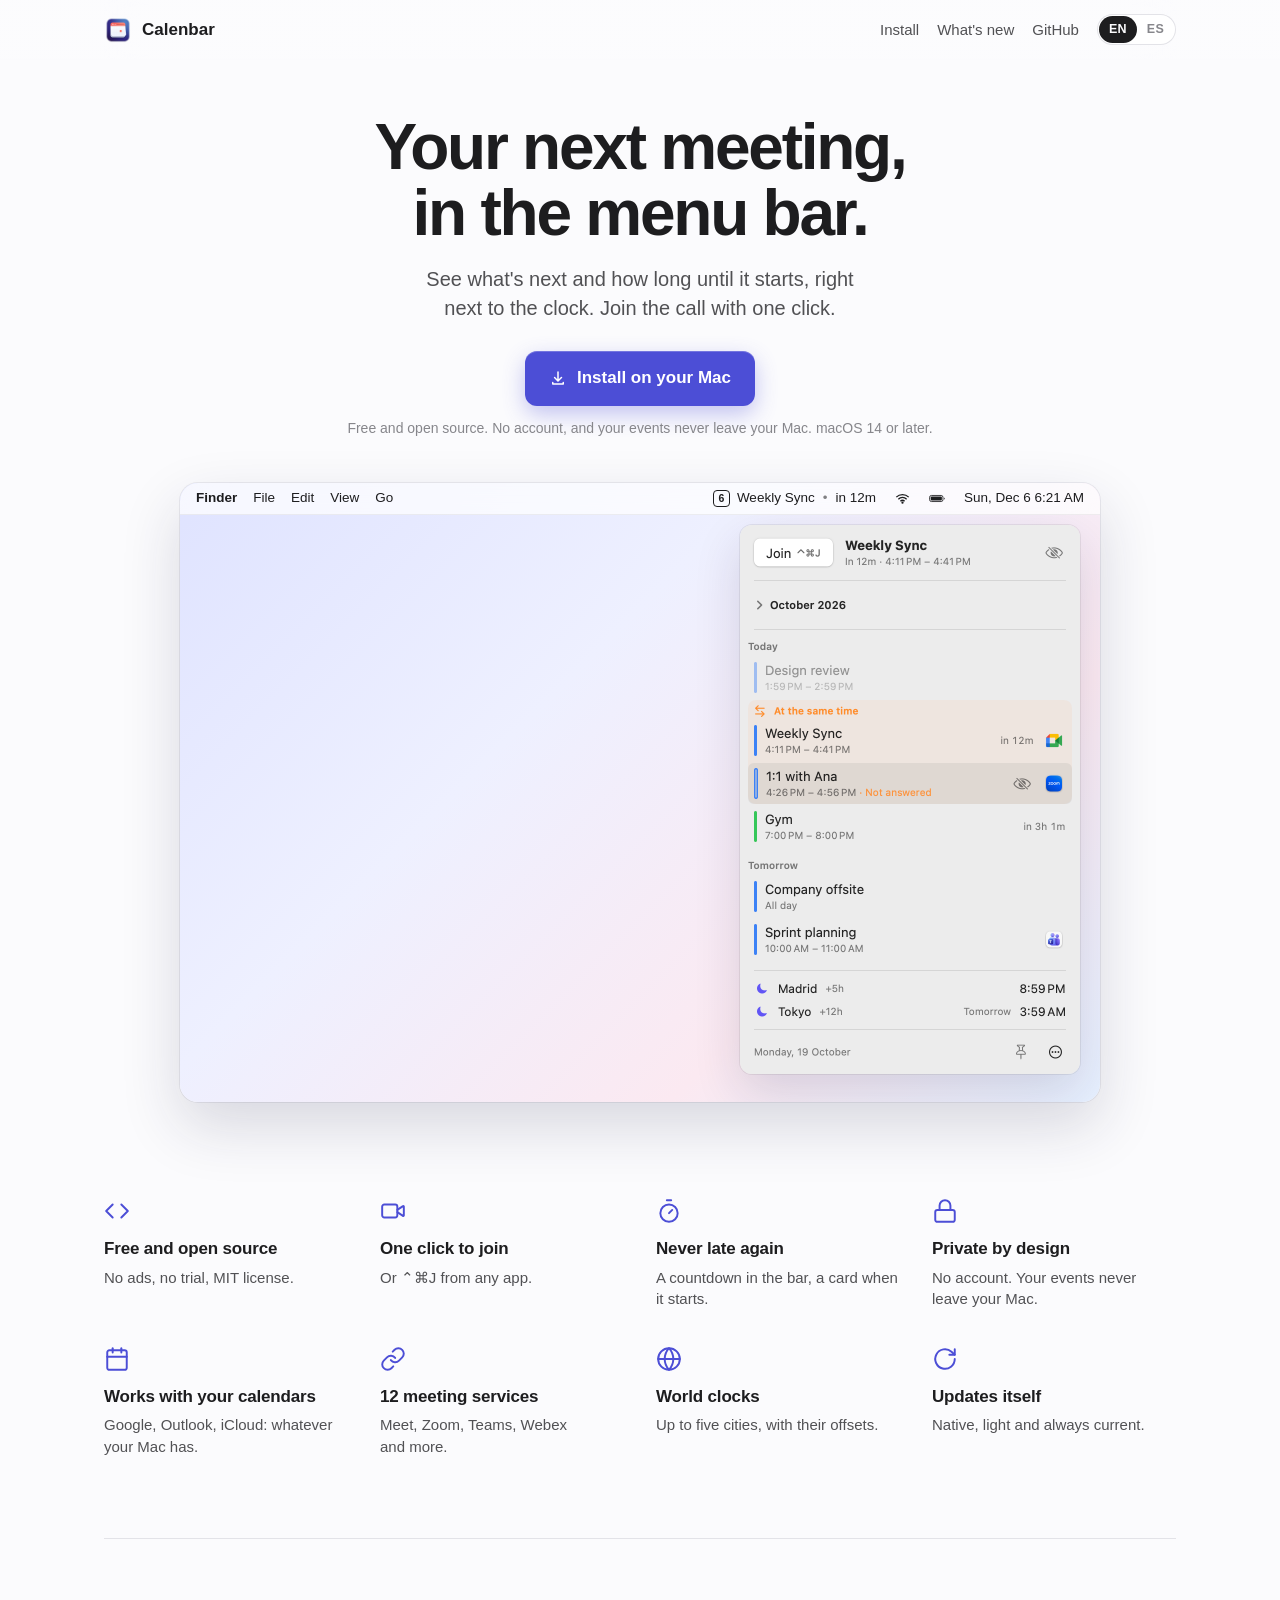
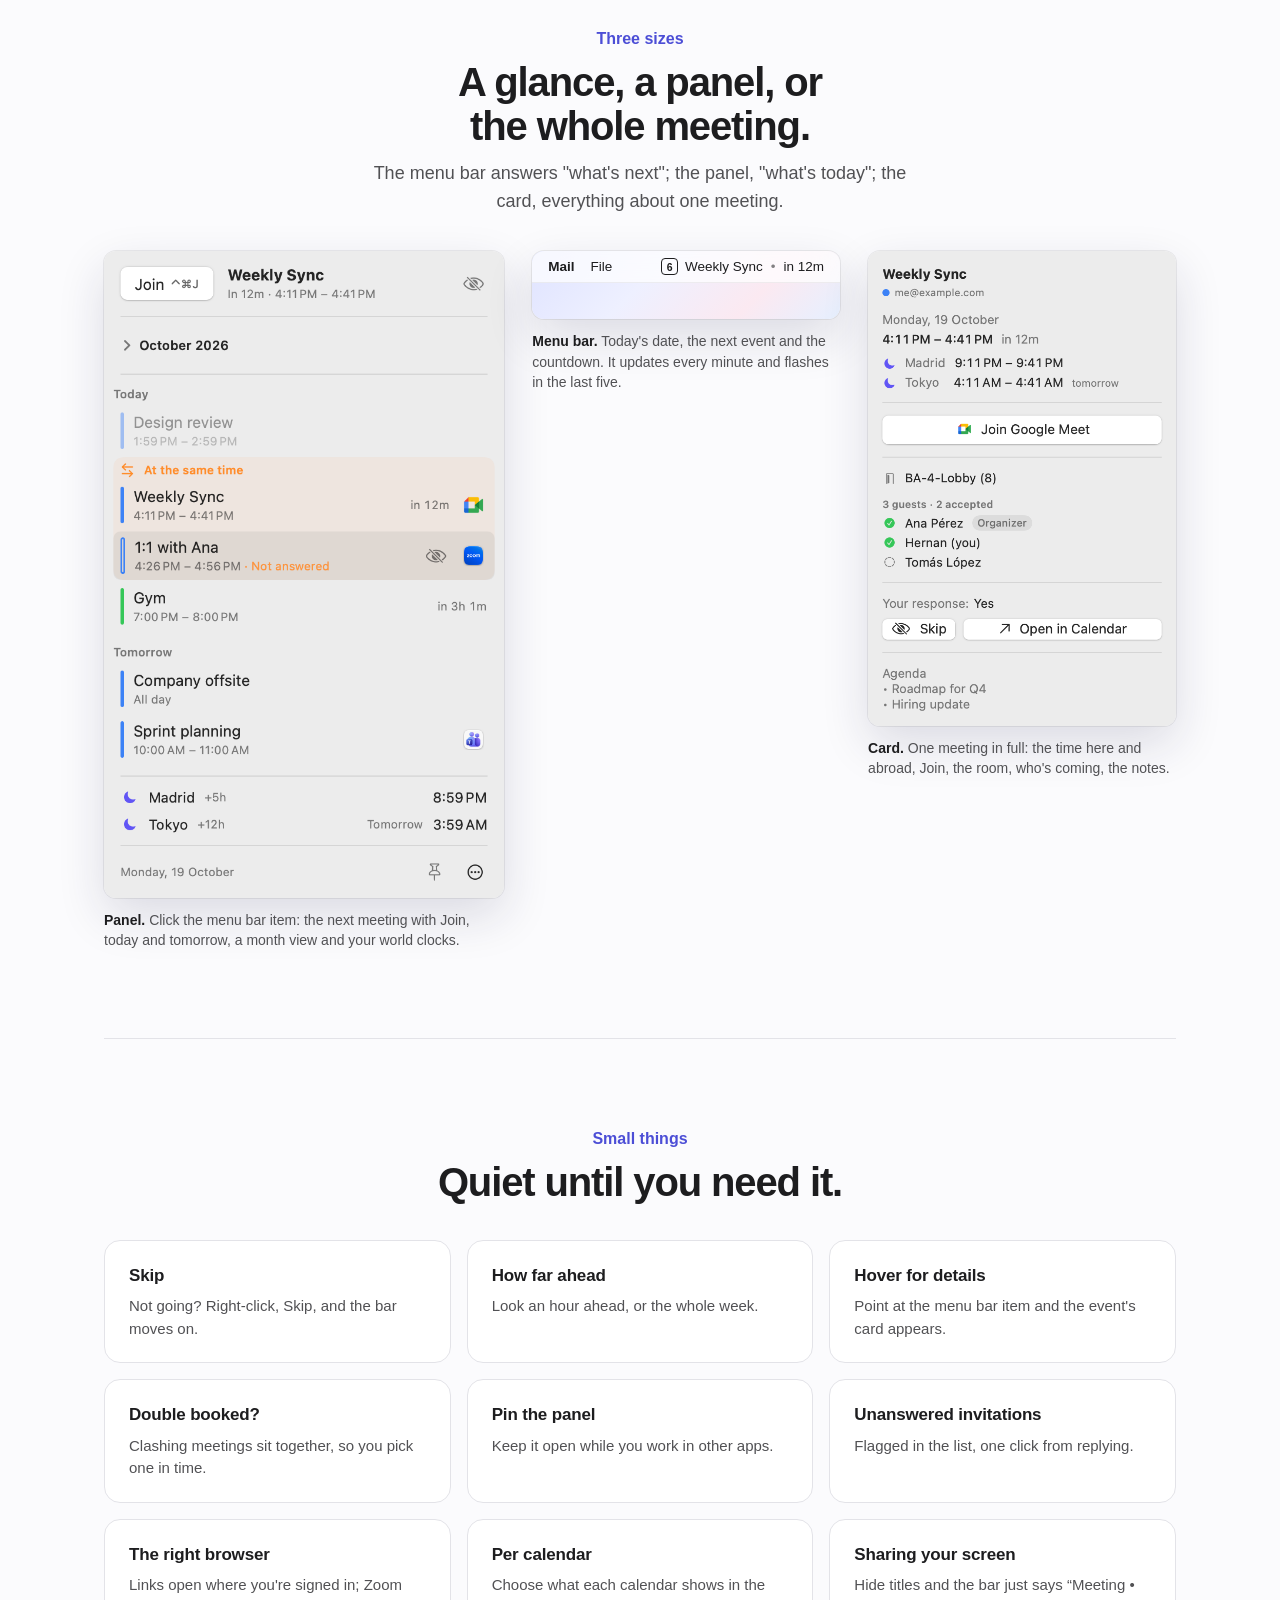
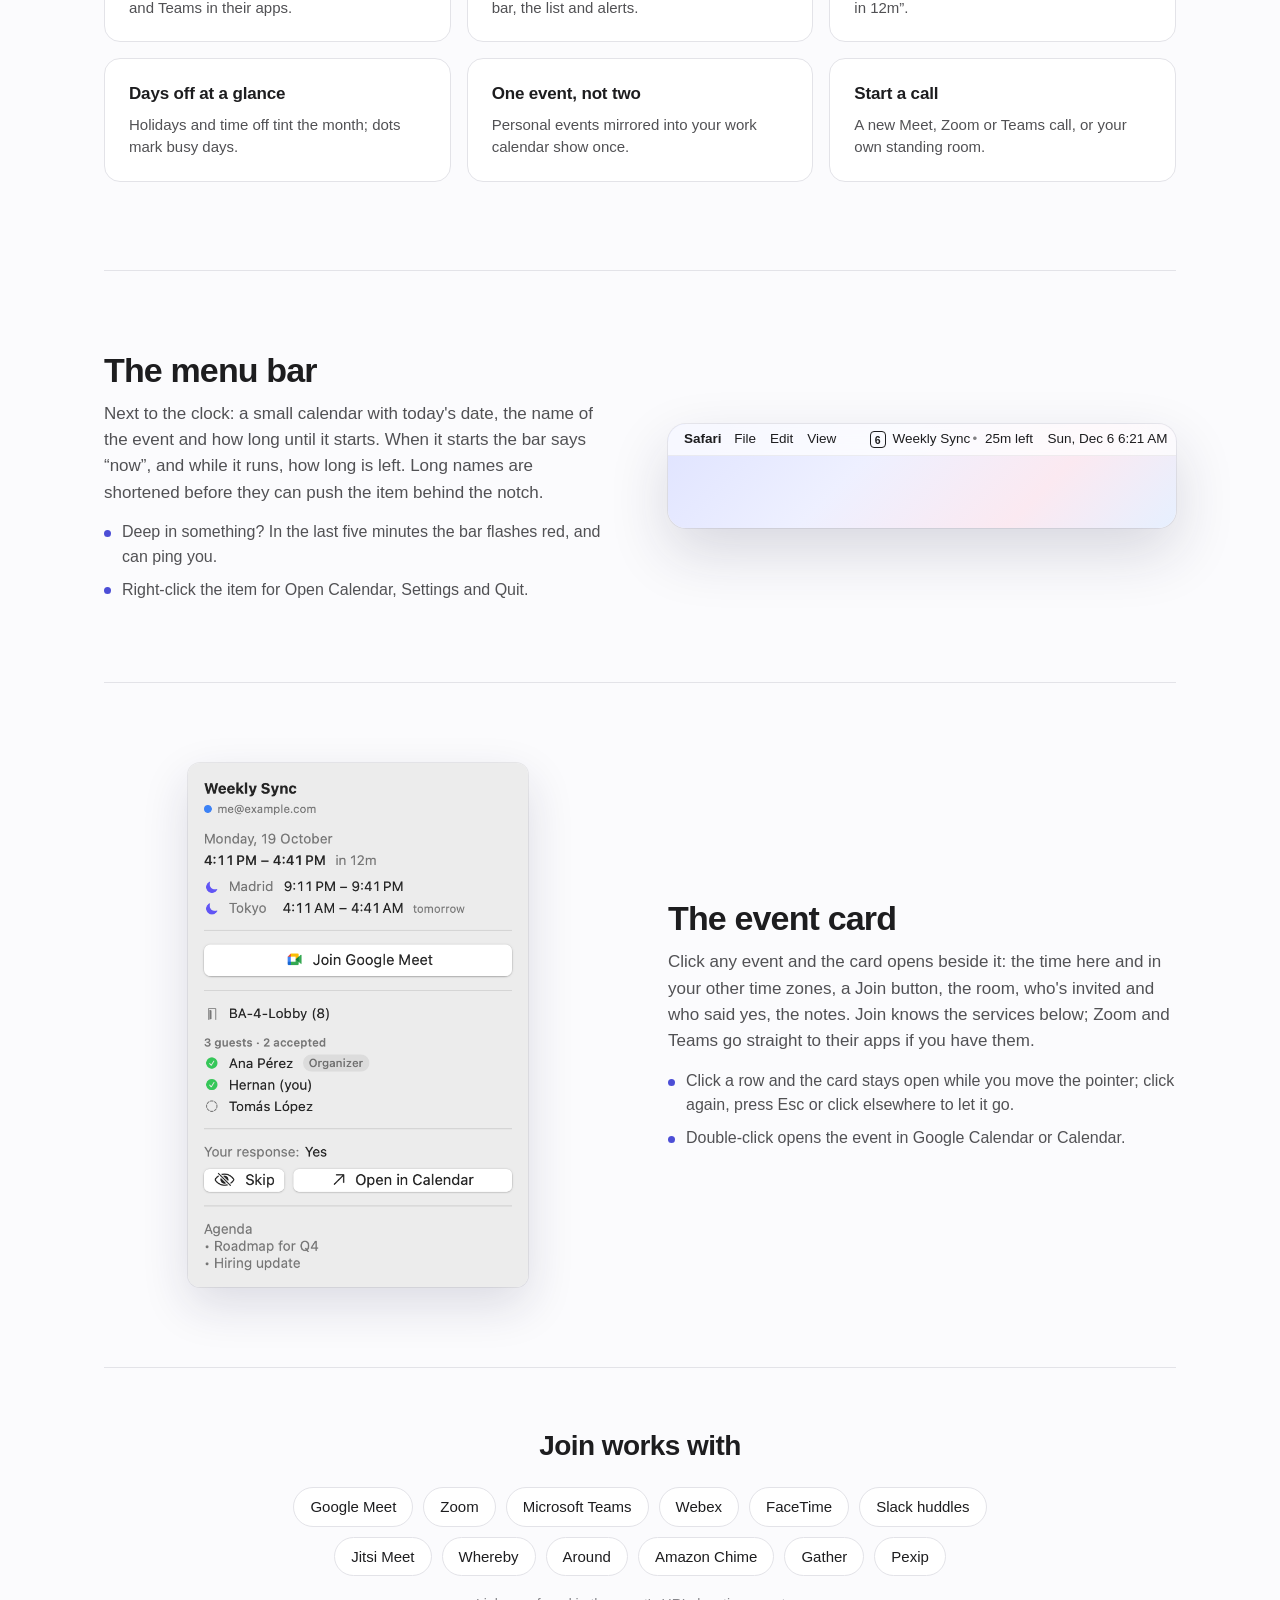
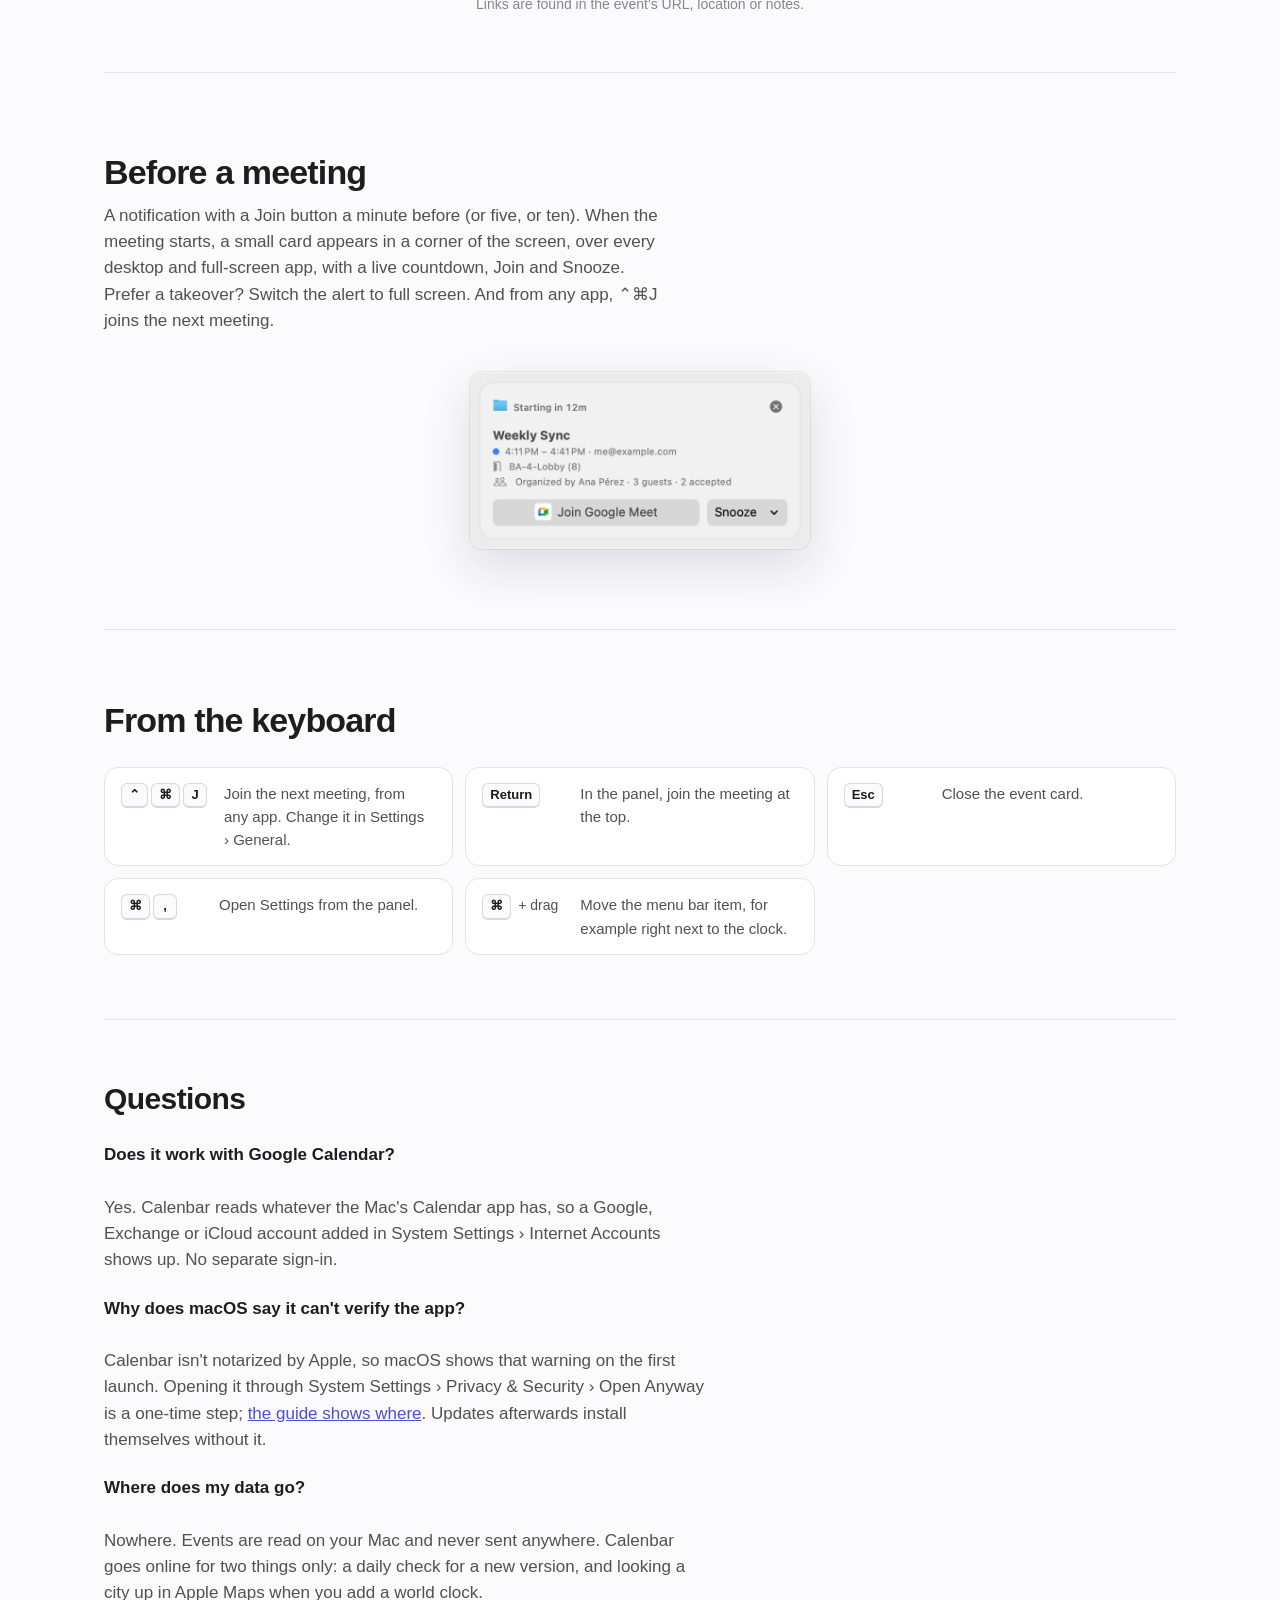
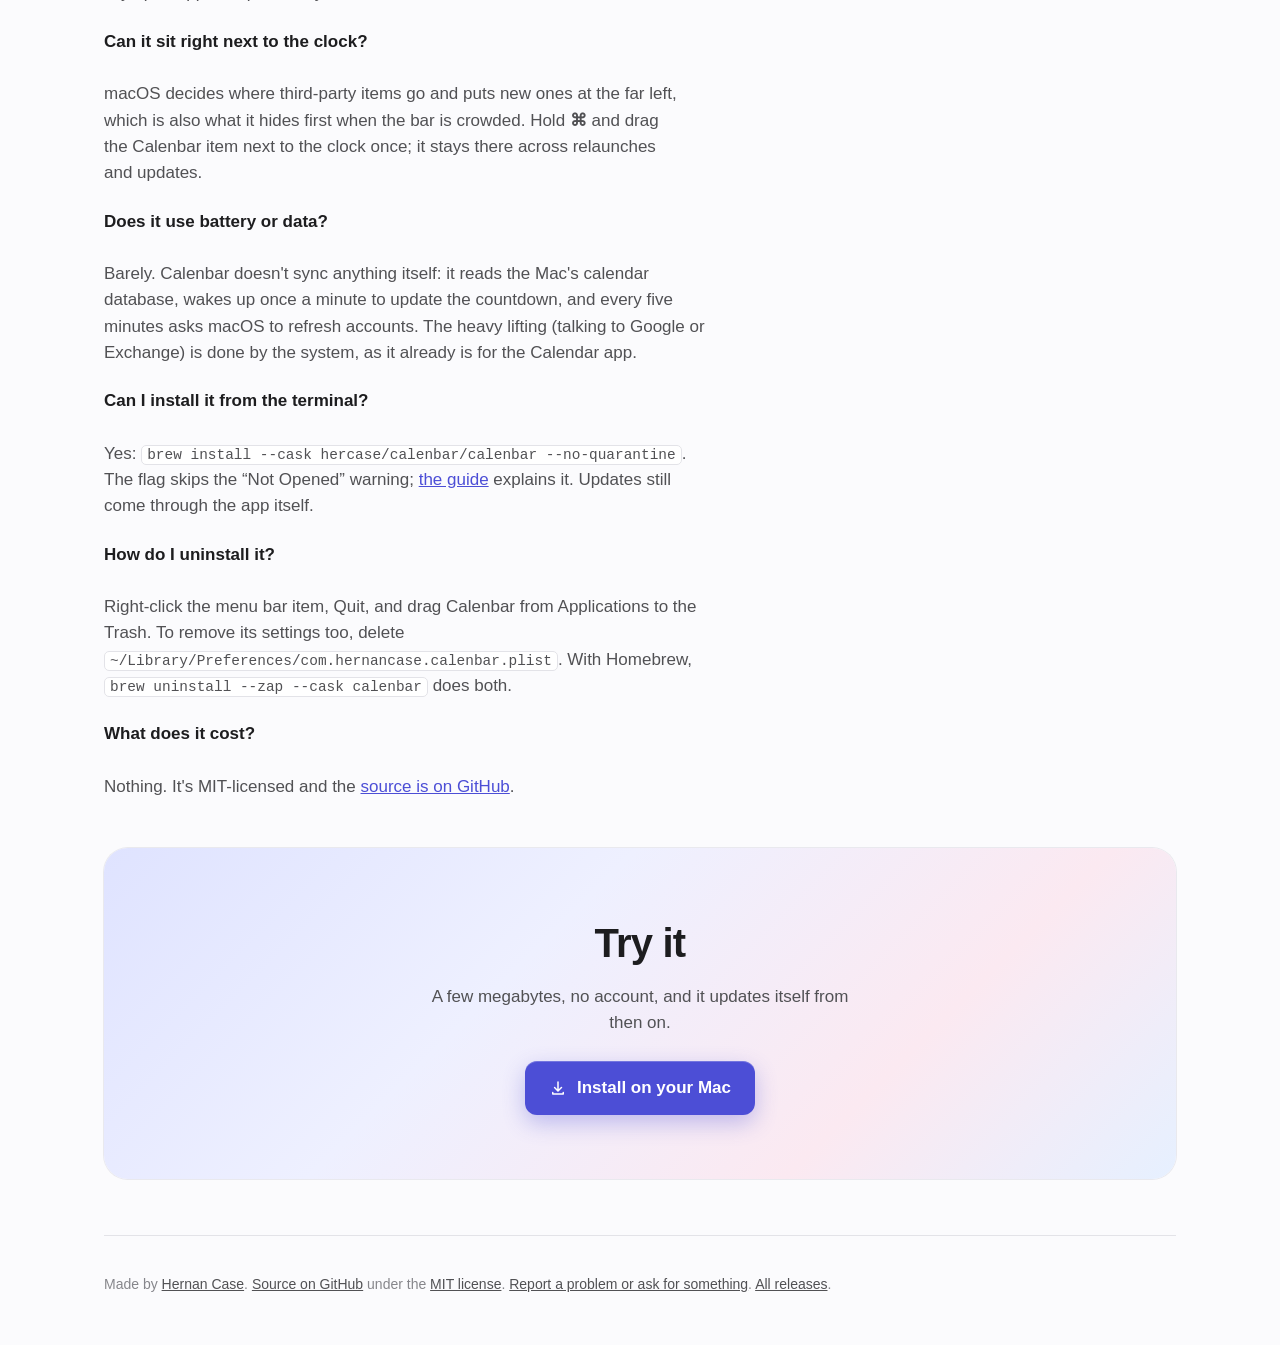
==== docs/index.html @ 8b865973 "docs(site): eight one-line reasons under the hero, shorter cards, and screenshots of 0.6.1 cut one t" ====
<!doctype html>
<html lang="en">
<head>
<meta charset="utf-8">
<meta name="viewport" content="width=device-width, initial-scale=1">
<title>Calenbar – your next meeting, in the menu bar</title>
<meta name="description" content="A free, open-source Mac app that keeps the current or upcoming calendar event in the menu bar with a countdown, joins Google Meet, Zoom and Teams calls in one click, and reminds you before meetings.">
<link rel="canonical" href="https://hercase.github.io/calenbar/">
<meta name="robots" content="index, follow">
<meta name="theme-color" content="#4c4ed6">
<meta property="og:type" content="website">
<meta property="og:image:type" content="image/jpeg">
<meta property="og:site_name" content="Calenbar">
<meta property="og:title" content="Calenbar – your next meeting, in the menu bar">
<meta property="og:description" content="A free, open-source Mac app that keeps the current or upcoming calendar event in the menu bar with a countdown, joins Google Meet, Zoom and Teams calls in one click, and reminds you before meetings.">
<meta property="og:url" content="https://hercase.github.io/calenbar/">
<meta property="og:image" content="https://hercase.github.io/calenbar/img/og.jpg">
<meta property="og:image:width" content="1200">
<meta property="og:image:height" content="600">
<meta property="og:image:alt" content="Calenbar: a Mac menu bar showing Weekly Sync in 12 minutes, with the Calenbar panel open">
<meta property="og:locale" content="en_US">
<meta property="og:locale:alternate" content="es_AR">
<meta name="twitter:card" content="summary_large_image">
<meta name="twitter:title" content="Calenbar – your next meeting, in the menu bar">
<meta name="twitter:description" content="A free, open-source Mac app that keeps the current or upcoming calendar event in the menu bar with a countdown, joins Google Meet, Zoom and Teams calls in one click, and reminds you before meetings.">
<meta name="twitter:image" content="https://hercase.github.io/calenbar/img/og.jpg">
<meta name="twitter:image:width" content="1200">
<meta name="twitter:image:height" content="600">
<link rel="icon" href="img/icon.png">
<link rel="apple-touch-icon" href="img/icon.png">
<meta name="color-scheme" content="light dark">
<link rel="stylesheet" href="site.css">
</head>
<body>
<div class="wrap">
  <header class="top">
    <a class="mark" href="./"><img src="img/icon.png" alt="" width="28" height="28">Calenbar</a>
    <nav>
      <a href="install.html"><span data-en>Install</span><span data-es hidden>Instalar</span></a>
      <a href="whats-new.html"><span data-en>What's new</span><span data-es hidden>Novedades</span></a>
      <a href="https://github.com/hercase/calenbar">GitHub</a>
      <div class="lang" role="group" aria-label="Language">
        <button type="button" data-lang="en" aria-pressed="true" lang="en">EN</button>
        <button type="button" data-lang="es" aria-pressed="false" lang="es">ES</button>
      </div>
    </nav>
  </header>

  <section class="hero">
    <h1 data-en>Your next meeting, in the menu bar.</h1>
    <h1 data-es hidden>Tu próxima reunión, en la barra de menús.</h1>
    <p class="lede" data-en>See what's next and how long until it starts, right next to the clock. Join the call with one click.</p>
    <p class="lede" data-es hidden>Qué viene y cuánto falta, al lado del reloj. Entrás a la llamada con un clic.</p>
    <div class="cta">
      <a class="download" href="install.html">
        <svg viewBox="0 0 24 24"><path d="M12 3a1 1 0 0 1 1 1v9.6l2.9-2.9a1 1 0 1 1 1.4 1.4l-4.6 4.6a1 1 0 0 1-1.4 0L6.7 12.1a1 1 0 0 1 1.4-1.4l2.9 2.9V4a1 1 0 0 1 1-1zM5 17a1 1 0 0 1 1 1v1h12v-1a1 1 0 1 1 2 0v2a1 1 0 0 1-1 1H5a1 1 0 0 1-1-1v-2a1 1 0 0 1 1-1z"/></svg>
        <span data-en>Install on your Mac</span><span data-es hidden>Instalar en tu Mac</span>
      </a>
      <p class="fine" data-en>Free and open source. No account, and your events never leave your Mac. macOS 14 or later.<span data-version="en"></span></p>
      <p class="fine" data-es hidden>Gratis y de código abierto. Sin cuenta, y tus eventos no salen de tu Mac. macOS 14 o posterior.<span data-version="es"></span></p>
    </div>

    <div class="screen" aria-hidden="true">
      <div class="menubar">
        <div class="menus"><span><b>Finder</b></span><span>File</span><span>Edit</span><span>View</span><span>Go</span></div>
        <div class="spacer"></div>
        <div class="item"><span class="daybox">16</span><span data-en>Weekly Sync</span><span data-es hidden>Reunión semanal</span><span class="dot">•</span><span data-en>in 12m</span><span data-es hidden>en 12m</span></div>
        <svg class="sys" viewBox="0 0 24 24"><path d="M12 19.5a1.6 1.6 0 1 1 0-3.2 1.6 1.6 0 0 1 0 3.2zm-3.6-4.3a5.1 5.1 0 0 1 7.2 0l-1.3 1.3a3.3 3.3 0 0 0-4.6 0zm-2.9-2.9a9.2 9.2 0 0 1 13 0l-1.3 1.3a7.4 7.4 0 0 0-10.4 0zM2.6 9.4a13.3 13.3 0 0 1 18.8 0l-1.3 1.3a11.5 11.5 0 0 0-16.2 0z"/></svg>
        <svg class="sys" viewBox="0 0 28 14"><rect x="1" y="2" width="22" height="10" rx="3" fill="none" stroke="currentColor" stroke-width="1.4"/><rect x="2.8" y="3.8" width="18.4" height="6.4" rx="1.6"/><path d="M24.6 5.2v3.6a1.9 1.9 0 0 0 0-3.6z"/></svg>
        <span class="clock sys">Thu 16 Oct 9:41 AM</span>
      </div>
      <picture><source srcset="img/panel-dark.png" media="(prefers-color-scheme: dark)"><img class="panel" src="img/panel.png" alt="" width="340" height="549"></picture>
    </div>
  </section>

  <section class="perks">
    <h2 class="sr-only"><span data-en>Why Calenbar</span><span data-es hidden>Por qué Calenbar</span></h2>
    <ul>
      <li><svg viewBox="0 0 24 24" aria-hidden="true"><polyline points="16 18 22 12 16 6"/><polyline points="8 6 2 12 8 18"/></svg><b data-en>Free and open source</b><b data-es hidden>Gratis y de código abierto</b><span data-en>No ads, no trial, MIT license.</span><span data-es hidden>Sin publicidad, sin prueba, licencia MIT.</span></li>
      <li><svg viewBox="0 0 24 24" aria-hidden="true"><path d="m16 13 5.2 3.5a.5.5 0 0 0 .8-.4V7.9a.5.5 0 0 0-.8-.4L16 11"/><rect x="2" y="6" width="14" height="12" rx="2"/></svg><b data-en>One click to join</b><b data-es hidden>Unirse con un clic</b><span data-en>Or ⌃⌘J from any app.</span><span data-es hidden>O ⌃⌘J desde cualquier app.</span></li>
      <li><svg viewBox="0 0 24 24" aria-hidden="true"><line x1="10" x2="14" y1="2" y2="2"/><line x1="12" x2="15" y1="14" y2="11"/><circle cx="12" cy="14" r="8"/></svg><b data-en>Never late again</b><b data-es hidden>Nunca más tarde</b><span data-en>A countdown in the bar, a card when it starts.</span><span data-es hidden>Cuenta regresiva en la barra y una tarjeta cuando empieza.</span></li>
      <li><svg viewBox="0 0 24 24" aria-hidden="true"><rect x="3" y="11" width="18" height="11" rx="2"/><path d="M7 11V7a5 5 0 0 1 10 0v4"/></svg><b data-en>Private by design</b><b data-es hidden>Privada de verdad</b><span data-en>No account. Your events never leave your Mac.</span><span data-es hidden>Sin cuenta. Tus eventos no salen de tu Mac.</span></li>
      <li><svg viewBox="0 0 24 24" aria-hidden="true"><rect x="3" y="4" width="18" height="18" rx="2"/><line x1="16" x2="16" y1="2" y2="6"/><line x1="8" x2="8" y1="2" y2="6"/><line x1="3" x2="21" y1="10" y2="10"/></svg><b data-en>Works with your calendars</b><b data-es hidden>Con tus calendarios</b><span data-en>Google, Outlook, iCloud: whatever your Mac has.</span><span data-es hidden>Google, Outlook, iCloud: lo que tenga tu Mac.</span></li>
      <li><svg viewBox="0 0 24 24" aria-hidden="true"><path d="M10 13a5 5 0 0 0 7.54.54l3-3a5 5 0 0 0-7.07-7.07l-1.72 1.71"/><path d="M14 11a5 5 0 0 0-7.54-.54l-3 3a5 5 0 0 0 7.07 7.07l1.71-1.71"/></svg><b data-en>12 meeting services</b><b data-es hidden>12 servicios de videollamada</b><span data-en>Meet, Zoom, Teams, Webex and more.</span><span data-es hidden>Meet, Zoom, Teams, Webex y más.</span></li>
      <li><svg viewBox="0 0 24 24" aria-hidden="true"><circle cx="12" cy="12" r="10"/><path d="M2 12h20"/><path d="M12 2a15.3 15.3 0 0 1 4 10 15.3 15.3 0 0 1-4 10 15.3 15.3 0 0 1-4-10 15.3 15.3 0 0 1 4-10z"/></svg><b data-en>World clocks</b><b data-es hidden>Relojes del mundo</b><span data-en>Up to five cities, with their offsets.</span><span data-es hidden>Hasta cinco ciudades, con su desfase.</span></li>
      <li><svg viewBox="0 0 24 24" aria-hidden="true"><path d="M21 12a9 9 0 1 1-3-6.7L21 8"/><path d="M21 3v5h-5"/></svg><b data-en>Updates itself</b><b data-es hidden>Se actualiza sola</b><span data-en>Native, light and always current.</span><span data-es hidden>Nativa, liviana y siempre al día.</span></li>
    </ul>
  </section>

  <section class="trio">
    <div class="section-head">
      <span class="eyebrow" data-en>Three sizes</span><span class="eyebrow" data-es hidden>Tres tamaños</span>
      <h2 data-en>A glance, a panel, or the whole meeting.</h2>
      <h2 data-es hidden>Un vistazo, un panel, o toda la reunión.</h2>
      <p data-en>The menu bar answers "what's next"; the panel, "what's today"; the card, everything about one meeting.</p>
      <p data-es hidden>La barra contesta “qué viene”; el panel, “qué hay hoy”; la tarjeta, todo sobre una reunión.</p>
    </div>
    <div class="shots">
      <figure>
        <picture><source srcset="img/panel-dark.png" media="(prefers-color-scheme: dark)"><img src="img/panel.png" alt="The panel" width="340" height="549"></picture>
        <figcaption data-en><b>Panel.</b> Click the menu bar item: the next meeting with Join, today and tomorrow, a month view and your world clocks.</figcaption>
        <figcaption data-es hidden><b>Panel.</b> Clic en la barra: la próxima reunión con Unirse, hoy y mañana, vista mensual y tus relojes.</figcaption>
      </figure>
      <figure>
        <div class="barshot" aria-hidden="true">
          <div class="menubar">
            <div class="menus"><span><b>Mail</b></span><span>File</span></div>
            <div class="spacer"></div>
            <div class="item"><span class="daybox">16</span><span data-en>Weekly Sync</span><span data-es hidden>Reunión semanal</span><span class="dot">•</span><span data-en>in 12m</span><span data-es hidden>en 12m</span></div>
          </div>
        </div>
        <figcaption data-en><b>Menu bar.</b> Today's date, the next event and the countdown. It updates every minute and flashes in the last five.</figcaption>
        <figcaption data-es hidden><b>Barra de menús.</b> La fecha, el próximo evento y cuánto falta. Se actualiza cada minuto y parpadea en los últimos cinco.</figcaption>
      </figure>
      <figure>
        <picture><source srcset="img/card-dark.png" media="(prefers-color-scheme: dark)"><img src="img/card.png" alt="The event card" width="300" height="462"></picture>
        <figcaption data-en><b>Card.</b> One meeting in full: the time here and abroad, Join, the room, who's coming, the notes.</figcaption>
        <figcaption data-es hidden><b>Tarjeta.</b> Una reunión completa: la hora acá y afuera, Unirse, la sala, quién viene, las notas.</figcaption>
      </figure>
    </div>
  </section>

  <section class="cards">
    <div class="section-head">
      <span class="eyebrow" data-en>Small things</span><span class="eyebrow" data-es hidden>Detalles</span>
      <h2 data-en>Quiet until you need it.</h2>
      <h2 data-es hidden>Silenciosa hasta que la necesitás.</h2>
    </div>
    <div class="grid">
      <div class="card" data-en><h3>Skip</h3><p>Not going? Right-click, Skip, and the bar moves on.</p></div>
      <div class="card" data-en><h3>How far ahead</h3><p>Look an hour ahead, or the whole week.</p></div>
      <div class="card" data-en><h3>Hover for details</h3><p>Point at the menu bar item and the event's card appears.</p></div>
      <div class="card" data-en><h3>Double booked?</h3><p>Clashing meetings sit together, so you pick one in time.</p></div>
      <div class="card" data-en><h3>Pin the panel</h3><p>Keep it open while you work in other apps.</p></div>
      <div class="card" data-en><h3>Unanswered invitations</h3><p>Flagged in the list, one click from replying.</p></div>
      <div class="card" data-en><h3>The right browser</h3><p>Links open where you're signed in; Zoom and Teams in their apps.</p></div>
      <div class="card" data-en><h3>Per calendar</h3><p>Choose what each calendar shows in the bar, the list and alerts.</p></div>
      <div class="card" data-en><h3>Sharing your screen</h3><p>Hide titles and the bar just says “Meeting • in 12m”.</p></div>
      <div class="card" data-en><h3>Days off at a glance</h3><p>Holidays and time off tint the month; dots mark busy days.</p></div>
      <div class="card" data-en><h3>One event, not two</h3><p>Personal events mirrored into your work calendar show once.</p></div>
      <div class="card" data-en><h3>Start a call</h3><p>A new Meet, Zoom or Teams call, or your own standing room.</p></div>
      <div class="card" data-es hidden><h3>Omitir</h3><p>¿No vas? Clic derecho, Omitir, y la barra pasa a la siguiente.</p></div>
      <div class="card" data-es hidden><h3>Hasta dónde mira</h3><p>Una hora adelante, o toda la semana.</p></div>
      <div class="card" data-es hidden><h3>Pasá el puntero</h3><p>Sobre el ítem de la barra y aparece la tarjeta del evento.</p></div>
      <div class="card" data-es hidden><h3>¿Doble turno?</h3><p>Las reuniones que chocan van juntas, así elegís una a tiempo.</p></div>
      <div class="card" data-es hidden><h3>Fijar el panel</h3><p>Queda abierto mientras trabajás en otras apps.</p></div>
      <div class="card" data-es hidden><h3>Invitaciones sin responder</h3><p>Marcadas en la lista, a un clic de responder.</p></div>
      <div class="card" data-es hidden><h3>El navegador correcto</h3><p>Los enlaces abren donde estás logueado; Zoom y Teams en sus apps.</p></div>
      <div class="card" data-es hidden><h3>Por calendario</h3><p>Elegí qué muestra cada calendario en la barra, la lista y los avisos.</p></div>
      <div class="card" data-es hidden><h3>Compartiendo pantalla</h3><p>Ocultá los títulos y la barra dice “Reunión • en 12m”.</p></div>
      <div class="card" data-es hidden><h3>Días libres de un vistazo</h3><p>Feriados y días libres tiñen el mes; los puntos marcan los días cargados.</p></div>
      <div class="card" data-es hidden><h3>Un evento, no dos</h3><p>Lo personal copiado a tu calendario de trabajo aparece una vez.</p></div>
      <div class="card" data-es hidden><h3>Arrancar una llamada</h3><p>Una llamada nueva de Meet, Zoom o Teams, o tu sala fija.</p></div>
    </div>
  </section>

  <section class="feature">
    <div class="text">
      <h2 data-en>The menu bar</h2>
      <h2 data-es hidden>La barra de menús</h2>
      <p data-en>Next to the clock: a small calendar with today's date, the name of the event and how long until it starts. When it starts the bar says “now”, and while it runs, how long is left. Long names are shortened before they can push the item behind the notch.</p>
      <p data-es hidden>Al lado del reloj: un calendario chico con la fecha de hoy, el nombre del evento y cuánto falta. Cuando empieza dice “ahora”, y mientras dura, cuánto queda. Los nombres largos se recortan antes de que el ítem se esconda detrás del notch.</p>
      <ul data-en>
        <li>Deep in something? In the last five minutes the bar flashes red, and can ping you.</li>
        <li>Right-click the item for Open Calendar, Settings and Quit.</li>
      </ul>
      <ul data-es hidden>
        <li>¿Metido en algo? En los últimos cinco minutos la barra parpadea en rojo, y si querés, suena.</li>
        <li>Clic derecho en el ítem: Abrir Calendario, Ajustes y Salir.</li>
      </ul>
    </div>
    <div class="screen short">
      <div class="menubar">
        <div class="menus"><span><b>Safari</b></span><span>File</span><span>Edit</span><span>View</span></div>
        <div class="spacer"></div>
        <div class="item"><span class="daybox">16</span><span data-en>Weekly Sync</span><span data-es hidden>Reunión semanal</span><span class="dot">•</span><span data-en>25m left</span><span data-es hidden>quedan 25m</span></div>
        <span class="clock sys">Thu 16 Oct 9:41 AM</span>
      </div>
    </div>
  </section>

  <section class="feature flip">
    <div class="text">
      <h2 data-en>The event card</h2>
      <h2 data-es hidden>La tarjeta del evento</h2>
      <p data-en>Click any event and the card opens beside it: the time here and in your other time zones, a Join button, the room, who's invited and who said yes, the notes. Join knows the services below; Zoom and Teams go straight to their apps if you have them.</p>
      <p data-es hidden>Hacé clic en un evento y se abre la tarjeta al lado: la hora acá y en tus otras zonas horarias, el botón Unirse, la sala, quién está invitado y quién dijo que sí, las notas. Unirse conoce los servicios de abajo; Zoom y Teams van directo a sus apps si las tenés.</p>
      <ul data-en>
        <li>Click a row and the card stays open while you move the pointer; click again, press Esc or click elsewhere to let it go.</li>
        <li>Double-click opens the event in Google Calendar or Calendar.</li>
      </ul>
      <ul data-es hidden>
        <li>Clic en una fila y la tarjeta queda abierta mientras movés el puntero; otro clic, Esc o clic afuera la cierran.</li>
        <li>Doble clic abre el evento en Google Calendar o Calendario.</li>
      </ul>
    </div>
    <picture class="card"><source srcset="img/card-dark.png" media="(prefers-color-scheme: dark)"><img src="img/card.png" alt="The event card: time in Madrid and Tokyo, a Join Google Meet button, the room, guests and their replies" width="300" height="462"></picture>
  </section>

  <section class="services">
    <h2 data-en>Join works with</h2>
    <h2 data-es hidden>Unirse funciona con</h2>
    <ul><li>Google Meet</li><li>Zoom</li><li>Microsoft Teams</li><li>Webex</li><li>FaceTime</li><li>Slack huddles</li><li>Jitsi Meet</li><li>Whereby</li><li>Around</li><li>Amazon Chime</li><li>Gather</li><li>Pexip</li></ul>
    <p data-en>Links are found in the event's URL, location or notes.</p>
    <p data-es hidden>Los enlaces se buscan en la URL, la ubicación o las notas del evento.</p>
  </section>

  <section class="feature wide">
    <div class="text">
      <h2 data-en>Before a meeting</h2>
      <h2 data-es hidden>Antes de una reunión</h2>
      <p data-en>A notification with a Join button a minute before (or five, or ten). When the meeting starts, a small card appears in a corner of the screen, over every desktop and full-screen app, with a live countdown, Join and Snooze. Prefer a takeover? Switch the alert to full screen. And from any app, ⌃⌘J joins the next meeting.</p>
      <p data-es hidden>Una notificación con el botón Unirse un minuto antes (o cinco, o diez). Cuando empieza la reunión, una tarjeta chica aparece en una esquina de la pantalla, sobre todos los escritorios y apps a pantalla completa, con cuenta regresiva, Unirse y Posponer. ¿Preferís que tape todo? Cambiá la alerta a pantalla completa. Y desde cualquier app, ⌃⌘J entra a la próxima reunión.</p>
    </div>
    <picture class="card"><source srcset="img/alert-card-dark.png" media="(prefers-color-scheme: dark)"><img src="img/alert-card.png" alt="The alert card: Starting in 12m, Weekly Sync, the room and who is coming, with Join Google Meet and Snooze buttons" width="360" height="187"></picture>
  </section>

  <section class="keys">
    <h2 data-en>From the keyboard</h2>
    <h2 data-es hidden>Desde el teclado</h2>
    <dl>
      <div><dt><kbd>⌃</kbd><kbd>⌘</kbd><kbd>J</kbd></dt><dd data-en>Join the next meeting, from any app. Change it in Settings › General.</dd><dd data-es hidden>Entrar a la próxima reunión, desde cualquier app. Se cambia en Ajustes › General.</dd></div>
      <div><dt><kbd>Return</kbd></dt><dd data-en>In the panel, join the meeting at the top.</dd><dd data-es hidden>En el panel, entrar a la reunión de arriba.</dd></div>
      <div><dt><kbd>Esc</kbd></dt><dd data-en>Close the event card.</dd><dd data-es hidden>Cerrar la tarjeta del evento.</dd></div>
      <div><dt><kbd>⌘</kbd><kbd>,</kbd></dt><dd data-en>Open Settings from the panel.</dd><dd data-es hidden>Abrir Ajustes desde el panel.</dd></div>
      <div><dt><kbd>⌘</kbd> + <span data-en>drag</span><span data-es hidden>arrastrar</span></dt><dd data-en>Move the menu bar item, for example right next to the clock.</dd><dd data-es hidden>Mover el ítem de la barra, por ejemplo junto al reloj.</dd></div>
    </dl>
  </section>

  <section class="faq" data-en>
    <h2>Questions</h2>
    <dl>
      <dt>Does it work with Google Calendar?</dt>
      <dd>Yes. Calenbar reads whatever the Mac's Calendar app has, so a Google, Exchange or iCloud account added in System Settings › Internet Accounts shows up. No separate sign-in.</dd>
      <dt>Why does macOS say it can't verify the app?</dt>
      <dd>Calenbar isn't notarized by Apple, so macOS shows that warning on the first launch. Opening it through System Settings › Privacy &amp; Security › Open Anyway is a one-time step; <a href="install.html">the guide shows where</a>. Updates afterwards install themselves without it.</dd>
      <dt>Where does my data go?</dt>
      <dd>Nowhere. Events are read on your Mac and never sent anywhere. Calenbar goes online for two things only: a daily check for a new version, and looking a city up in Apple Maps when you add a world clock.</dd>
      <dt>Can it sit right next to the clock?</dt>
      <dd>macOS decides where third-party items go and puts new ones at the far left, which is also what it hides first when the bar is crowded. Hold <b>⌘</b> and drag the Calenbar item next to the clock once; it stays there across relaunches and updates.</dd>
      <dt>Does it use battery or data?</dt>
      <dd>Barely. Calenbar doesn't sync anything itself: it reads the Mac's calendar database, wakes up once a minute to update the countdown, and every five minutes asks macOS to refresh accounts. The heavy lifting (talking to Google or Exchange) is done by the system, as it already is for the Calendar app.</dd>
      <dt>Can I install it from the terminal?</dt>
      <dd>Yes: <code>brew install --cask hercase/calenbar/calenbar --no-quarantine</code>. The flag skips the “Not Opened” warning; <a href="install.html">the guide</a> explains it. Updates still come through the app itself.</dd>
      <dt>How do I uninstall it?</dt>
      <dd>Right-click the menu bar item, Quit, and drag Calenbar from Applications to the Trash. To remove its settings too, delete <code>~/Library/Preferences/com.hernancase.calenbar.plist</code>. With Homebrew, <code>brew uninstall --zap --cask calenbar</code> does both.</dd>
      <dt>What does it cost?</dt>
      <dd>Nothing. It's MIT-licensed and the <a href="https://github.com/hercase/calenbar">source is on GitHub</a>.</dd>
    </dl>
  </section>

  <section class="faq" data-es hidden>
    <h2>Preguntas</h2>
    <dl>
      <dt>¿Funciona con Google Calendar?</dt>
      <dd>Sí. Calenbar lee lo que tiene la app Calendario de la Mac, así que una cuenta de Google, Exchange o iCloud agregada en Ajustes del Sistema › Cuentas de Internet aparece. No hay que iniciar sesión aparte.</dd>
      <dt>¿Por qué macOS dice que no puede verificar la app?</dt>
      <dd>Calenbar no está notarizada por Apple, así que macOS muestra ese aviso la primera vez. Abrirla desde Ajustes del Sistema › Privacidad y seguridad › Abrir de todas formas se hace una sola vez; <a href="install.html">la guía muestra dónde</a>. Las actualizaciones después se instalan solas.</dd>
      <dt>¿A dónde van mis datos?</dt>
      <dd>A ningún lado. Los eventos se leen en tu Mac y no se envían. Calenbar se conecta solo para dos cosas: ver una vez por día si hay versión nueva, y buscar la ciudad en Apple Maps cuando agregás un reloj del mundo.</dd>
      <dt>¿Puede quedar pegado al reloj?</dt>
      <dd>macOS decide dónde van los ítems de otras apps y pone los nuevos a la izquierda, que es también lo primero que esconde cuando la barra está llena. Mantené <b>⌘</b> y arrastrá el ítem de Calenbar junto al reloj una vez; se queda ahí aunque relances o actualices.</dd>
      <dt>¿Gasta batería o datos?</dt>
      <dd>Casi nada. Calenbar no sincroniza por su cuenta: lee la base de datos del calendario de la Mac, se despierta una vez por minuto para actualizar la cuenta regresiva y cada cinco minutos le pide a macOS que refresque las cuentas. El trabajo pesado (hablar con Google o Exchange) lo hace el sistema, como ya lo hace para la app Calendario.</dd>
      <dt>¿Se puede instalar desde la terminal?</dt>
      <dd>Sí: <code>brew install --cask hercase/calenbar/calenbar --no-quarantine</code>. Esa opción evita el aviso “No se abrió”; <a href="install.html">la guía</a> lo explica. Las actualizaciones siguen llegando por la app.</dd>
      <dt>¿Cómo la desinstalo?</dt>
      <dd>Clic derecho en el ítem de la barra, Salir, y arrastrá Calenbar de Aplicaciones al basurero. Para borrar también sus ajustes, eliminá <code>~/Library/Preferences/com.hernancase.calenbar.plist</code>. Con Homebrew, <code>brew uninstall --zap --cask calenbar</code> hace las dos cosas.</dd>
      <dt>¿Cuánto cuesta?</dt>
      <dd>Nada. Tiene licencia MIT y el <a href="https://github.com/hercase/calenbar">código está en GitHub</a>.</dd>
    </dl>
  </section>

  <section class="closing">
    <h2 data-en>Try it</h2>
    <h2 data-es hidden>Probala</h2>
    <p data-en>A few megabytes, no account, and it updates itself from then on.</p>
    <p data-es hidden>Unos pocos megabytes, sin cuenta, y de ahí en más se actualiza sola.</p>
    <a class="download" href="install.html">
      <svg viewBox="0 0 24 24"><path d="M12 3a1 1 0 0 1 1 1v9.6l2.9-2.9a1 1 0 1 1 1.4 1.4l-4.6 4.6a1 1 0 0 1-1.4 0L6.7 12.1a1 1 0 0 1 1.4-1.4l2.9 2.9V4a1 1 0 0 1 1-1zM5 17a1 1 0 0 1 1 1v1h12v-1a1 1 0 1 1 2 0v2a1 1 0 0 1-1 1H5a1 1 0 0 1-1-1v-2a1 1 0 0 1 1-1z"/></svg>
      <span data-en>Install on your Mac</span><span data-es hidden>Instalar en tu Mac</span>
    </a>
  </section>

  <footer>
    <span data-en>Made by <a href="https://hercase.vercel.app/?utm_source=calenbar&utm_medium=landing">Hernan Case</a>. <a href="https://github.com/hercase/calenbar">Source on GitHub</a> under the <a href="https://github.com/hercase/calenbar/blob/main/LICENSE">MIT license</a>. <a href="https://github.com/hercase/calenbar/issues/new">Report a problem or ask for something</a>. <a href="https://github.com/hercase/calenbar/releases">All releases</a>.</span>
    <span data-es hidden>Hecho por <a href="https://hercase.vercel.app/?utm_source=calenbar&utm_medium=landing">Hernan Case</a>. <a href="https://github.com/hercase/calenbar">Código en GitHub</a> con <a href="https://github.com/hercase/calenbar/blob/main/LICENSE">licencia MIT</a>. <a href="https://github.com/hercase/calenbar/issues/new">Reportá un problema o pedí algo</a>. <a href="https://github.com/hercase/calenbar/releases">Todas las versiones</a>.</span>
  </footer>
</div>
<script type="application/ld+json">
{
  "@context": "https://schema.org",
  "@type": "SoftwareApplication",
  "name": "Calenbar",
  "operatingSystem": "macOS 14 or later",
  "applicationCategory": "BusinessApplication",
  "description": "Your next meeting, in the menu bar. Shows the current or upcoming calendar event with a countdown and joins the call in one click.",
  "url": "https://hercase.github.io/calenbar/",
  "downloadUrl": "https://github.com/hercase/calenbar/releases/latest/download/Calenbar.dmg",
  "image": "https://hercase.github.io/calenbar/img/og.jpg",
  "offers": { "@type": "Offer", "price": "0", "priceCurrency": "USD" },
  "author": { "@type": "Person", "name": "Hernan Case", "url": "https://hercase.vercel.app/" },
  "softwareHelp": { "@type": "WebPage", "url": "https://hercase.github.io/calenbar/install.html" },
  "license": "https://github.com/hercase/calenbar/blob/main/LICENSE"
}
</script>
<script src="site.js"></script>
</body>
</html>
---- docs/site.css ----
:root {
  --paper: #fbfbfd; --ink: #1d1d1f; --ink-2: #515154; --ink-3: #86868b; --rule: #e3e3e8;
  --accent: #4c4ed6; --accent-ink: #ffffff; --band: #eef0ff;
  --bar: rgba(255, 255, 255, .72); --bar-ink: #1d1d1f;
  --win: #ffffff; --win-rule: #d8d8dd; --win-head: #f2f2f5; --sys-blue: #0a84ff; --sys-green: #34c759;
  --shadow: 0 0 0 1px rgba(0,0,0,.07), 0 18px 48px rgba(28, 29, 70, .14);
  --wallpaper: linear-gradient(135deg, #dfe3ff 0%, #eef0ff 38%, #fbe9f1 72%, #e6f0ff 100%);
  --wallpaper-edge: rgba(28, 29, 70, .08);
  --term: #1c1c22; --term-ink: #e8e8ee; --term-dim: #8b8b98;
}
@media (prefers-color-scheme: dark) {
  :root {
    --paper: #141416; --ink: #f5f5f7; --ink-2: #c7c7cc; --ink-3: #8e8e93; --rule: #2c2c30;
    --accent: #8a8cff; --accent-ink: #0d0d1f; --band: #1c1d33;
    --bar: rgba(40, 40, 46, .72); --bar-ink: #f5f5f7;
    --win: #2c2c2e; --win-rule: #3f3f44; --win-head: #353538;
    --shadow: 0 0 0 1px rgba(255,255,255,.08), 0 18px 48px rgba(0, 0, 0, .55);
    --wallpaper: linear-gradient(135deg, #1b1c3a 0%, #262a5c 40%, #3a2550 75%, #1c2440 100%);
    --wallpaper-edge: rgba(255,255,255,.08);
    --term: #0e0e12;
  }
}
* { box-sizing: border-box; min-width: 0; }
img { max-width: 100%; }
html { background: var(--paper); scroll-behavior: smooth; }
@media (prefers-reduced-motion: reduce) { html { scroll-behavior: auto; } }
body {
  margin: 0; color: var(--ink); background: var(--paper); overflow-x: hidden;
  font: 17px/1.55 -apple-system, BlinkMacSystemFont, "SF Pro Text", "Helvetica Neue", Helvetica, Arial, sans-serif;
  -webkit-font-smoothing: antialiased; text-rendering: optimizeLegibility;
}
a { color: var(--accent); }
a:focus-visible, button:focus-visible { outline: 3px solid var(--accent); outline-offset: 3px; border-radius: 6px; }
.wrap { max-width: 1120px; margin: 0 auto; padding: 0 24px; }
.narrow { max-width: 920px; }
[hidden] { display: none !important; }
b { font-weight: 600; }
h1, h2, h3 { text-wrap: balance; }
p, li, dd { text-wrap: pretty; }

/* Top bar */
.top {
  display: flex; align-items: center; justify-content: space-between; padding: 14px 0; gap: 16px;
  position: sticky; top: 0; z-index: 10;
  -webkit-backdrop-filter: saturate(1.6) blur(18px); backdrop-filter: saturate(1.6) blur(18px);
  /* Paint the bar edge to edge although it sits inside .wrap. */
  border-image: conic-gradient(color-mix(in srgb, var(--paper) 82%, transparent) 0 0) fill 0 // 0 100vmax;
}
.top .mark { display: flex; align-items: center; gap: 10px; font-weight: 600; text-decoration: none; color: var(--ink); }
.top .mark img { width: 28px; height: 28px; border-radius: 7px; }
.top nav { display: flex; align-items: center; gap: 18px; font-size: 15px; }
.top nav a { color: var(--ink-2); text-decoration: none; white-space: nowrap; }
@media (max-width: 420px) { .top nav a[href*="github.com"] { display: none; } }
.top nav a:hover { color: var(--ink); }
.lang { display: inline-flex; padding: 2px; border-radius: 999px; background: var(--win); box-shadow: inset 0 0 0 1px var(--rule); }
.lang button { background: none; border: 0; color: var(--ink-3); font: inherit; font-size: 12.5px; font-weight: 600; letter-spacing: .02em; padding: 4px 10px; cursor: pointer; border-radius: 999px; transition: background .15s, color .15s; }
.lang button:hover { color: var(--ink); }
.lang button[aria-pressed="true"] { color: var(--paper); background: var(--ink); }
@media (prefers-reduced-motion: reduce) { .lang button { transition: none; } }

/* Hero */
.hero { padding: 56px 0 24px; text-align: center; }
h1 { font-size: clamp(38px, 6.4vw, 64px); line-height: 1.03; letter-spacing: -0.035em; font-weight: 700; margin: 0 auto 18px; max-width: 15ch; }
.lede { font-size: 20px; line-height: 1.45; color: var(--ink-2); margin: 0 auto 28px; max-width: 40ch; }
.cta { display: flex; flex-direction: column; align-items: center; gap: 12px; }
.download {
  display: inline-flex; align-items: center; gap: 10px; background: var(--accent); color: var(--accent-ink); text-decoration: none;
  font-weight: 600; font-size: 17px; padding: 14px 24px; border-radius: 12px;
  box-shadow: inset 0 1px 0 rgba(255,255,255,.22), 0 8px 22px color-mix(in srgb, var(--accent) 32%, transparent);
  transition: transform .15s, filter .15s;
}
.download:active { transform: translateY(1px); }
@media (prefers-reduced-motion: reduce) { .download { transition: none; } }
.download svg { width: 18px; height: 18px; fill: currentColor; }
.download:hover { filter: brightness(1.06); }
.fine { color: var(--ink-3); font-size: 14px; margin: 0; }
.fine a { color: var(--ink-2); }
@media (max-width: 560px) {
  .lede { font-size: 18px; }
  .top nav { gap: 12px; font-size: 14px; }
  .feature h2, .closing h2 { font-size: 26px; }
}

/* A slice of desktop: wallpaper, the menu bar on top, and whatever hangs from Calenbar's item. */
.screen {
  position: relative; margin: 44px auto 0; max-width: 920px; border-radius: 18px; overflow: hidden;
  background: var(--wallpaper);
  box-shadow: 0 0 0 1px var(--wallpaper-edge), 0 24px 60px rgba(28, 29, 70, .16);
  padding: 0 0 28px; text-align: left;
}
.screen.short { padding-bottom: 72px; }
/* In a grid column, auto margins would size the screen to the menu bar's unwrapped width. */
.feature .screen { margin: 0; width: 100%; }
.menubar {
  height: 32px; background: var(--bar); color: var(--bar-ink);
  -webkit-backdrop-filter: blur(20px); backdrop-filter: blur(20px);
  display: flex; align-items: center; padding: 0 16px; gap: 18px; font-size: 13.5px;
  border-bottom: 1px solid rgba(0,0,0,.06);
  white-space: nowrap; overflow: hidden; text-align: left;
}
.menubar .menus { display: flex; gap: 16px; }
.menubar .menus b { font-weight: 700; }
.menubar .spacer { flex: 1; }
.menubar .item { display: flex; align-items: center; gap: 7px; font-weight: 500; }
.menubar .daybox { display: inline-grid; place-items: center; width: 17px; height: 17px; border: 1.3px solid currentColor; border-radius: 4px; font-size: 10.5px; font-weight: 600; line-height: 1; }
.menubar .item .dot { opacity: .55; margin: 0 1px; }
.menubar svg { width: 17px; height: 17px; fill: currentColor; }
.menubar .clock { font-variant-numeric: tabular-nums; }
.screen .panel { display: block; width: 340px; max-width: calc(100% - 40px); height: auto; margin: 10px 20px 0 auto; border-radius: 12px; box-shadow: var(--shadow); }
.screen .strip { display: block; width: calc(100% - 40px); height: auto; margin: 22px auto 0; border-radius: 9px; box-shadow: 0 10px 30px rgba(28, 29, 70, .18); }
@media (max-width: 560px) { .menubar .menus span:nth-child(n+3), .menubar .sys { display: none; } .screen .panel { margin: 10px auto 0; } }

/* Eight reasons, one line each, right under the hero */
.sr-only { position: absolute; width: 1px; height: 1px; overflow: hidden; clip: rect(0 0 0 0); white-space: nowrap; }
.perks { padding: 72px 0 80px; }
.perks ul { list-style: none; margin: 0; padding: 0; display: grid; grid-template-columns: repeat(4, minmax(0, 1fr)); gap: 36px 32px; }
.perks li { display: grid; gap: 4px; align-content: start; }
.perks svg { width: 26px; height: 26px; fill: none; stroke: var(--accent); stroke-width: 1.8; stroke-linecap: round; stroke-linejoin: round; margin-bottom: 8px; }
.perks b { font-size: 17px; letter-spacing: -0.01em; color: var(--ink); }
.perks span { color: var(--ink-2); font-size: 15px; line-height: 1.45; }
@media (max-width: 860px) { .perks ul { grid-template-columns: repeat(2, minmax(0, 1fr)); gap: 28px 20px; } }

/* Eyebrow above section titles */
.eyebrow { display: block; color: var(--accent); font-size: 16px; font-weight: 600; margin: 0 0 8px; }
.section-head { text-align: center; max-width: 60ch; margin: 0 auto 36px; }
.section-head h2 { font-size: clamp(28px, 4vw, 40px); line-height: 1.1; letter-spacing: -0.028em; margin: 0 0 12px; }
.section-head p { color: var(--ink-2); margin: 0; font-size: 18px; }

/* Three sizes of the same thing */
.trio { padding: 88px 0; border-top: 1px solid var(--rule); }
.trio .shots { display: grid; grid-template-columns: 1.3fr 1fr 1fr; gap: 28px; align-items: start; }
.trio figure { margin: 0; }
.trio figure img, .trio figure picture { display: block; width: 100%; height: auto; border-radius: 12px; box-shadow: var(--shadow); }
.trio figure picture img { box-shadow: none; }
.trio figcaption { font-size: 14px; color: var(--ink-2); margin-top: 12px; line-height: 1.45; }
.trio figcaption b { color: var(--ink); }
.trio .barshot { border-radius: 12px; overflow: hidden; box-shadow: var(--shadow); background: var(--wallpaper); padding-bottom: 36px; }
@media (max-width: 760px) { .trio .shots { grid-template-columns: 1fr; } }

/* Small things, as cards */
.cards { padding: 88px 0; border-top: 1px solid var(--rule); }
.cards .grid { display: grid; grid-template-columns: repeat(3, 1fr); gap: 16px; }
.cards .card { background: var(--win); border: 1px solid var(--rule); border-radius: 16px; padding: 22px 24px; }
.cards h3 { margin: 0 0 6px; font-size: 17px; letter-spacing: -0.01em; }
.cards p { margin: 0; color: var(--ink-2); font-size: 15px; line-height: 1.5; }
@media (max-width: 760px) { .cards .grid { grid-template-columns: 1fr; } }

/* What's new */
.release { display: grid; grid-template-columns: 200px minmax(0, 1fr); gap: 32px; padding: 40px 0; border-top: 1px solid var(--rule); }
.release time { color: var(--ink-3); font-size: 15px; padding-top: 7px; position: sticky; top: 24px; align-self: start; }
.release > div { max-width: 68ch; }
.release h2 { font-size: 27px; letter-spacing: -0.02em; margin: 0 0 10px; line-height: 1.2; }
.release p { color: var(--ink-2); margin: 0 0 12px; }
.release ul { margin: 0; padding-left: 18px; color: var(--ink-2); display: grid; gap: 7px; }
.release .ver { display: inline-block; vertical-align: 3px; font-size: 12.5px; color: var(--ink-2); margin-left: 10px; font-weight: 600; letter-spacing: .01em; padding: 2px 9px; border-radius: 999px; background: var(--win); box-shadow: inset 0 0 0 1px var(--rule); font-variant-numeric: tabular-nums; }
.release:first-of-type .ver { color: var(--accent); background: var(--band); box-shadow: none; }
@media (max-width: 640px) { .release { grid-template-columns: 1fr; gap: 6px; } }

/* Features: text and a screenshot, alternating sides. */
.feature { display: grid; grid-template-columns: minmax(0, 1fr) minmax(0, 1fr); gap: 56px; align-items: center; padding: 80px 0; border-top: 1px solid var(--rule); }
.feature.flip > .text { order: 2; }
.feature h2 { font-size: clamp(26px, 3.4vw, 34px); line-height: 1.12; letter-spacing: -0.025em; margin: 0 0 12px; }
.feature p { margin: 0 0 14px; color: var(--ink-2); }
.feature ul { margin: 0; padding: 0; list-style: none; display: grid; gap: 8px; color: var(--ink-2); font-size: 16px; }
.feature li { padding-left: 18px; position: relative; }
.feature li::before { content: ""; position: absolute; left: 0; top: .62em; width: 7px; height: 7px; border-radius: 50%; background: var(--accent); }
.feature img, .feature picture { display: block; width: 100%; height: auto; border-radius: 12px; box-shadow: var(--shadow); }
.feature picture img { box-shadow: none; }
.feature picture.card { max-width: 340px; margin: 0 auto; }
.feature.wide { grid-template-columns: 1fr; gap: 24px; }
.feature.wide .text { max-width: 60ch; }
@media (max-width: 680px) { .feature { grid-template-columns: 1fr; gap: 24px; padding: 40px 0; } .feature.flip > .text { order: 0; } }

/* Meeting services Join recognises */
.services { padding: 56px 0; border-top: 1px solid var(--rule); text-align: center; }
.services h2 { font-size: clamp(22px, 3vw, 28px); letter-spacing: -0.02em; margin: 0 0 20px; }
.services ul { list-style: none; margin: 0 auto; padding: 0; display: flex; flex-wrap: wrap; justify-content: center; gap: 10px; max-width: 760px; }
.services li { background: var(--win); border: 1px solid var(--rule); border-radius: 999px; padding: 7px 16px; font-size: 15px; font-weight: 500; }
.services p { color: var(--ink-3); font-size: 14px; margin: 18px 0 0; }

/* Keyboard */
.keys { padding: 64px 0; border-top: 1px solid var(--rule); }
.keys h2 { font-size: clamp(26px, 3.4vw, 34px); letter-spacing: -0.025em; margin: 0 0 20px; }
.keys dl { margin: 0; display: grid; grid-template-columns: repeat(auto-fit, minmax(260px, 1fr)); gap: 12px; }
.keys dl > div { display: flex; align-items: baseline; gap: 14px; background: var(--win); border: 1px solid var(--rule); border-radius: 14px; padding: 14px 16px; }
.keys dt { flex: none; min-width: 84px; color: var(--ink-2); font-size: 14px; }
.keys dd { margin: 0; color: var(--ink-2); font-size: 15px; }
kbd { display: inline-block; min-width: 24px; padding: 2px 7px; margin-right: 3px; text-align: center; font: 600 13px/1.4 -apple-system, BlinkMacSystemFont, sans-serif; color: var(--ink); background: var(--paper); border: 1px solid var(--win-rule); border-bottom-width: 2px; border-radius: 6px; }

/* Questions */
.faq { padding: 56px 0 24px; border-top: 1px solid var(--rule); }
.faq h2 { font-size: 30px; letter-spacing: -0.02em; margin: 0 0 20px; }
.faq dl { margin: 0; display: grid; gap: 22px; max-width: 64ch; }
.faq dt { font-weight: 600; margin: 0 0 4px; }
.faq dd { margin: 0; color: var(--ink-2); }
.faq dd code { font-size: .85em; background: var(--win); border: 1px solid var(--rule); border-radius: 5px; padding: 1px 5px; overflow-wrap: anywhere; }

/* Closing band */
.closing { padding: 64px 24px; margin: 24px 0 56px; text-align: center; border-radius: 24px; background: var(--wallpaper); box-shadow: 0 0 0 1px var(--wallpaper-edge); }
.closing h2 { font-size: clamp(28px, 4vw, 40px); letter-spacing: -0.02em; margin: 0 0 10px; }
.closing p { color: var(--ink-2); margin: 0 auto 24px; max-width: 46ch; }

/* Install guide page */
.guide { padding: 32px 0 16px; }
.guide h1 { text-align: left; margin: 0 0 12px; max-width: 20ch; font-size: clamp(34px, 5vw, 48px); }
.guide .intro { color: var(--ink-2); margin: 0 0 24px; max-width: 60ch; font-size: 19px; line-height: 1.45; }
/* Two ways in, stacked: the command first, then the download that the numbered steps below follow. */
.ways { display: grid; gap: 16px; margin: 32px 0 8px; }
.way { background: var(--win); border: 1px solid var(--rule); border-radius: 20px; padding: 26px 28px; display: grid; gap: 14px; }
.way h2 { font-size: 21px; letter-spacing: -0.015em; margin: 0 0 4px; line-height: 1.3; }
.way p { margin: 0; color: var(--ink-2); font-size: 16px; line-height: 1.5; }
.way ol { margin: 4px 0 0; padding-left: 20px; color: var(--ink-2); font-size: 15px; display: grid; gap: 8px; max-width: 72ch; }
.way ol b { color: var(--ink); }
.way.get { grid-template-columns: minmax(0, 1fr) auto; align-items: center; gap: 24px; }
@media (max-width: 640px) { .way { padding: 22px 20px; } .way.get { grid-template-columns: 1fr; gap: 16px; } .way.get .download { justify-self: start; } }
/* The command, as a small terminal window; dark in both themes. */
.cmd {
  display: grid; grid-template-columns: minmax(0, 1fr) auto; align-items: center; gap: 10px 16px;
  background: var(--term); color: var(--term-ink); border-radius: 12px; padding: 12px 14px 16px 18px;
  box-shadow: 0 0 0 1px rgba(0,0,0,.2), 0 12px 30px rgba(0,0,0,.18);
}
.cmd .lights { grid-column: 1 / -1; display: flex; gap: 6px; }
.cmd .lights i { width: 10px; height: 10px; border-radius: 50%; background: #ff5f57; }
.cmd .lights i:nth-child(2) { background: #febc2e; }
.cmd .lights i:nth-child(3) { background: #28c840; }
.cmd code { font-size: 15px; line-height: 1.55; white-space: pre; overflow-x: auto; scrollbar-width: thin; padding-bottom: 2px; color: var(--term-ink); }
.cmd code::before { content: "$ "; color: var(--term-dim); }
.cmd button {
  background: rgba(255,255,255,.08); border: 1px solid rgba(255,255,255,.14); color: var(--term-ink);
  font: inherit; font-size: 13px; font-weight: 600; padding: 6px 12px; border-radius: 8px; cursor: pointer;
}
.cmd button:hover { background: rgba(255,255,255,.14); }
.cmd button.copied { color: #28c840; border-color: rgba(40,200,64,.5); }
.way code { font-size: .92em; }
.way p code, .way li code { background: var(--paper); border: 1px solid var(--rule); border-radius: 5px; padding: 1px 5px; }
.steps-head { margin: 56px 0 6px; font-size: clamp(24px, 3vw, 30px); letter-spacing: -0.025em; }
.steps-head + p { color: var(--ink-2); margin: 0 0 20px; max-width: 60ch; }
.step { display: grid; grid-template-columns: minmax(0, 1fr) 260px; gap: 40px; align-items: start; padding: 0 0 44px 52px; position: relative; }
.step::before { content: ""; position: absolute; left: 15px; top: 36px; bottom: 4px; width: 2px; border-radius: 2px; background: var(--rule); }
.step:last-of-type::before { display: none; }
.step > div { max-width: 62ch; }
.step .num { position: absolute; left: 0; top: 0; width: 32px; height: 32px; border-radius: 50%; display: grid; place-items: center; margin: 0; background: var(--band); color: var(--accent); font-weight: 700; font-size: 15px; font-variant-numeric: tabular-nums; }
.step h3 { font-size: 20px; line-height: 1.3; margin: 3px 0 8px; letter-spacing: -0.01em; }
.step p { margin: 0; color: var(--ink-2); font-size: 16px; }
.step p b { color: var(--ink); }
.step figure { margin: 0; }
.step figure img { display: block; width: 100%; height: auto; border-radius: 10px; box-shadow: 0 0 0 1px rgba(0,0,0,.08); }
.step figure img[src*="gatekeeper"] { width: 220px; margin: 0 auto; box-shadow: var(--shadow); border-radius: 14px; }
@media (max-width: 640px) { .step { grid-template-columns: 1fr; gap: 16px; padding-left: 48px; } .step figure { max-width: 300px; } }
.win { background: var(--win); border-radius: 10px; box-shadow: 0 0 0 1px var(--win-rule), 0 6px 18px rgba(0,0,0,.08); font-size: 11.5px; overflow: hidden; color: var(--ink); }
.win .head { background: var(--win-head); padding: 7px 10px; font-weight: 600; border-bottom: 1px solid var(--win-rule); display: flex; align-items: center; gap: 6px; }
.win .head .lights { display: inline-flex; gap: 4px; margin-right: 4px; }
.win .head .lights i { width: 8px; height: 8px; border-radius: 50%; background: #d9d9de; display: block; }
.win .body { padding: 10px; display: grid; gap: 8px; }
.win .row { display: flex; align-items: center; justify-content: space-between; gap: 8px; }
.win .muted { color: var(--ink-3); }
.win .btn { background: var(--sys-blue); color: #fff; border-radius: 6px; padding: 4px 9px; font-weight: 600; white-space: nowrap; }
.win .btn.plain { background: var(--win-head); color: var(--ink); box-shadow: inset 0 0 0 1px var(--win-rule); }
.win .switch { width: 26px; height: 15px; border-radius: 8px; background: #c8c8cd; position: relative; flex: none; }
.win .switch::after { content: ""; position: absolute; top: 1.5px; left: 1.5px; width: 12px; height: 12px; border-radius: 50%; background: #fff; }
.win .switch.on { background: var(--sys-green); }
.win .switch.on::after { left: 12.5px; }
.win.dialog .body { text-align: center; padding: 14px 12px; }
.win.dialog .icon { width: 30px; height: 30px; border-radius: 7px; margin: 0 auto 8px; display: grid; place-items: center; border: 1.5px solid var(--accent); color: var(--accent); font-weight: 700; font-size: 13px; }
.win.dialog .buttons { display: flex; gap: 6px; justify-content: center; margin-top: 10px; }
.after { background: var(--band); border-radius: 16px; padding: 18px 22px; color: var(--ink-2); margin: 8px 0 40px; }
.after b { color: var(--ink); }

pre { background: var(--win); border: 1px solid var(--rule); border-radius: 10px; padding: 14px 16px; overflow-x: auto; font-size: 15px; margin: 0 0 14px; }
code { font-family: ui-monospace, "SF Mono", Menlo, monospace; font-size: 0.95em; }
p code { background: var(--win); border: 1px solid var(--rule); border-radius: 5px; padding: 1px 5px; }

footer { padding: 36px 0 48px; color: var(--ink-3); font-size: 14px; border-top: 1px solid var(--rule); }
footer a { color: var(--ink-2); }
footer span { line-height: 1.8; }
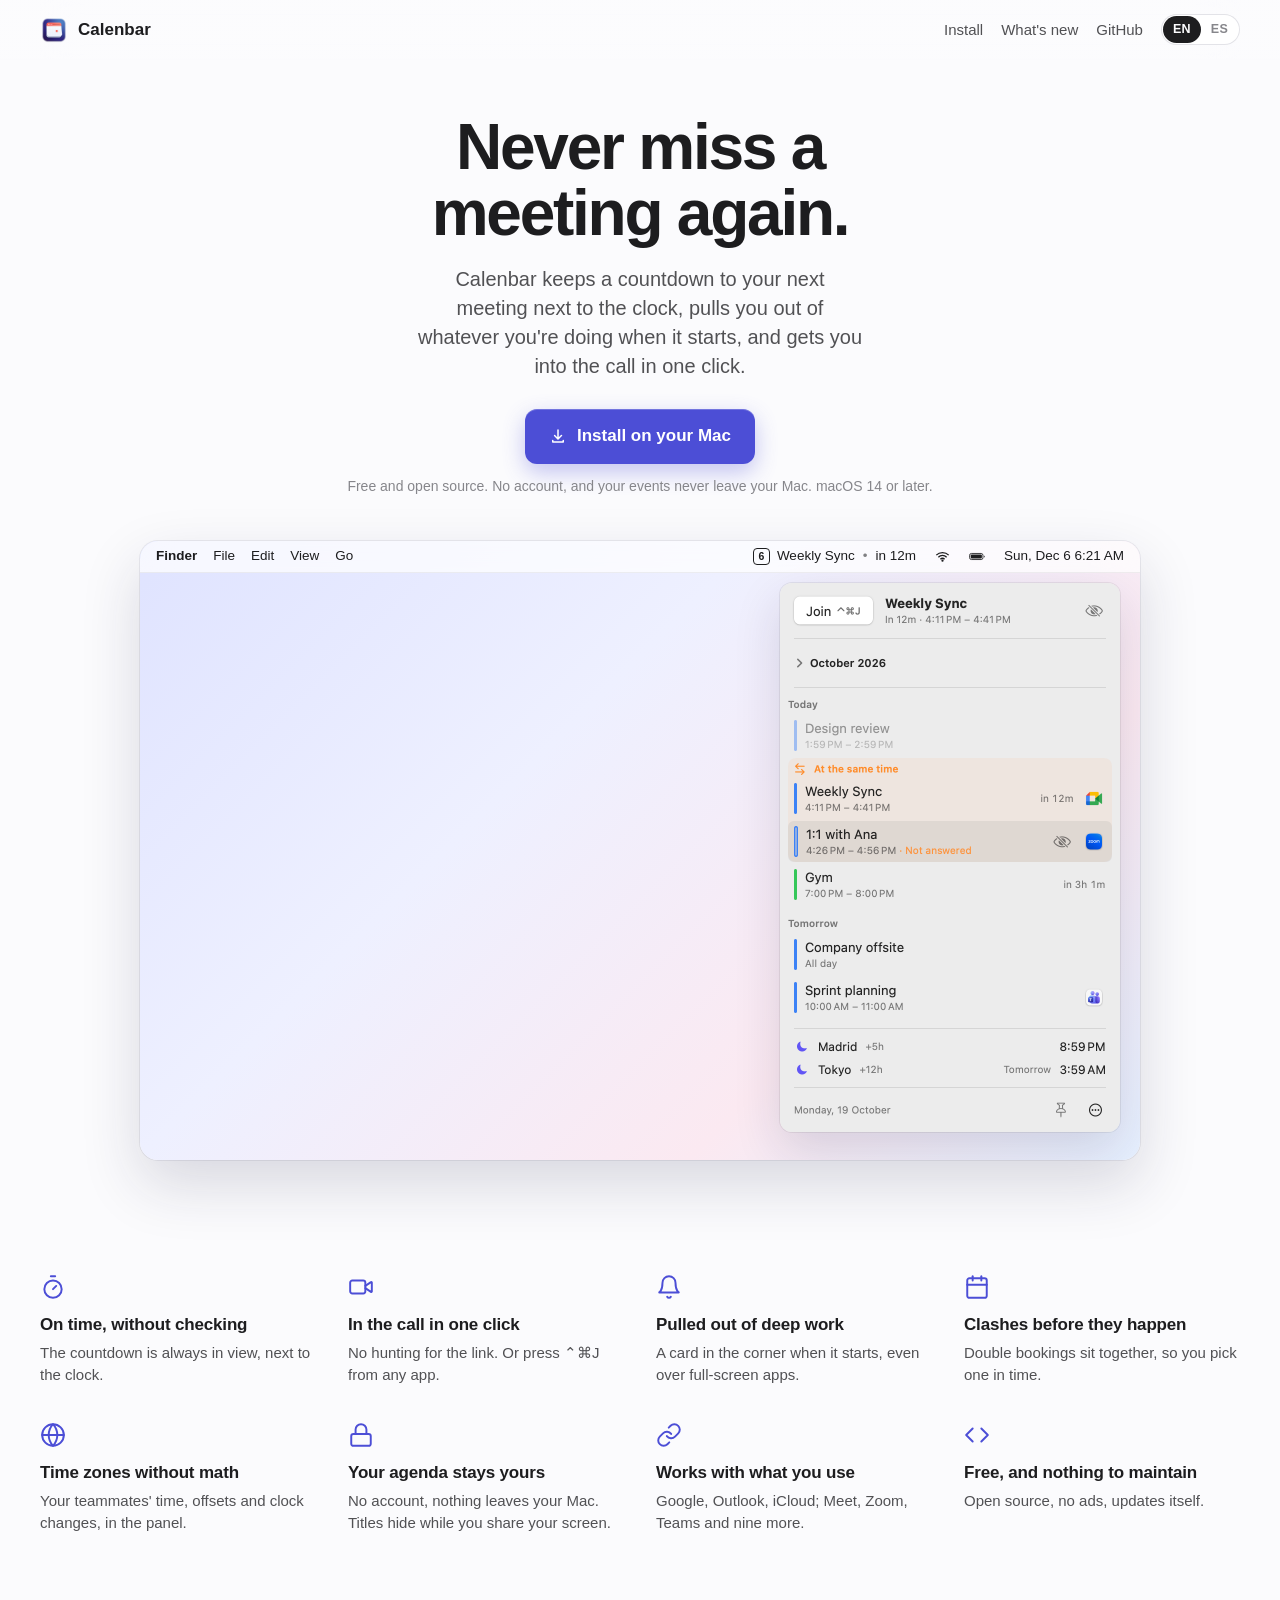
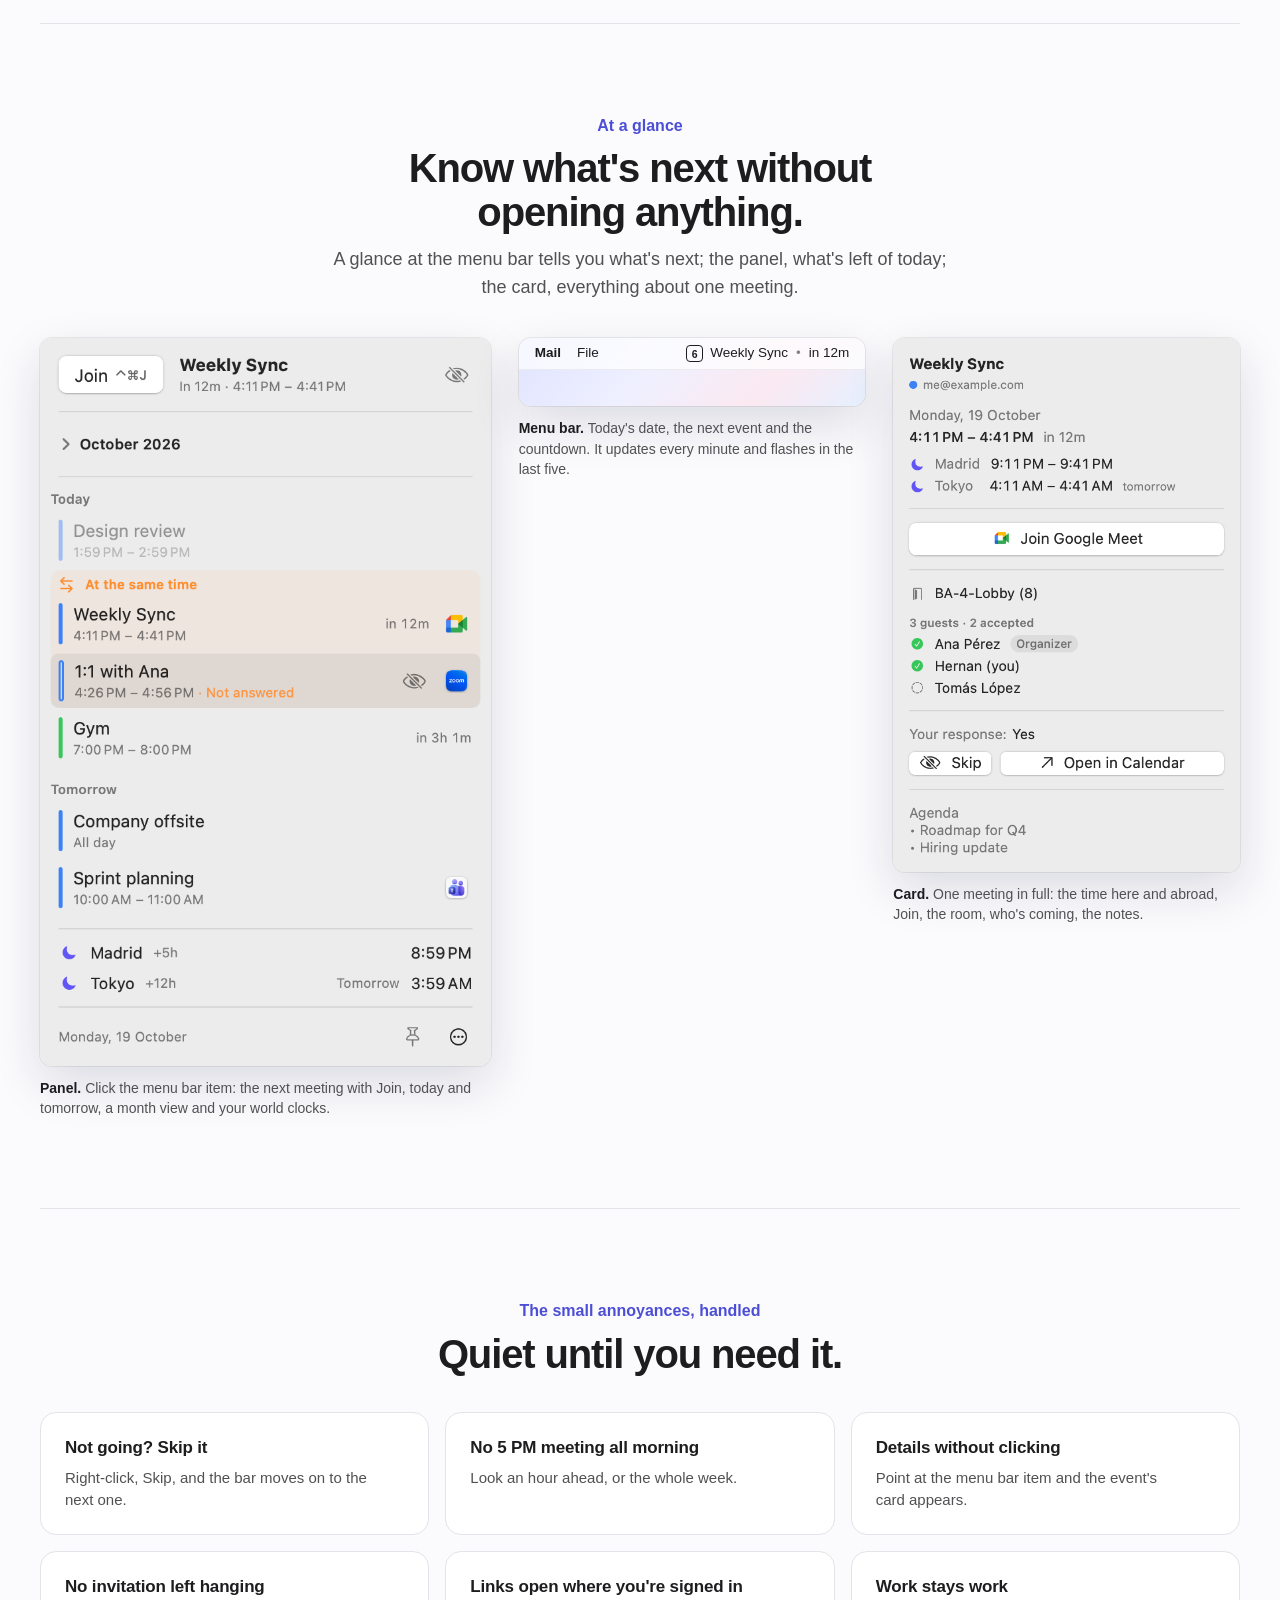
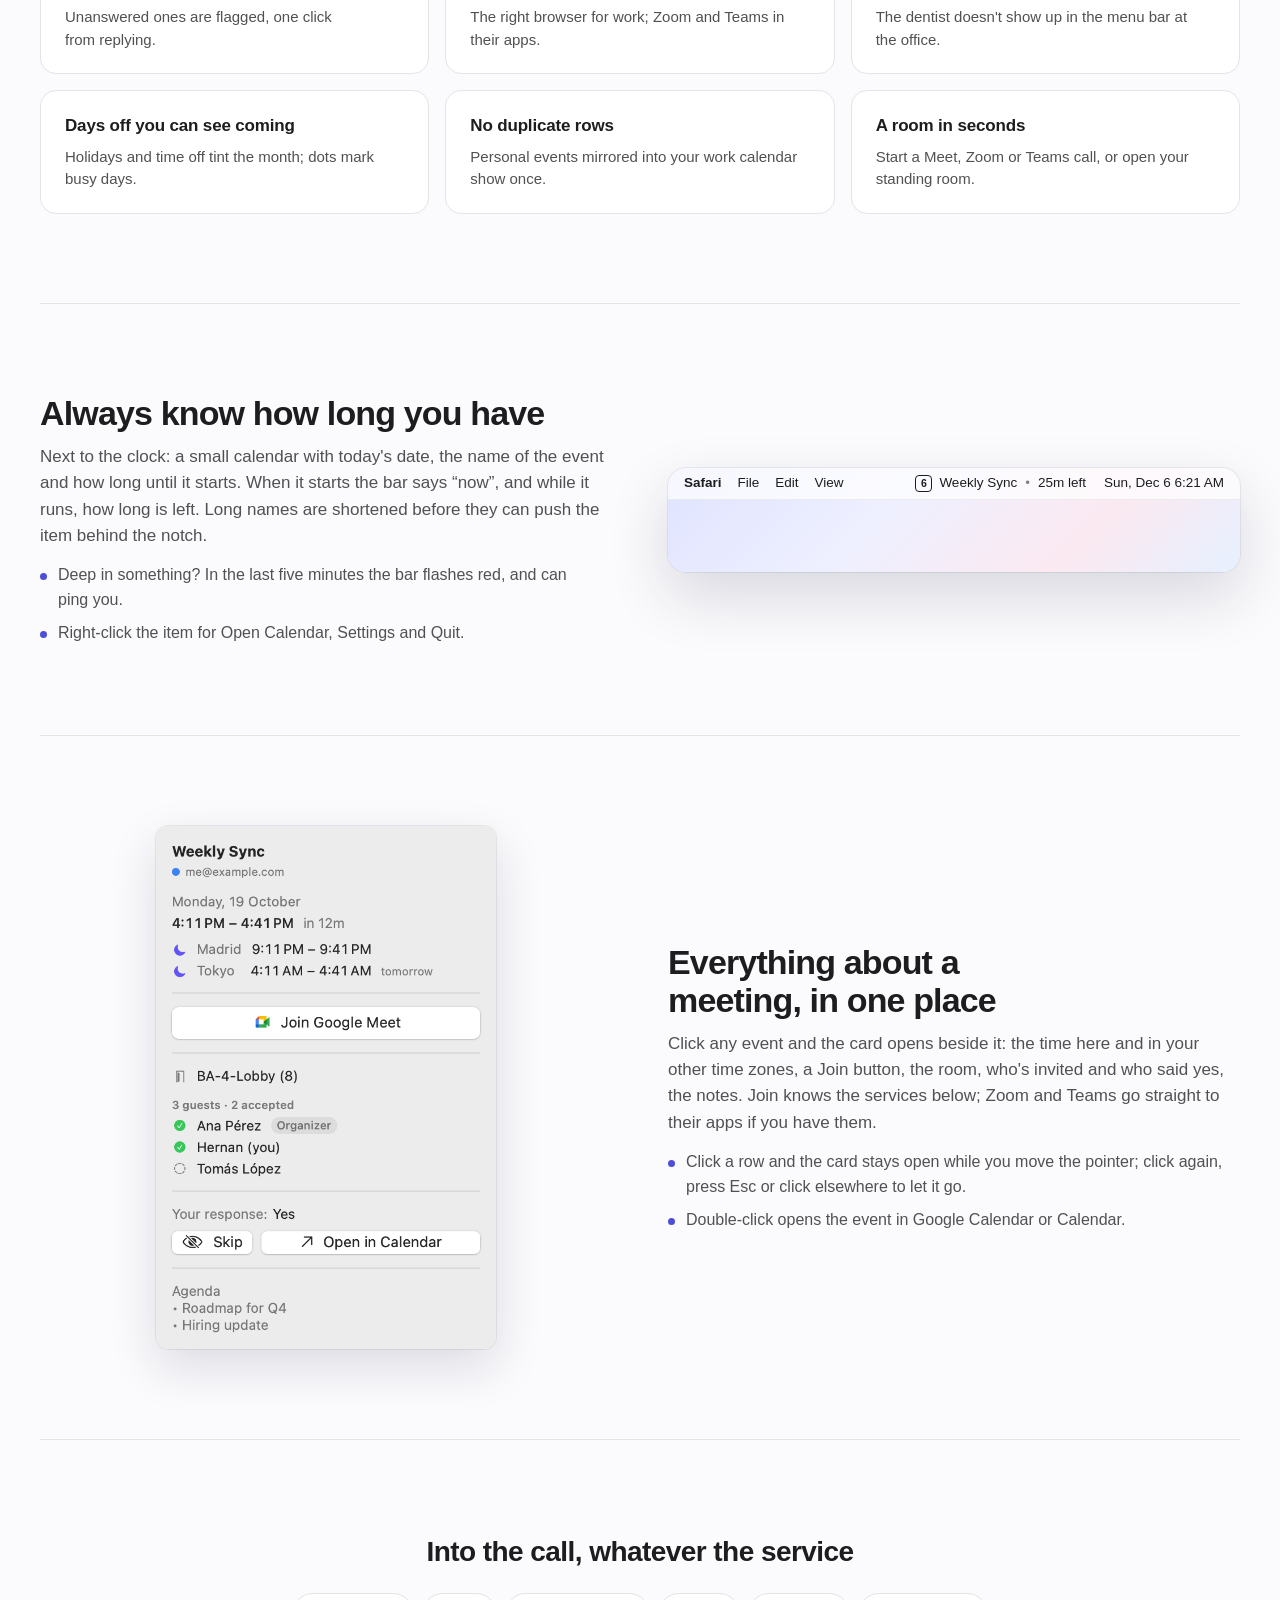
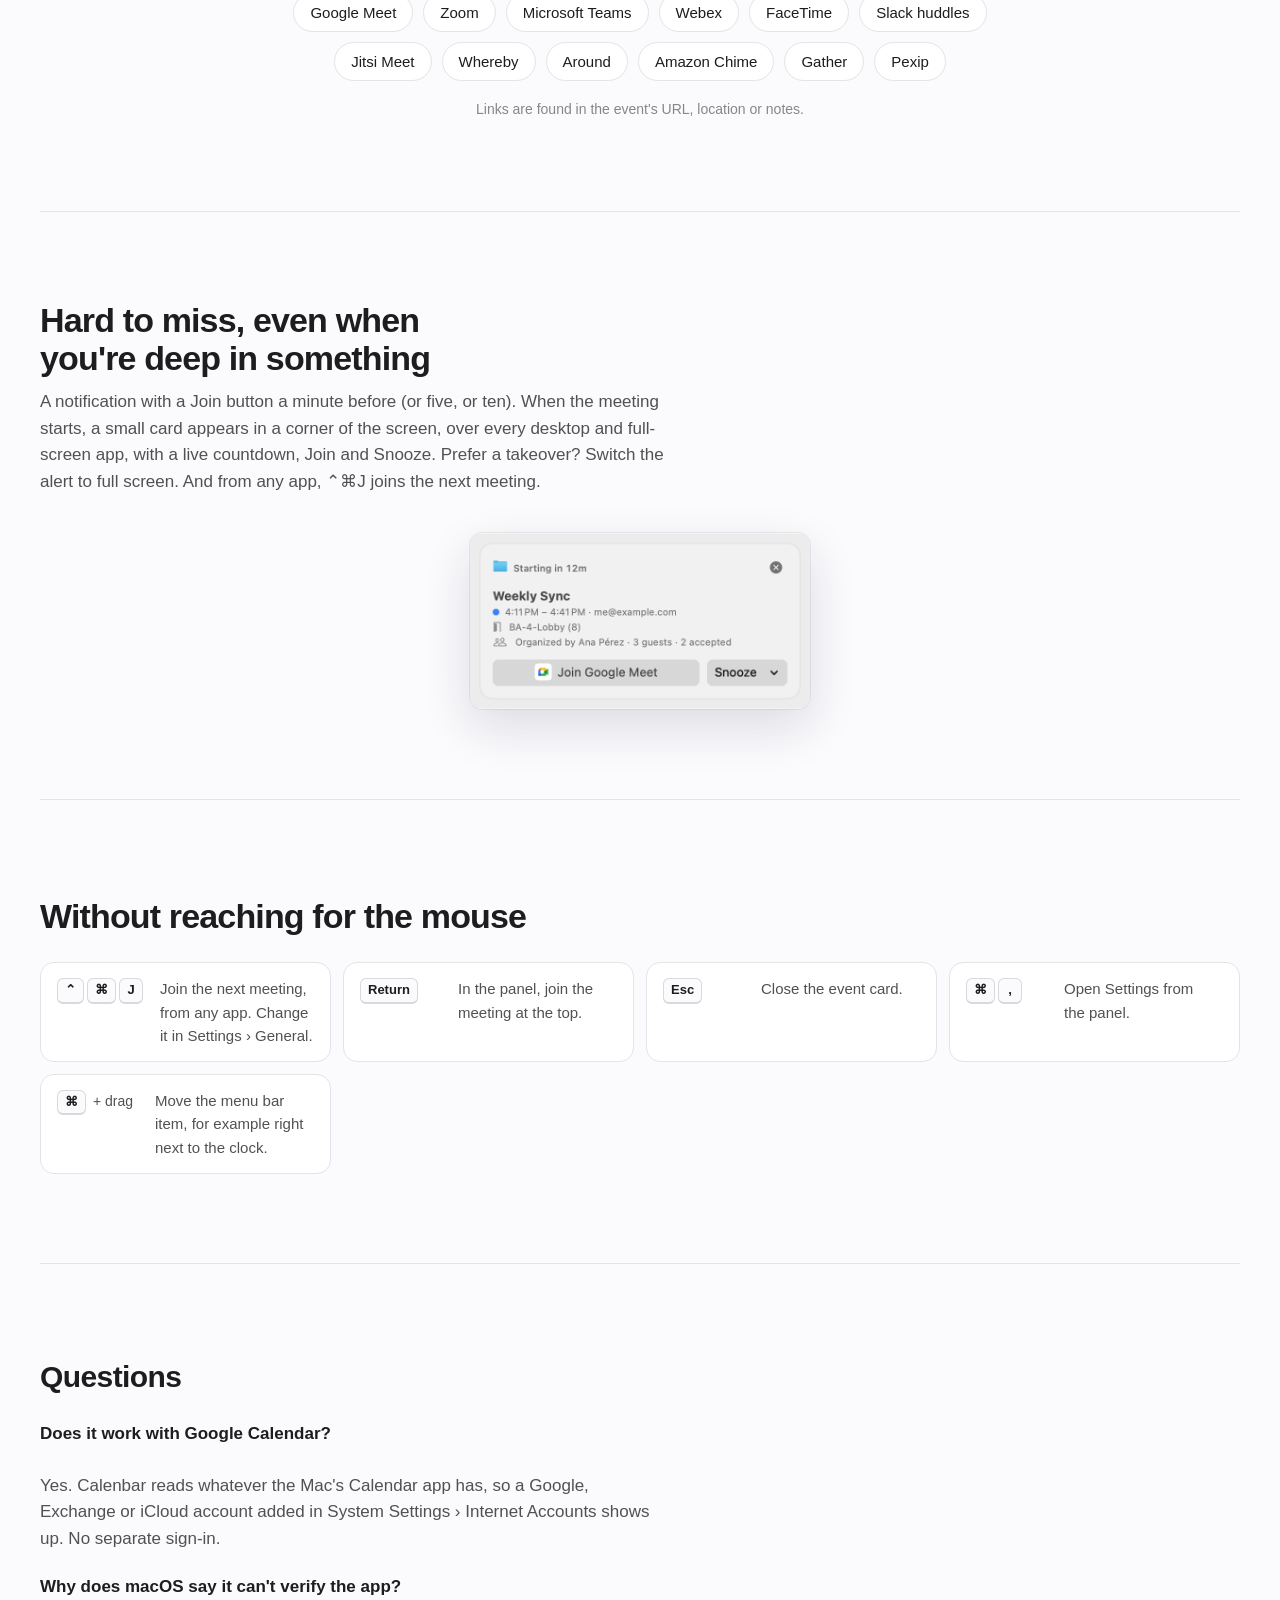
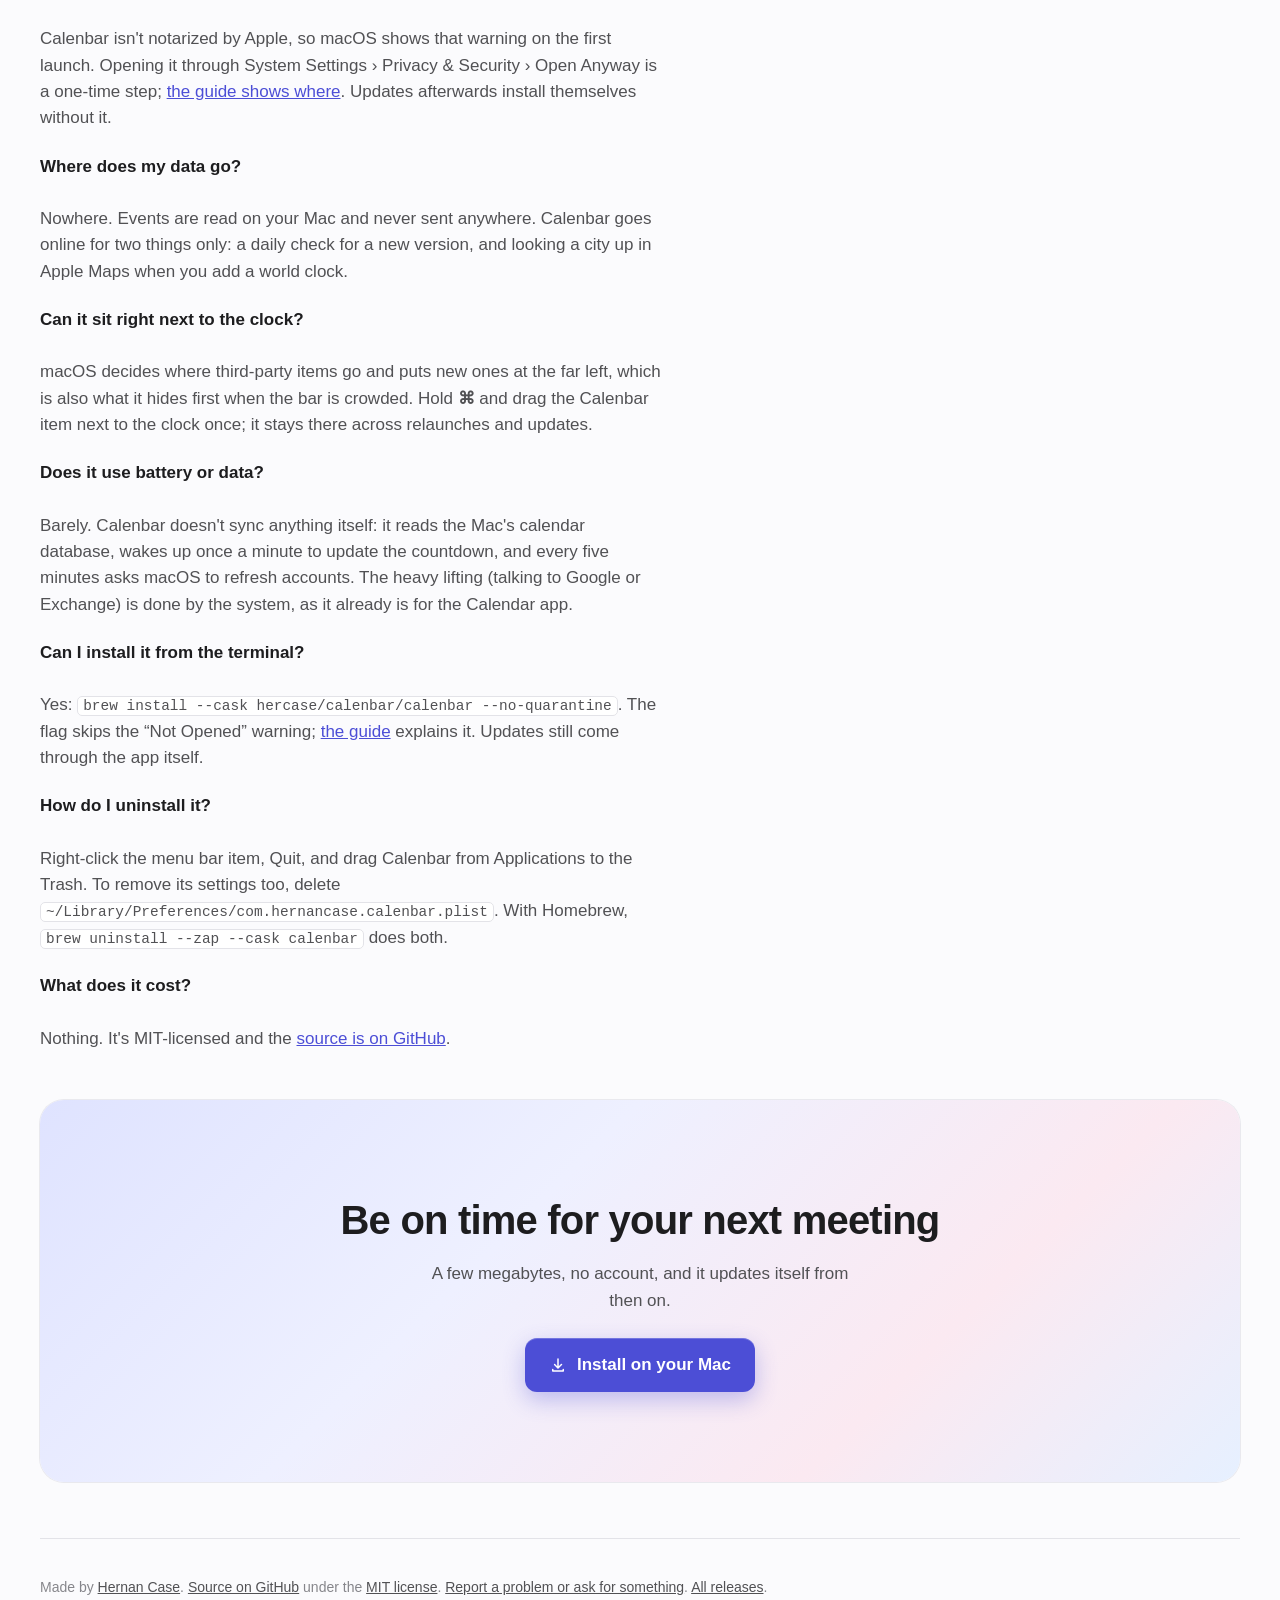
==== commit 89dd8d43: "docs: lead with what Calenbar solves, and one layout system for every page Site, README and the writ" ====
--- a/docs/index.html
+++ b/docs/index.html
@@ -3,16 +3,16 @@
 <head>
 <meta charset="utf-8">
 <meta name="viewport" content="width=device-width, initial-scale=1">
-<title>Calenbar – your next meeting, in the menu bar</title>
-<meta name="description" content="A free, open-source Mac app that keeps the current or upcoming calendar event in the menu bar with a countdown, joins Google Meet, Zoom and Teams calls in one click, and reminds you before meetings.">
+<title>Calenbar – never miss a meeting again</title>
+<meta name="description" content="Never miss a meeting again. Calenbar keeps a countdown to your next meeting in the Mac menu bar, pulls you out of whatever you are doing when it starts, and joins Meet, Zoom or Teams in one click. Free and open source.">
 <link rel="canonical" href="https://hercase.github.io/calenbar/">
 <meta name="robots" content="index, follow">
 <meta name="theme-color" content="#4c4ed6">
 <meta property="og:type" content="website">
 <meta property="og:image:type" content="image/jpeg">
 <meta property="og:site_name" content="Calenbar">
-<meta property="og:title" content="Calenbar – your next meeting, in the menu bar">
-<meta property="og:description" content="A free, open-source Mac app that keeps the current or upcoming calendar event in the menu bar with a countdown, joins Google Meet, Zoom and Teams calls in one click, and reminds you before meetings.">
+<meta property="og:title" content="Calenbar – never miss a meeting again">
+<meta property="og:description" content="Never miss a meeting again. Calenbar keeps a countdown to your next meeting in the Mac menu bar, pulls you out of whatever you are doing when it starts, and joins Meet, Zoom or Teams in one click. Free and open source.">
 <meta property="og:url" content="https://hercase.github.io/calenbar/">
 <meta property="og:image" content="https://hercase.github.io/calenbar/img/og.jpg">
 <meta property="og:image:width" content="1200">
@@ -21,8 +21,8 @@
 <meta property="og:locale" content="en_US">
 <meta property="og:locale:alternate" content="es_AR">
 <meta name="twitter:card" content="summary_large_image">
-<meta name="twitter:title" content="Calenbar – your next meeting, in the menu bar">
-<meta name="twitter:description" content="A free, open-source Mac app that keeps the current or upcoming calendar event in the menu bar with a countdown, joins Google Meet, Zoom and Teams calls in one click, and reminds you before meetings.">
+<meta name="twitter:title" content="Calenbar – never miss a meeting again">
+<meta name="twitter:description" content="Never miss a meeting again. Calenbar keeps a countdown to your next meeting in the Mac menu bar, pulls you out of whatever you are doing when it starts, and joins Meet, Zoom or Teams in one click. Free and open source.">
 <meta name="twitter:image" content="https://hercase.github.io/calenbar/img/og.jpg">
 <meta name="twitter:image:width" content="1200">
 <meta name="twitter:image:height" content="600">
@@ -47,10 +47,10 @@
   </header>
 
   <section class="hero">
-    <h1 data-en>Your next meeting, in the menu bar.</h1>
-    <h1 data-es hidden>Tu próxima reunión, en la barra de menús.</h1>
-    <p class="lede" data-en>See what's next and how long until it starts, right next to the clock. Join the call with one click.</p>
-    <p class="lede" data-es hidden>Qué viene y cuánto falta, al lado del reloj. Entrás a la llamada con un clic.</p>
+    <h1 data-en>Never miss a meeting again.</h1>
+    <h1 data-es hidden>No te pierdas nunca más una reunión.</h1>
+    <p class="lede" data-en>Calenbar keeps a countdown to your next meeting next to the clock, pulls you out of whatever you're doing when it starts, and gets you into the call in one click.</p>
+    <p class="lede" data-es hidden>Calenbar te muestra cuánto falta para tu próxima reunión al lado del reloj, te avisa cuando empieza aunque estés en otra cosa y te mete en la llamada con un clic.</p>
     <div class="cta">
       <a class="download" href="install.html">
         <svg viewBox="0 0 24 24"><path d="M12 3a1 1 0 0 1 1 1v9.6l2.9-2.9a1 1 0 1 1 1.4 1.4l-4.6 4.6a1 1 0 0 1-1.4 0L6.7 12.1a1 1 0 0 1 1.4-1.4l2.9 2.9V4a1 1 0 0 1 1-1zM5 17a1 1 0 0 1 1 1v1h12v-1a1 1 0 1 1 2 0v2a1 1 0 0 1-1 1H5a1 1 0 0 1-1-1v-2a1 1 0 0 1 1-1z"/></svg>
@@ -74,26 +74,26 @@
   </section>
 
   <section class="perks">
-    <h2 class="sr-only"><span data-en>Why Calenbar</span><span data-es hidden>Por qué Calenbar</span></h2>
+    <h2 class="sr-only"><span data-en>What Calenbar solves</span><span data-es hidden>Qué te resuelve Calenbar</span></h2>
     <ul>
-      <li><svg viewBox="0 0 24 24" aria-hidden="true"><polyline points="16 18 22 12 16 6"/><polyline points="8 6 2 12 8 18"/></svg><b data-en>Free and open source</b><b data-es hidden>Gratis y de código abierto</b><span data-en>No ads, no trial, MIT license.</span><span data-es hidden>Sin publicidad, sin prueba, licencia MIT.</span></li>
-      <li><svg viewBox="0 0 24 24" aria-hidden="true"><path d="m16 13 5.2 3.5a.5.5 0 0 0 .8-.4V7.9a.5.5 0 0 0-.8-.4L16 11"/><rect x="2" y="6" width="14" height="12" rx="2"/></svg><b data-en>One click to join</b><b data-es hidden>Unirse con un clic</b><span data-en>Or ⌃⌘J from any app.</span><span data-es hidden>O ⌃⌘J desde cualquier app.</span></li>
-      <li><svg viewBox="0 0 24 24" aria-hidden="true"><line x1="10" x2="14" y1="2" y2="2"/><line x1="12" x2="15" y1="14" y2="11"/><circle cx="12" cy="14" r="8"/></svg><b data-en>Never late again</b><b data-es hidden>Nunca más tarde</b><span data-en>A countdown in the bar, a card when it starts.</span><span data-es hidden>Cuenta regresiva en la barra y una tarjeta cuando empieza.</span></li>
-      <li><svg viewBox="0 0 24 24" aria-hidden="true"><rect x="3" y="11" width="18" height="11" rx="2"/><path d="M7 11V7a5 5 0 0 1 10 0v4"/></svg><b data-en>Private by design</b><b data-es hidden>Privada de verdad</b><span data-en>No account. Your events never leave your Mac.</span><span data-es hidden>Sin cuenta. Tus eventos no salen de tu Mac.</span></li>
-      <li><svg viewBox="0 0 24 24" aria-hidden="true"><rect x="3" y="4" width="18" height="18" rx="2"/><line x1="16" x2="16" y1="2" y2="6"/><line x1="8" x2="8" y1="2" y2="6"/><line x1="3" x2="21" y1="10" y2="10"/></svg><b data-en>Works with your calendars</b><b data-es hidden>Con tus calendarios</b><span data-en>Google, Outlook, iCloud: whatever your Mac has.</span><span data-es hidden>Google, Outlook, iCloud: lo que tenga tu Mac.</span></li>
-      <li><svg viewBox="0 0 24 24" aria-hidden="true"><path d="M10 13a5 5 0 0 0 7.54.54l3-3a5 5 0 0 0-7.07-7.07l-1.72 1.71"/><path d="M14 11a5 5 0 0 0-7.54-.54l-3 3a5 5 0 0 0 7.07 7.07l1.71-1.71"/></svg><b data-en>12 meeting services</b><b data-es hidden>12 servicios de videollamada</b><span data-en>Meet, Zoom, Teams, Webex and more.</span><span data-es hidden>Meet, Zoom, Teams, Webex y más.</span></li>
-      <li><svg viewBox="0 0 24 24" aria-hidden="true"><circle cx="12" cy="12" r="10"/><path d="M2 12h20"/><path d="M12 2a15.3 15.3 0 0 1 4 10 15.3 15.3 0 0 1-4 10 15.3 15.3 0 0 1-4-10 15.3 15.3 0 0 1 4-10z"/></svg><b data-en>World clocks</b><b data-es hidden>Relojes del mundo</b><span data-en>Up to five cities, with their offsets.</span><span data-es hidden>Hasta cinco ciudades, con su desfase.</span></li>
-      <li><svg viewBox="0 0 24 24" aria-hidden="true"><path d="M21 12a9 9 0 1 1-3-6.7L21 8"/><path d="M21 3v5h-5"/></svg><b data-en>Updates itself</b><b data-es hidden>Se actualiza sola</b><span data-en>Native, light and always current.</span><span data-es hidden>Nativa, liviana y siempre al día.</span></li>
+      <li><svg viewBox="0 0 24 24" aria-hidden="true"><line x1="10" x2="14" y1="2" y2="2"/><line x1="12" x2="15" y1="14" y2="11"/><circle cx="12" cy="14" r="8"/></svg><b data-en>On time, without checking</b><b data-es hidden>A tiempo, sin mirar el calendario</b><span data-en>The countdown is always in view, next to the clock.</span><span data-es hidden>La cuenta regresiva siempre a la vista, al lado del reloj.</span></li>
+      <li><svg viewBox="0 0 24 24" aria-hidden="true"><path d="m16 13 5.2 3.5a.5.5 0 0 0 .8-.4V7.9a.5.5 0 0 0-.8-.4L16 11"/><rect x="2" y="6" width="14" height="12" rx="2"/></svg><b data-en>In the call in one click</b><b data-es hidden>En la llamada con un clic</b><span data-en>No hunting for the link. Or press ⌃⌘J from any app.</span><span data-es hidden>Sin buscar el link. O ⌃⌘J desde cualquier app.</span></li>
+      <li><svg viewBox="0 0 24 24" aria-hidden="true"><path d="M6 8a6 6 0 0 1 12 0c0 7 3 9 3 9H3s3-2 3-9"/><path d="M10.3 21a1.94 1.94 0 0 0 3.4 0"/></svg><b data-en>Pulled out of deep work</b><b data-es hidden>Te saca de lo que estés haciendo</b><span data-en>A card in the corner when it starts, even over full-screen apps.</span><span data-es hidden>Una tarjeta en la esquina cuando empieza, aunque estés a pantalla completa.</span></li>
+      <li><svg viewBox="0 0 24 24" aria-hidden="true"><rect x="3" y="4" width="18" height="18" rx="2"/><line x1="16" x2="16" y1="2" y2="6"/><line x1="8" x2="8" y1="2" y2="6"/><line x1="3" x2="21" y1="10" y2="10"/></svg><b data-en>Clashes before they happen</b><b data-es hidden>Los choques, antes de que pasen</b><span data-en>Double bookings sit together, so you pick one in time.</span><span data-es hidden>Los dobles turnos van juntos, así elegís uno a tiempo.</span></li>
+      <li><svg viewBox="0 0 24 24" aria-hidden="true"><circle cx="12" cy="12" r="10"/><path d="M2 12h20"/><path d="M12 2a15.3 15.3 0 0 1 4 10 15.3 15.3 0 0 1-4 10 15.3 15.3 0 0 1-4-10 15.3 15.3 0 0 1 4-10z"/></svg><b data-en>Time zones without math</b><b data-es hidden>Husos horarios sin hacer cuentas</b><span data-en>Your teammates' time, offsets and clock changes, in the panel.</span><span data-es hidden>La hora de tu equipo, desfases y cambios de horario, en el panel.</span></li>
+      <li><svg viewBox="0 0 24 24" aria-hidden="true"><rect x="3" y="11" width="18" height="11" rx="2"/><path d="M7 11V7a5 5 0 0 1 10 0v4"/></svg><b data-en>Your agenda stays yours</b><b data-es hidden>Tu agenda es tuya</b><span data-en>No account, nothing leaves your Mac. Titles hide while you share your screen.</span><span data-es hidden>Sin cuenta, nada sale de tu Mac. Los títulos se ocultan al compartir pantalla.</span></li>
+      <li><svg viewBox="0 0 24 24" aria-hidden="true"><path d="M10 13a5 5 0 0 0 7.54.54l3-3a5 5 0 0 0-7.07-7.07l-1.72 1.71"/><path d="M14 11a5 5 0 0 0-7.54-.54l-3 3a5 5 0 0 0 7.07 7.07l1.71-1.71"/></svg><b data-en>Works with what you use</b><b data-es hidden>Funciona con lo que ya usás</b><span data-en>Google, Outlook, iCloud; Meet, Zoom, Teams and nine more.</span><span data-es hidden>Google, Outlook, iCloud; Meet, Zoom, Teams y nueve más.</span></li>
+      <li><svg viewBox="0 0 24 24" aria-hidden="true"><polyline points="16 18 22 12 16 6"/><polyline points="8 6 2 12 8 18"/></svg><b data-en>Free, and nothing to maintain</b><b data-es hidden>Gratis y sin mantenimiento</b><span data-en>Open source, no ads, updates itself.</span><span data-es hidden>Código abierto, sin publicidad, se actualiza sola.</span></li>
     </ul>
   </section>
 
   <section class="trio">
     <div class="section-head">
-      <span class="eyebrow" data-en>Three sizes</span><span class="eyebrow" data-es hidden>Tres tamaños</span>
-      <h2 data-en>A glance, a panel, or the whole meeting.</h2>
-      <h2 data-es hidden>Un vistazo, un panel, o toda la reunión.</h2>
-      <p data-en>The menu bar answers "what's next"; the panel, "what's today"; the card, everything about one meeting.</p>
-      <p data-es hidden>La barra contesta “qué viene”; el panel, “qué hay hoy”; la tarjeta, todo sobre una reunión.</p>
+      <span class="eyebrow" data-en>At a glance</span><span class="eyebrow" data-es hidden>De un vistazo</span>
+      <h2 data-en>Know what's next without opening anything.</h2>
+      <h2 data-es hidden>Sabé qué viene sin abrir nada.</h2>
+      <p data-en>A glance at the menu bar tells you what's next; the panel, what's left of today; the card, everything about one meeting.</p>
+      <p data-es hidden>Un vistazo a la barra te dice qué viene; el panel, qué queda del día; la tarjeta, todo sobre una reunión.</p>
     </div>
     <div class="shots">
       <figure>
@@ -122,42 +122,36 @@
 
   <section class="cards">
     <div class="section-head">
-      <span class="eyebrow" data-en>Small things</span><span class="eyebrow" data-es hidden>Detalles</span>
+      <span class="eyebrow" data-en>The small annoyances, handled</span><span class="eyebrow" data-es hidden>Las molestias chicas, resueltas</span>
       <h2 data-en>Quiet until you need it.</h2>
       <h2 data-es hidden>Silenciosa hasta que la necesitás.</h2>
     </div>
     <div class="grid">
-      <div class="card" data-en><h3>Skip</h3><p>Not going? Right-click, Skip, and the bar moves on.</p></div>
-      <div class="card" data-en><h3>How far ahead</h3><p>Look an hour ahead, or the whole week.</p></div>
-      <div class="card" data-en><h3>Hover for details</h3><p>Point at the menu bar item and the event's card appears.</p></div>
-      <div class="card" data-en><h3>Double booked?</h3><p>Clashing meetings sit together, so you pick one in time.</p></div>
-      <div class="card" data-en><h3>Pin the panel</h3><p>Keep it open while you work in other apps.</p></div>
-      <div class="card" data-en><h3>Unanswered invitations</h3><p>Flagged in the list, one click from replying.</p></div>
-      <div class="card" data-en><h3>The right browser</h3><p>Links open where you're signed in; Zoom and Teams in their apps.</p></div>
-      <div class="card" data-en><h3>Per calendar</h3><p>Choose what each calendar shows in the bar, the list and alerts.</p></div>
-      <div class="card" data-en><h3>Sharing your screen</h3><p>Hide titles and the bar just says “Meeting • in 12m”.</p></div>
-      <div class="card" data-en><h3>Days off at a glance</h3><p>Holidays and time off tint the month; dots mark busy days.</p></div>
-      <div class="card" data-en><h3>One event, not two</h3><p>Personal events mirrored into your work calendar show once.</p></div>
-      <div class="card" data-en><h3>Start a call</h3><p>A new Meet, Zoom or Teams call, or your own standing room.</p></div>
-      <div class="card" data-es hidden><h3>Omitir</h3><p>¿No vas? Clic derecho, Omitir, y la barra pasa a la siguiente.</p></div>
-      <div class="card" data-es hidden><h3>Hasta dónde mira</h3><p>Una hora adelante, o toda la semana.</p></div>
-      <div class="card" data-es hidden><h3>Pasá el puntero</h3><p>Sobre el ítem de la barra y aparece la tarjeta del evento.</p></div>
-      <div class="card" data-es hidden><h3>¿Doble turno?</h3><p>Las reuniones que chocan van juntas, así elegís una a tiempo.</p></div>
-      <div class="card" data-es hidden><h3>Fijar el panel</h3><p>Queda abierto mientras trabajás en otras apps.</p></div>
-      <div class="card" data-es hidden><h3>Invitaciones sin responder</h3><p>Marcadas en la lista, a un clic de responder.</p></div>
-      <div class="card" data-es hidden><h3>El navegador correcto</h3><p>Los enlaces abren donde estás logueado; Zoom y Teams en sus apps.</p></div>
-      <div class="card" data-es hidden><h3>Por calendario</h3><p>Elegí qué muestra cada calendario en la barra, la lista y los avisos.</p></div>
-      <div class="card" data-es hidden><h3>Compartiendo pantalla</h3><p>Ocultá los títulos y la barra dice “Reunión • en 12m”.</p></div>
-      <div class="card" data-es hidden><h3>Días libres de un vistazo</h3><p>Feriados y días libres tiñen el mes; los puntos marcan los días cargados.</p></div>
-      <div class="card" data-es hidden><h3>Un evento, no dos</h3><p>Lo personal copiado a tu calendario de trabajo aparece una vez.</p></div>
-      <div class="card" data-es hidden><h3>Arrancar una llamada</h3><p>Una llamada nueva de Meet, Zoom o Teams, o tu sala fija.</p></div>
+      <div class="card" data-en><h3>Not going? Skip it</h3><p>Right-click, Skip, and the bar moves on to the next one.</p></div>
+      <div class="card" data-en><h3>No 5 PM meeting all morning</h3><p>Look an hour ahead, or the whole week.</p></div>
+      <div class="card" data-en><h3>Details without clicking</h3><p>Point at the menu bar item and the event's card appears.</p></div>
+      <div class="card" data-en><h3>No invitation left hanging</h3><p>Unanswered ones are flagged, one click from replying.</p></div>
+      <div class="card" data-en><h3>Links open where you're signed in</h3><p>The right browser for work; Zoom and Teams in their apps.</p></div>
+      <div class="card" data-en><h3>Work stays work</h3><p>The dentist doesn't show up in the menu bar at the office.</p></div>
+      <div class="card" data-en><h3>Days off you can see coming</h3><p>Holidays and time off tint the month; dots mark busy days.</p></div>
+      <div class="card" data-en><h3>No duplicate rows</h3><p>Personal events mirrored into your work calendar show once.</p></div>
+      <div class="card" data-en><h3>A room in seconds</h3><p>Start a Meet, Zoom or Teams call, or open your standing room.</p></div>
+      <div class="card" data-es hidden><h3>¿No vas? Omitila</h3><p>Clic derecho, Omitir, y la barra pasa a la siguiente.</p></div>
+      <div class="card" data-es hidden><h3>Sin la reunión de las 17 toda la mañana</h3><p>Que mire una hora adelante, o toda la semana.</p></div>
+      <div class="card" data-es hidden><h3>Detalles sin hacer clic</h3><p>Pasá el puntero por el ítem de la barra y aparece la tarjeta del evento.</p></div>
+      <div class="card" data-es hidden><h3>Ninguna invitación sin responder</h3><p>Las pendientes van marcadas, a un clic de contestar.</p></div>
+      <div class="card" data-es hidden><h3>Los links abren donde estás logueado</h3><p>El navegador del trabajo; Zoom y Teams en sus apps.</p></div>
+      <div class="card" data-es hidden><h3>Lo del trabajo, en el trabajo</h3><p>El dentista no aparece en la barra en la oficina.</p></div>
+      <div class="card" data-es hidden><h3>Tus días libres, a la vista</h3><p>Feriados y días libres tiñen el mes; los puntos marcan los días cargados.</p></div>
+      <div class="card" data-es hidden><h3>Sin filas duplicadas</h3><p>Lo personal copiado a tu calendario de trabajo aparece una vez.</p></div>
+      <div class="card" data-es hidden><h3>Una sala en segundos</h3><p>Iniciá una llamada de Meet, Zoom o Teams, o abrí tu sala fija.</p></div>
     </div>
   </section>
 
   <section class="feature">
     <div class="text">
-      <h2 data-en>The menu bar</h2>
-      <h2 data-es hidden>La barra de menús</h2>
+      <h2 data-en>Always know how long you have</h2>
+      <h2 data-es hidden>Siempre sabés cuánto falta</h2>
       <p data-en>Next to the clock: a small calendar with today's date, the name of the event and how long until it starts. When it starts the bar says “now”, and while it runs, how long is left. Long names are shortened before they can push the item behind the notch.</p>
       <p data-es hidden>Al lado del reloj: un calendario chico con la fecha de hoy, el nombre del evento y cuánto falta. Cuando empieza dice “ahora”, y mientras dura, cuánto queda. Los nombres largos se recortan antes de que el ítem se esconda detrás del notch.</p>
       <ul data-en>
@@ -181,8 +175,8 @@
 
   <section class="feature flip">
     <div class="text">
-      <h2 data-en>The event card</h2>
-      <h2 data-es hidden>La tarjeta del evento</h2>
+      <h2 data-en>Everything about a meeting, in one place</h2>
+      <h2 data-es hidden>Todo sobre una reunión, en un solo lugar</h2>
       <p data-en>Click any event and the card opens beside it: the time here and in your other time zones, a Join button, the room, who's invited and who said yes, the notes. Join knows the services below; Zoom and Teams go straight to their apps if you have them.</p>
       <p data-es hidden>Hacé clic en un evento y se abre la tarjeta al lado: la hora acá y en tus otras zonas horarias, el botón Unirse, la sala, quién está invitado y quién dijo que sí, las notas. Unirse conoce los servicios de abajo; Zoom y Teams van directo a sus apps si las tenés.</p>
       <ul data-en>
@@ -198,8 +192,8 @@
   </section>
 
   <section class="services">
-    <h2 data-en>Join works with</h2>
-    <h2 data-es hidden>Unirse funciona con</h2>
+    <h2 data-en>Into the call, whatever the service</h2>
+    <h2 data-es hidden>A la llamada, sea cual sea el servicio</h2>
     <ul><li>Google Meet</li><li>Zoom</li><li>Microsoft Teams</li><li>Webex</li><li>FaceTime</li><li>Slack huddles</li><li>Jitsi Meet</li><li>Whereby</li><li>Around</li><li>Amazon Chime</li><li>Gather</li><li>Pexip</li></ul>
     <p data-en>Links are found in the event's URL, location or notes.</p>
     <p data-es hidden>Los enlaces se buscan en la URL, la ubicación o las notas del evento.</p>
@@ -207,8 +201,8 @@
 
   <section class="feature wide">
     <div class="text">
-      <h2 data-en>Before a meeting</h2>
-      <h2 data-es hidden>Antes de una reunión</h2>
+      <h2 data-en>Hard to miss, even when you're deep in something</h2>
+      <h2 data-es hidden>Imposible de pasar por alto, aunque estés concentrado</h2>
       <p data-en>A notification with a Join button a minute before (or five, or ten). When the meeting starts, a small card appears in a corner of the screen, over every desktop and full-screen app, with a live countdown, Join and Snooze. Prefer a takeover? Switch the alert to full screen. And from any app, ⌃⌘J joins the next meeting.</p>
       <p data-es hidden>Una notificación con el botón Unirse un minuto antes (o cinco, o diez). Cuando empieza la reunión, una tarjeta chica aparece en una esquina de la pantalla, sobre todos los escritorios y apps a pantalla completa, con cuenta regresiva, Unirse y Posponer. ¿Preferís que tape todo? Cambiá la alerta a pantalla completa. Y desde cualquier app, ⌃⌘J entra a la próxima reunión.</p>
     </div>
@@ -216,8 +210,8 @@
   </section>
 
   <section class="keys">
-    <h2 data-en>From the keyboard</h2>
-    <h2 data-es hidden>Desde el teclado</h2>
+    <h2 data-en>Without reaching for the mouse</h2>
+    <h2 data-es hidden>Sin tocar el mouse</h2>
     <dl>
       <div><dt><kbd>⌃</kbd><kbd>⌘</kbd><kbd>J</kbd></dt><dd data-en>Join the next meeting, from any app. Change it in Settings › General.</dd><dd data-es hidden>Entrar a la próxima reunión, desde cualquier app. Se cambia en Ajustes › General.</dd></div>
       <div><dt><kbd>Return</kbd></dt><dd data-en>In the panel, join the meeting at the top.</dd><dd data-es hidden>En el panel, entrar a la reunión de arriba.</dd></div>
@@ -272,8 +266,8 @@
   </section>
 
   <section class="closing">
-    <h2 data-en>Try it</h2>
-    <h2 data-es hidden>Probala</h2>
+    <h2 data-en>Be on time for your next meeting</h2>
+    <h2 data-es hidden>Llegá a tiempo a tu próxima reunión</h2>
     <p data-en>A few megabytes, no account, and it updates itself from then on.</p>
     <p data-es hidden>Unos pocos megabytes, sin cuenta, y de ahí en más se actualiza sola.</p>
     <a class="download" href="install.html">
@@ -294,7 +288,7 @@
   "name": "Calenbar",
   "operatingSystem": "macOS 14 or later",
   "applicationCategory": "BusinessApplication",
-  "description": "Your next meeting, in the menu bar. Shows the current or upcoming calendar event with a countdown and joins the call in one click.",
+  "description": "Never miss a meeting again. A countdown to your next meeting in the Mac menu bar, an alert when it starts, and one click to join the call.",
   "url": "https://hercase.github.io/calenbar/",
   "downloadUrl": "https://github.com/hercase/calenbar/releases/latest/download/Calenbar.dmg",
   "image": "https://hercase.github.io/calenbar/img/og.jpg",
--- a/docs/site.css
+++ b/docs/site.css
@@ -1,3 +1,12 @@
+/* Layout: one page width for every page, a reading width for prose, one rhythm between sections.
+   The page stops growing at --page, so ultra-wide screens get a centred column rather than long lines. */
+:root {
+  --page: 1200px;
+  --content: 880px;
+  --measure: 66ch;
+  --gutter: clamp(16px, 4vw, 32px);
+  --section-y: clamp(56px, 7vw, 96px);
+}
 :root {
   --paper: #fbfbfd; --ink: #1d1d1f; --ink-2: #515154; --ink-3: #86868b; --rule: #e3e3e8;
   --accent: #4c4ed6; --accent-ink: #ffffff; --band: #eef0ff;
@@ -31,8 +40,9 @@
 }
 a { color: var(--accent); }
 a:focus-visible, button:focus-visible { outline: 3px solid var(--accent); outline-offset: 3px; border-radius: 6px; }
-.wrap { max-width: 1120px; margin: 0 auto; padding: 0 24px; }
-.narrow { max-width: 920px; }
+.wrap { max-width: calc(var(--page) + 2 * var(--gutter)); margin: 0 auto; padding: 0 var(--gutter); }
+/* Reading pages (guide, release notes): a narrower column, left-aligned with the logo. */
+.guide, .release { max-width: var(--content); }
 [hidden] { display: none !important; }
 b { font-weight: 600; }
 h1, h2, h3 { text-wrap: balance; }
@@ -83,7 +93,7 @@
 
 /* A slice of desktop: wallpaper, the menu bar on top, and whatever hangs from Calenbar's item. */
 .screen {
-  position: relative; margin: 44px auto 0; max-width: 920px; border-radius: 18px; overflow: hidden;
+  position: relative; margin: 44px auto 0; max-width: 1000px; border-radius: 18px; overflow: hidden;
   background: var(--wallpaper);
   box-shadow: 0 0 0 1px var(--wallpaper-edge), 0 24px 60px rgba(28, 29, 70, .16);
   padding: 0 0 28px; text-align: left;
@@ -112,7 +122,7 @@
 
 /* Eight reasons, one line each, right under the hero */
 .sr-only { position: absolute; width: 1px; height: 1px; overflow: hidden; clip: rect(0 0 0 0); white-space: nowrap; }
-.perks { padding: 72px 0 80px; }
+.perks { padding: var(--section-y) 0; }
 .perks ul { list-style: none; margin: 0; padding: 0; display: grid; grid-template-columns: repeat(4, minmax(0, 1fr)); gap: 36px 32px; }
 .perks li { display: grid; gap: 4px; align-content: start; }
 .perks svg { width: 26px; height: 26px; fill: none; stroke: var(--accent); stroke-width: 1.8; stroke-linecap: round; stroke-linejoin: round; margin-bottom: 8px; }
@@ -122,12 +132,12 @@
 
 /* Eyebrow above section titles */
 .eyebrow { display: block; color: var(--accent); font-size: 16px; font-weight: 600; margin: 0 0 8px; }
-.section-head { text-align: center; max-width: 60ch; margin: 0 auto 36px; }
+.section-head { text-align: center; max-width: var(--measure); margin: 0 auto 36px; }
 .section-head h2 { font-size: clamp(28px, 4vw, 40px); line-height: 1.1; letter-spacing: -0.028em; margin: 0 0 12px; }
 .section-head p { color: var(--ink-2); margin: 0; font-size: 18px; }
 
 /* Three sizes of the same thing */
-.trio { padding: 88px 0; border-top: 1px solid var(--rule); }
+.trio { padding: var(--section-y) 0; border-top: 1px solid var(--rule); }
 .trio .shots { display: grid; grid-template-columns: 1.3fr 1fr 1fr; gap: 28px; align-items: start; }
 .trio figure { margin: 0; }
 .trio figure img, .trio figure picture { display: block; width: 100%; height: auto; border-radius: 12px; box-shadow: var(--shadow); }
@@ -138,7 +148,7 @@
 @media (max-width: 760px) { .trio .shots { grid-template-columns: 1fr; } }
 
 /* Small things, as cards */
-.cards { padding: 88px 0; border-top: 1px solid var(--rule); }
+.cards { padding: var(--section-y) 0; border-top: 1px solid var(--rule); }
 .cards .grid { display: grid; grid-template-columns: repeat(3, 1fr); gap: 16px; }
 .cards .card { background: var(--win); border: 1px solid var(--rule); border-radius: 16px; padding: 22px 24px; }
 .cards h3 { margin: 0 0 6px; font-size: 17px; letter-spacing: -0.01em; }
@@ -148,7 +158,7 @@
 /* What's new */
 .release { display: grid; grid-template-columns: 200px minmax(0, 1fr); gap: 32px; padding: 40px 0; border-top: 1px solid var(--rule); }
 .release time { color: var(--ink-3); font-size: 15px; padding-top: 7px; position: sticky; top: 24px; align-self: start; }
-.release > div { max-width: 68ch; }
+.release > div { max-width: var(--measure); }
 .release h2 { font-size: 27px; letter-spacing: -0.02em; margin: 0 0 10px; line-height: 1.2; }
 .release p { color: var(--ink-2); margin: 0 0 12px; }
 .release ul { margin: 0; padding-left: 18px; color: var(--ink-2); display: grid; gap: 7px; }
@@ -157,7 +167,7 @@
 @media (max-width: 640px) { .release { grid-template-columns: 1fr; gap: 6px; } }
 
 /* Features: text and a screenshot, alternating sides. */
-.feature { display: grid; grid-template-columns: minmax(0, 1fr) minmax(0, 1fr); gap: 56px; align-items: center; padding: 80px 0; border-top: 1px solid var(--rule); }
+.feature { display: grid; grid-template-columns: minmax(0, 1fr) minmax(0, 1fr); gap: 56px; align-items: center; padding: var(--section-y) 0; border-top: 1px solid var(--rule); }
 .feature.flip > .text { order: 2; }
 .feature h2 { font-size: clamp(26px, 3.4vw, 34px); line-height: 1.12; letter-spacing: -0.025em; margin: 0 0 12px; }
 .feature p { margin: 0 0 14px; color: var(--ink-2); }
@@ -168,18 +178,18 @@
 .feature picture img { box-shadow: none; }
 .feature picture.card { max-width: 340px; margin: 0 auto; }
 .feature.wide { grid-template-columns: 1fr; gap: 24px; }
-.feature.wide .text { max-width: 60ch; }
-@media (max-width: 680px) { .feature { grid-template-columns: 1fr; gap: 24px; padding: 40px 0; } .feature.flip > .text { order: 0; } }
+.feature.wide .text { max-width: var(--measure); }
+@media (max-width: 680px) { .feature { grid-template-columns: 1fr; gap: 24px; } .feature.flip > .text { order: 0; } }
 
 /* Meeting services Join recognises */
-.services { padding: 56px 0; border-top: 1px solid var(--rule); text-align: center; }
+.services { padding: var(--section-y) 0; border-top: 1px solid var(--rule); text-align: center; }
 .services h2 { font-size: clamp(22px, 3vw, 28px); letter-spacing: -0.02em; margin: 0 0 20px; }
 .services ul { list-style: none; margin: 0 auto; padding: 0; display: flex; flex-wrap: wrap; justify-content: center; gap: 10px; max-width: 760px; }
 .services li { background: var(--win); border: 1px solid var(--rule); border-radius: 999px; padding: 7px 16px; font-size: 15px; font-weight: 500; }
 .services p { color: var(--ink-3); font-size: 14px; margin: 18px 0 0; }
 
 /* Keyboard */
-.keys { padding: 64px 0; border-top: 1px solid var(--rule); }
+.keys { padding: var(--section-y) 0; border-top: 1px solid var(--rule); }
 .keys h2 { font-size: clamp(26px, 3.4vw, 34px); letter-spacing: -0.025em; margin: 0 0 20px; }
 .keys dl { margin: 0; display: grid; grid-template-columns: repeat(auto-fit, minmax(260px, 1fr)); gap: 12px; }
 .keys dl > div { display: flex; align-items: baseline; gap: 14px; background: var(--win); border: 1px solid var(--rule); border-radius: 14px; padding: 14px 16px; }
@@ -188,22 +198,22 @@
 kbd { display: inline-block; min-width: 24px; padding: 2px 7px; margin-right: 3px; text-align: center; font: 600 13px/1.4 -apple-system, BlinkMacSystemFont, sans-serif; color: var(--ink); background: var(--paper); border: 1px solid var(--win-rule); border-bottom-width: 2px; border-radius: 6px; }
 
 /* Questions */
-.faq { padding: 56px 0 24px; border-top: 1px solid var(--rule); }
+.faq { padding: var(--section-y) 0 24px; border-top: 1px solid var(--rule); }
 .faq h2 { font-size: 30px; letter-spacing: -0.02em; margin: 0 0 20px; }
-.faq dl { margin: 0; display: grid; gap: 22px; max-width: 64ch; }
+.faq dl { margin: 0; display: grid; gap: 22px; max-width: var(--measure); }
 .faq dt { font-weight: 600; margin: 0 0 4px; }
 .faq dd { margin: 0; color: var(--ink-2); }
 .faq dd code { font-size: .85em; background: var(--win); border: 1px solid var(--rule); border-radius: 5px; padding: 1px 5px; overflow-wrap: anywhere; }
 
 /* Closing band */
-.closing { padding: 64px 24px; margin: 24px 0 56px; text-align: center; border-radius: 24px; background: var(--wallpaper); box-shadow: 0 0 0 1px var(--wallpaper-edge); }
+.closing { padding: var(--section-y) 24px; margin: 24px 0 56px; text-align: center; border-radius: 24px; background: var(--wallpaper); box-shadow: 0 0 0 1px var(--wallpaper-edge); }
 .closing h2 { font-size: clamp(28px, 4vw, 40px); letter-spacing: -0.02em; margin: 0 0 10px; }
 .closing p { color: var(--ink-2); margin: 0 auto 24px; max-width: 46ch; }
 
 /* Install guide page */
 .guide { padding: 32px 0 16px; }
 .guide h1 { text-align: left; margin: 0 0 12px; max-width: 20ch; font-size: clamp(34px, 5vw, 48px); }
-.guide .intro { color: var(--ink-2); margin: 0 0 24px; max-width: 60ch; font-size: 19px; line-height: 1.45; }
+.guide .intro { color: var(--ink-2); margin: 0 0 24px; max-width: var(--measure); font-size: 19px; line-height: 1.45; }
 /* Two ways in, stacked: the command first, then the download that the numbered steps below follow. */
 .ways { display: grid; gap: 16px; margin: 32px 0 8px; }
 .way { background: var(--win); border: 1px solid var(--rule); border-radius: 20px; padding: 26px 28px; display: grid; gap: 14px; }
@@ -234,7 +244,7 @@
 .way code { font-size: .92em; }
 .way p code, .way li code { background: var(--paper); border: 1px solid var(--rule); border-radius: 5px; padding: 1px 5px; }
 .steps-head { margin: 56px 0 6px; font-size: clamp(24px, 3vw, 30px); letter-spacing: -0.025em; }
-.steps-head + p { color: var(--ink-2); margin: 0 0 20px; max-width: 60ch; }
+.steps-head + p { color: var(--ink-2); margin: 0 0 20px; max-width: var(--measure); }
 .step { display: grid; grid-template-columns: minmax(0, 1fr) 260px; gap: 40px; align-items: start; padding: 0 0 44px 52px; position: relative; }
 .step::before { content: ""; position: absolute; left: 15px; top: 36px; bottom: 4px; width: 2px; border-radius: 2px; background: var(--rule); }
 .step:last-of-type::before { display: none; }
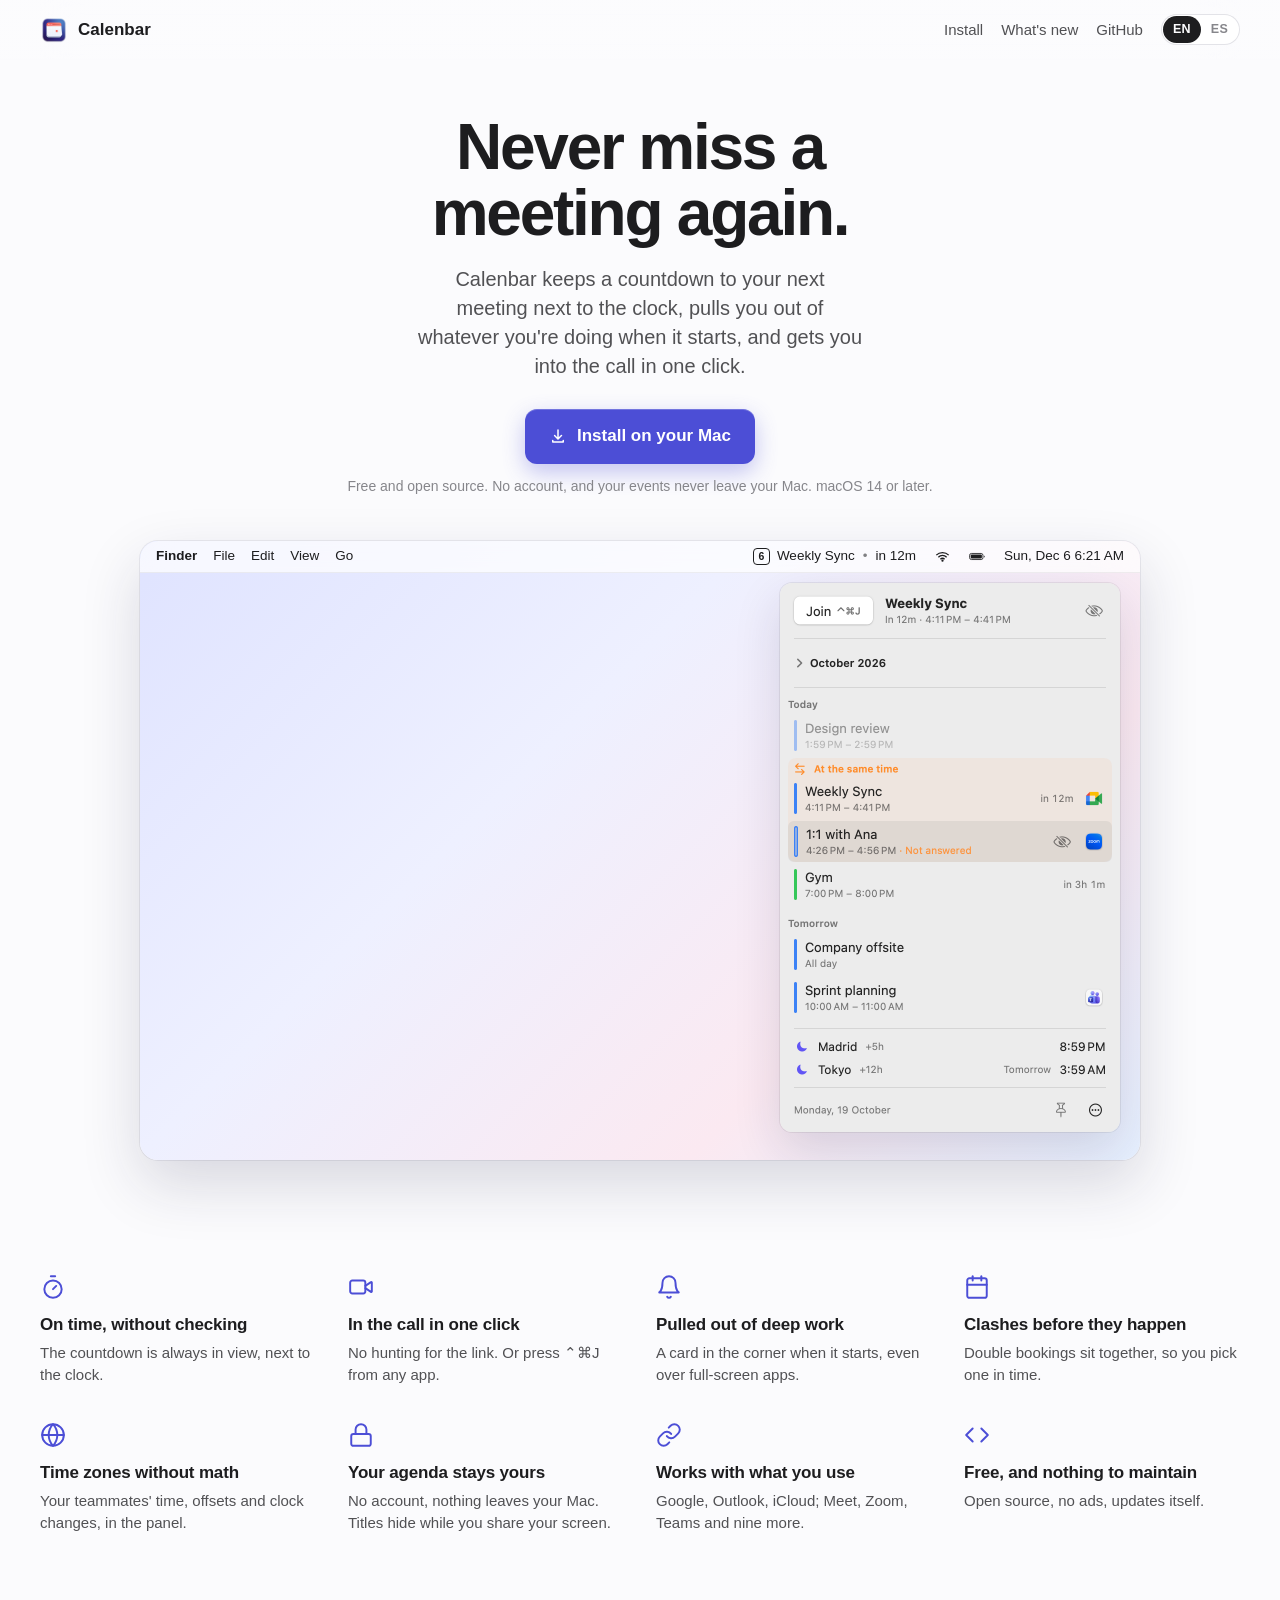
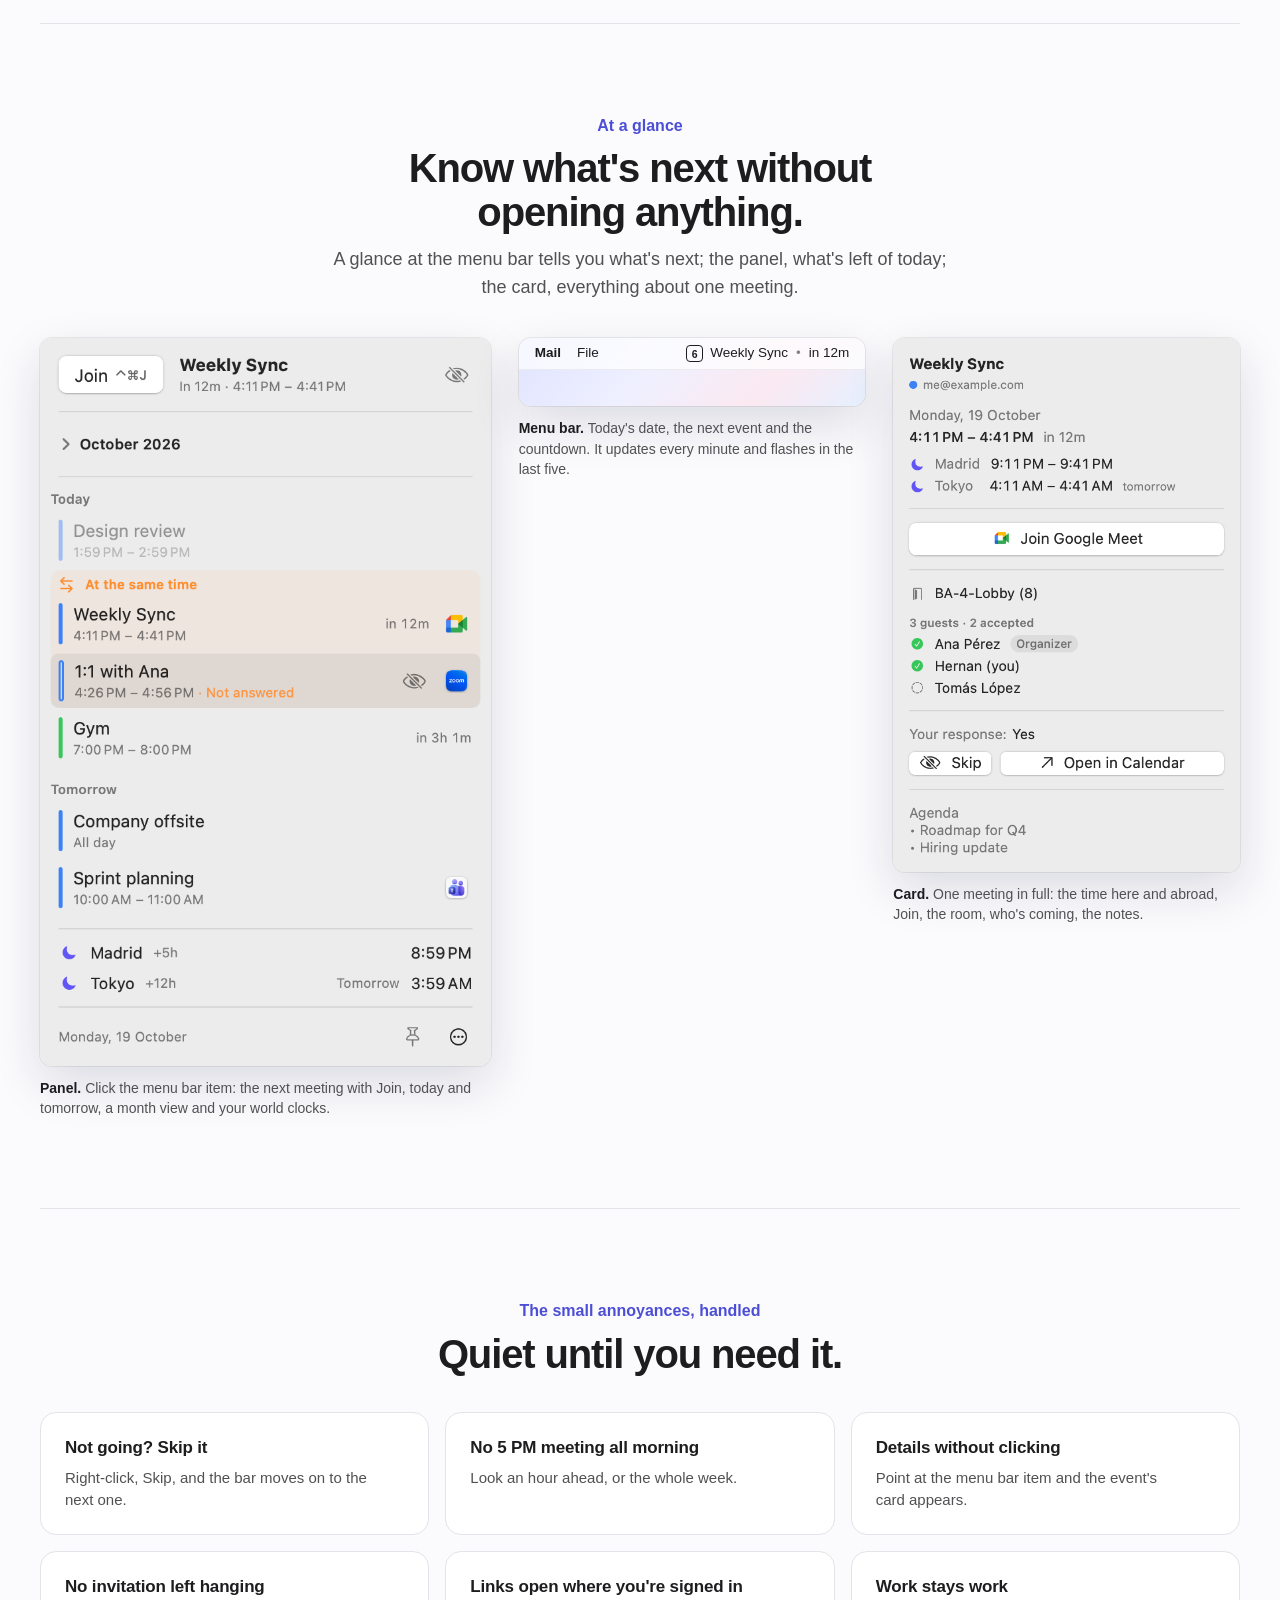
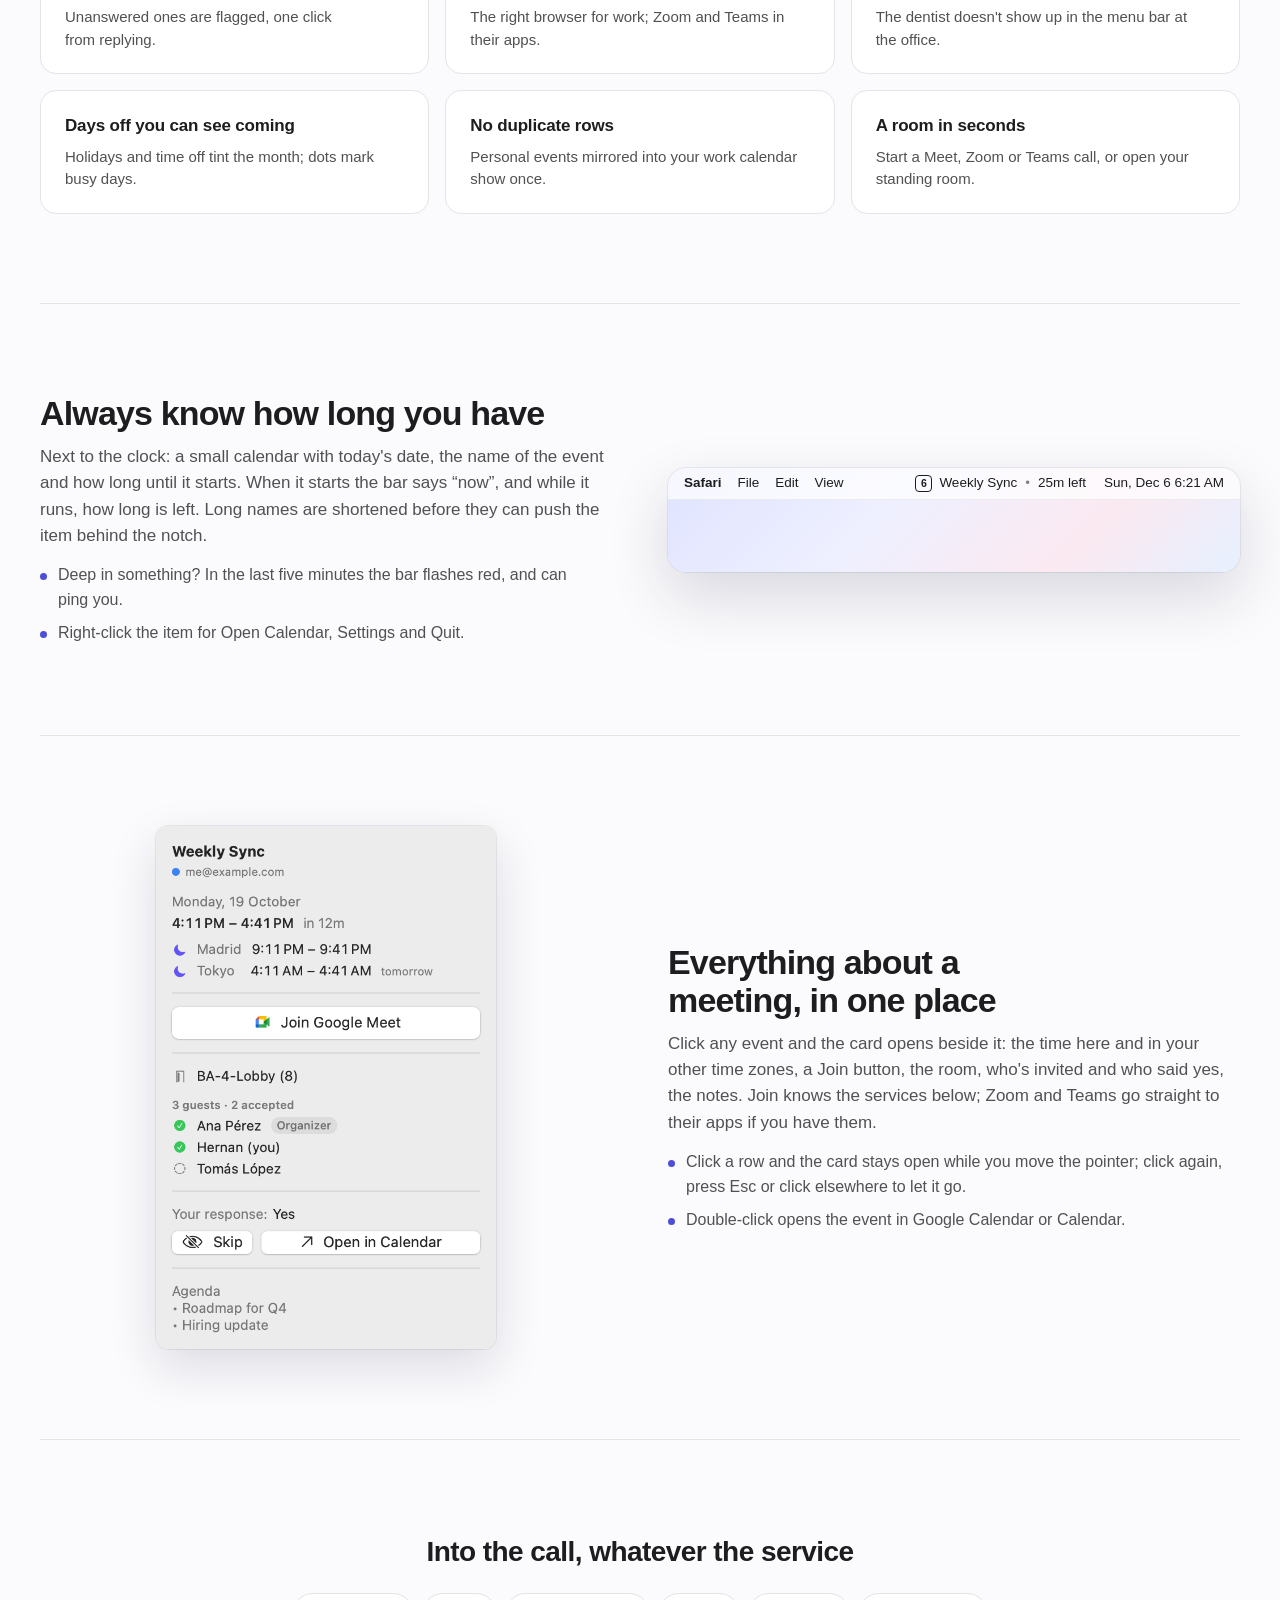
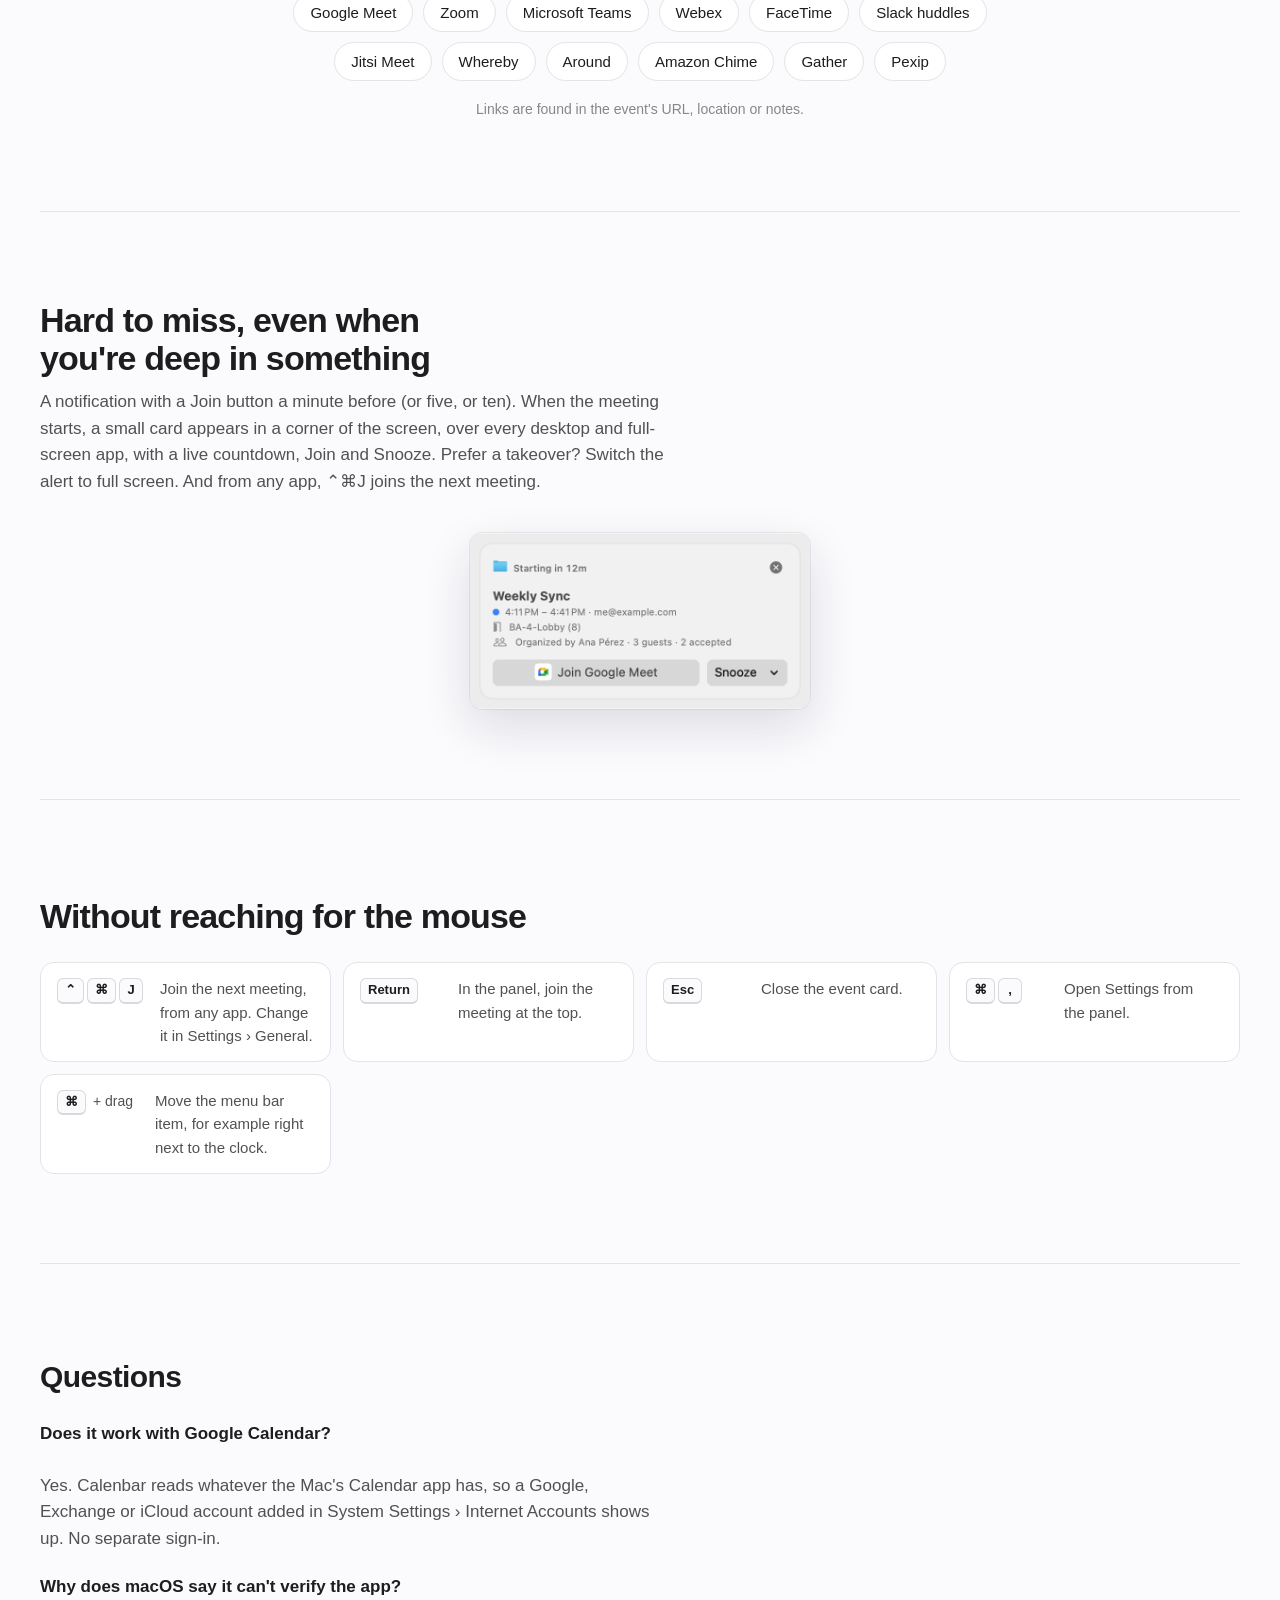
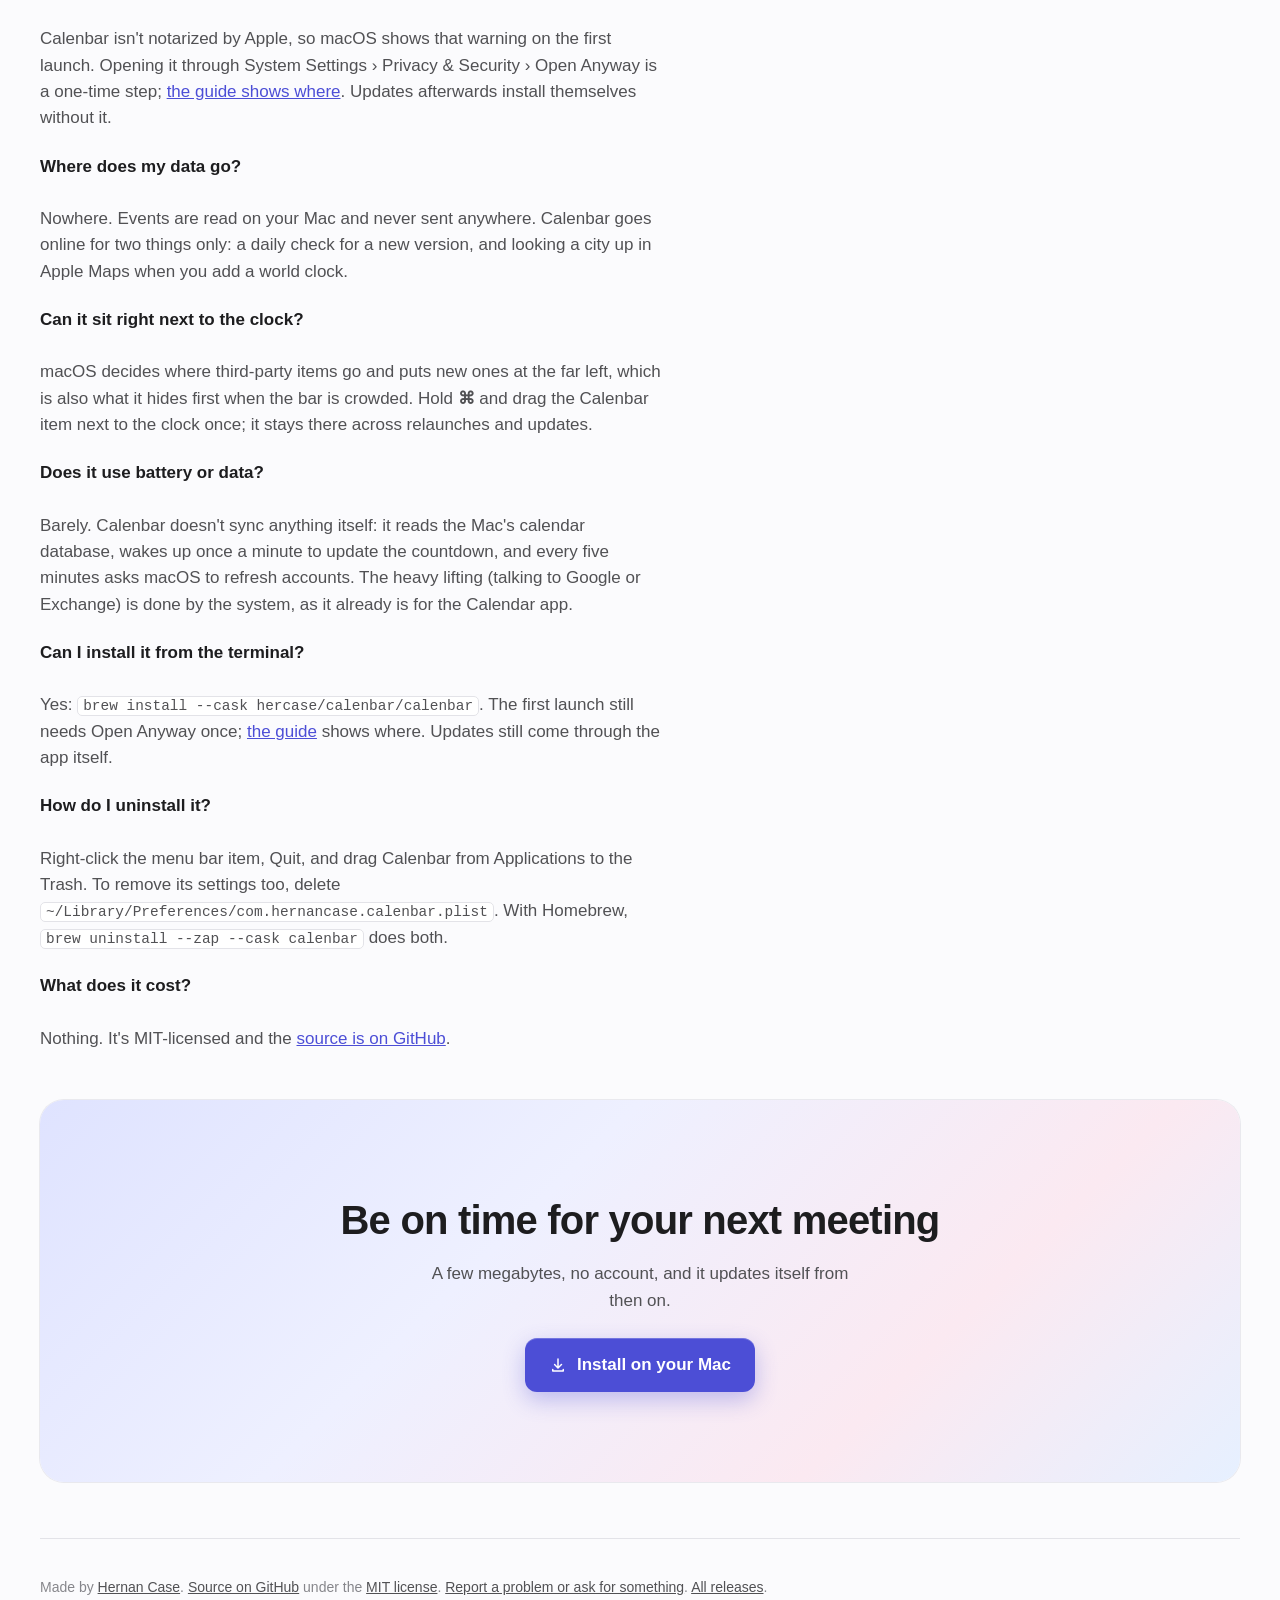
==== commit 09dbca29: "docs: drop --no-quarantine, which Homebrew no longer accepts" ====
--- a/docs/index.html
+++ b/docs/index.html
@@ -235,7 +235,7 @@
       <dt>Does it use battery or data?</dt>
       <dd>Barely. Calenbar doesn't sync anything itself: it reads the Mac's calendar database, wakes up once a minute to update the countdown, and every five minutes asks macOS to refresh accounts. The heavy lifting (talking to Google or Exchange) is done by the system, as it already is for the Calendar app.</dd>
       <dt>Can I install it from the terminal?</dt>
-      <dd>Yes: <code>brew install --cask hercase/calenbar/calenbar --no-quarantine</code>. The flag skips the “Not Opened” warning; <a href="install.html">the guide</a> explains it. Updates still come through the app itself.</dd>
+      <dd>Yes: <code>brew install --cask hercase/calenbar/calenbar</code>. The first launch still needs Open Anyway once; <a href="install.html">the guide</a> shows where. Updates still come through the app itself.</dd>
       <dt>How do I uninstall it?</dt>
       <dd>Right-click the menu bar item, Quit, and drag Calenbar from Applications to the Trash. To remove its settings too, delete <code>~/Library/Preferences/com.hernancase.calenbar.plist</code>. With Homebrew, <code>brew uninstall --zap --cask calenbar</code> does both.</dd>
       <dt>What does it cost?</dt>
@@ -257,7 +257,7 @@
       <dt>¿Gasta batería o datos?</dt>
       <dd>Casi nada. Calenbar no sincroniza por su cuenta: lee la base de datos del calendario de la Mac, se despierta una vez por minuto para actualizar la cuenta regresiva y cada cinco minutos le pide a macOS que refresque las cuentas. El trabajo pesado (hablar con Google o Exchange) lo hace el sistema, como ya lo hace para la app Calendario.</dd>
       <dt>¿Se puede instalar desde la terminal?</dt>
-      <dd>Sí: <code>brew install --cask hercase/calenbar/calenbar --no-quarantine</code>. Esa opción evita el aviso “No se abrió”; <a href="install.html">la guía</a> lo explica. Las actualizaciones siguen llegando por la app.</dd>
+      <dd>Sí: <code>brew install --cask hercase/calenbar/calenbar</code>. La primera vez igual hay que tocar Abrir de todas formas; <a href="install.html">la guía</a> muestra dónde. Las actualizaciones siguen llegando por la app.</dd>
       <dt>¿Cómo la desinstalo?</dt>
       <dd>Clic derecho en el ítem de la barra, Salir, y arrastrá Calenbar de Aplicaciones al basurero. Para borrar también sus ajustes, eliminá <code>~/Library/Preferences/com.hernancase.calenbar.plist</code>. Con Homebrew, <code>brew uninstall --zap --cask calenbar</code> hace las dos cosas.</dd>
       <dt>¿Cuánto cuesta?</dt>
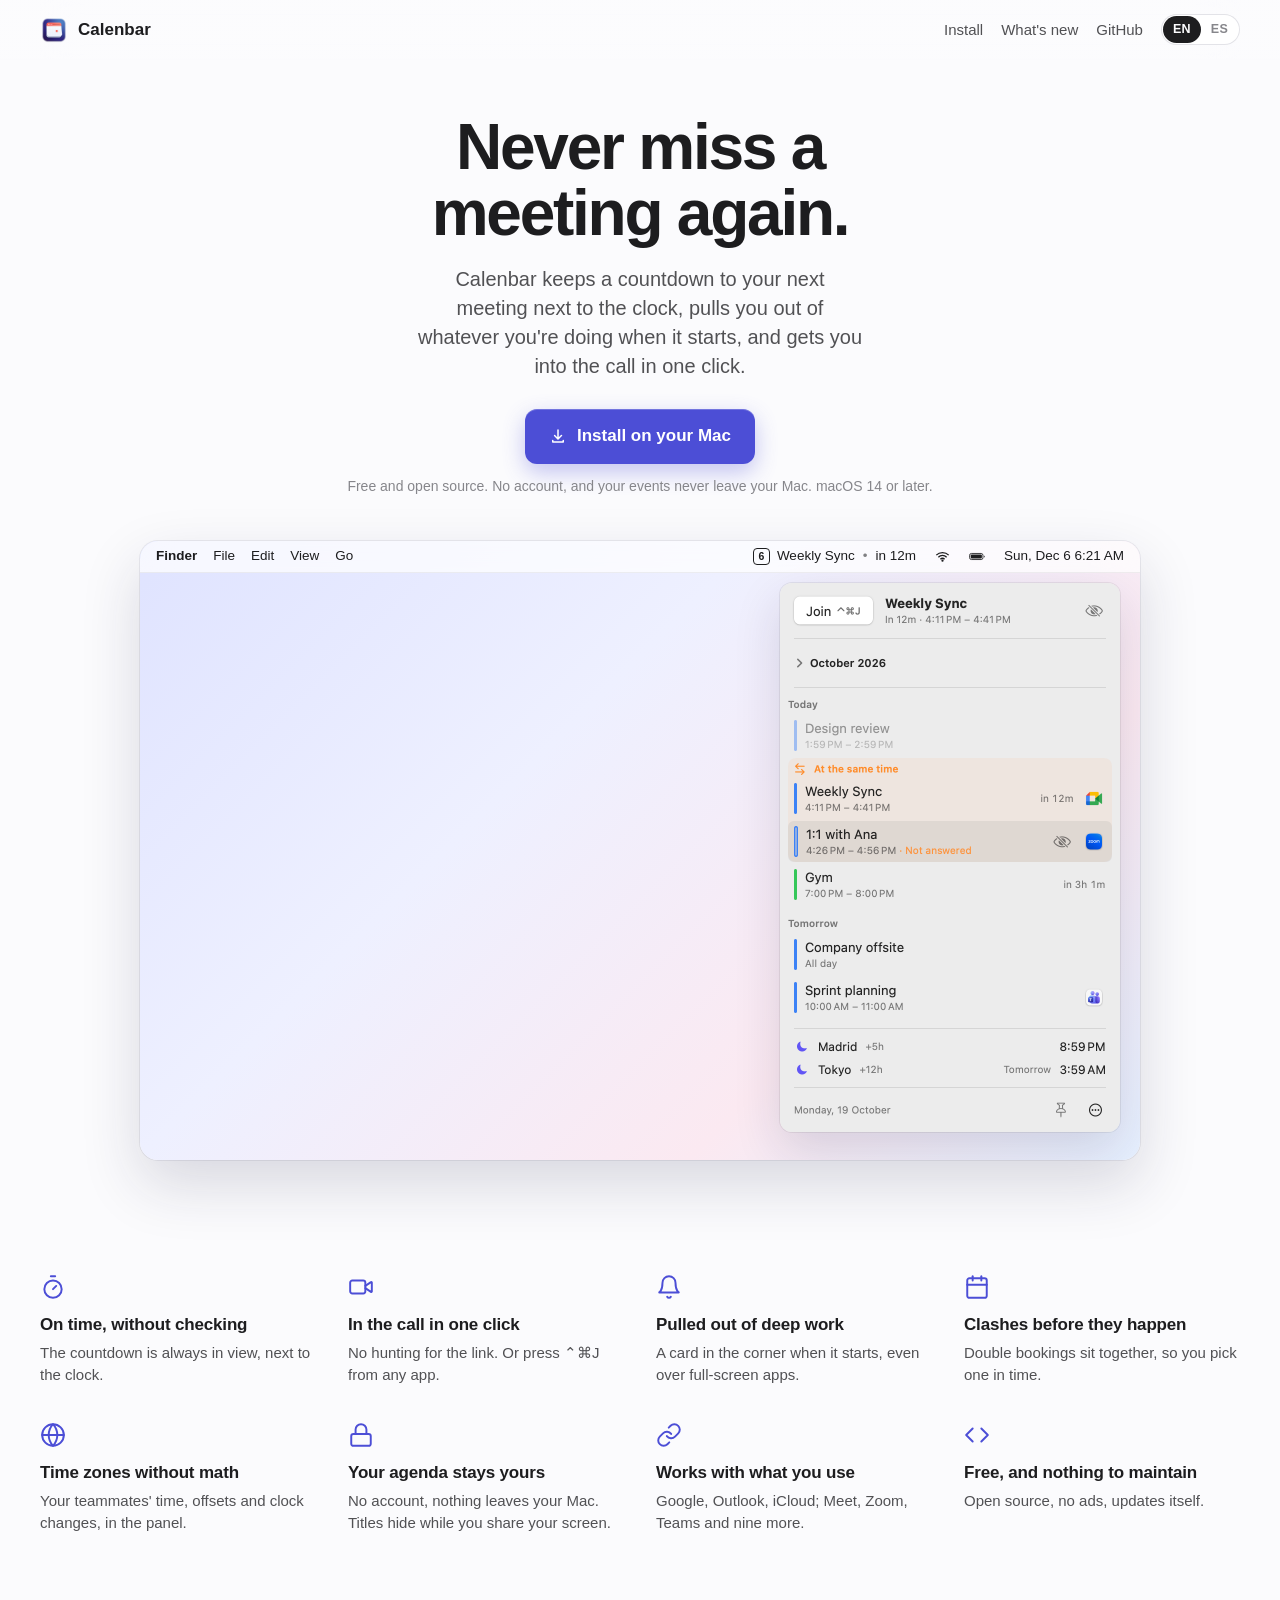
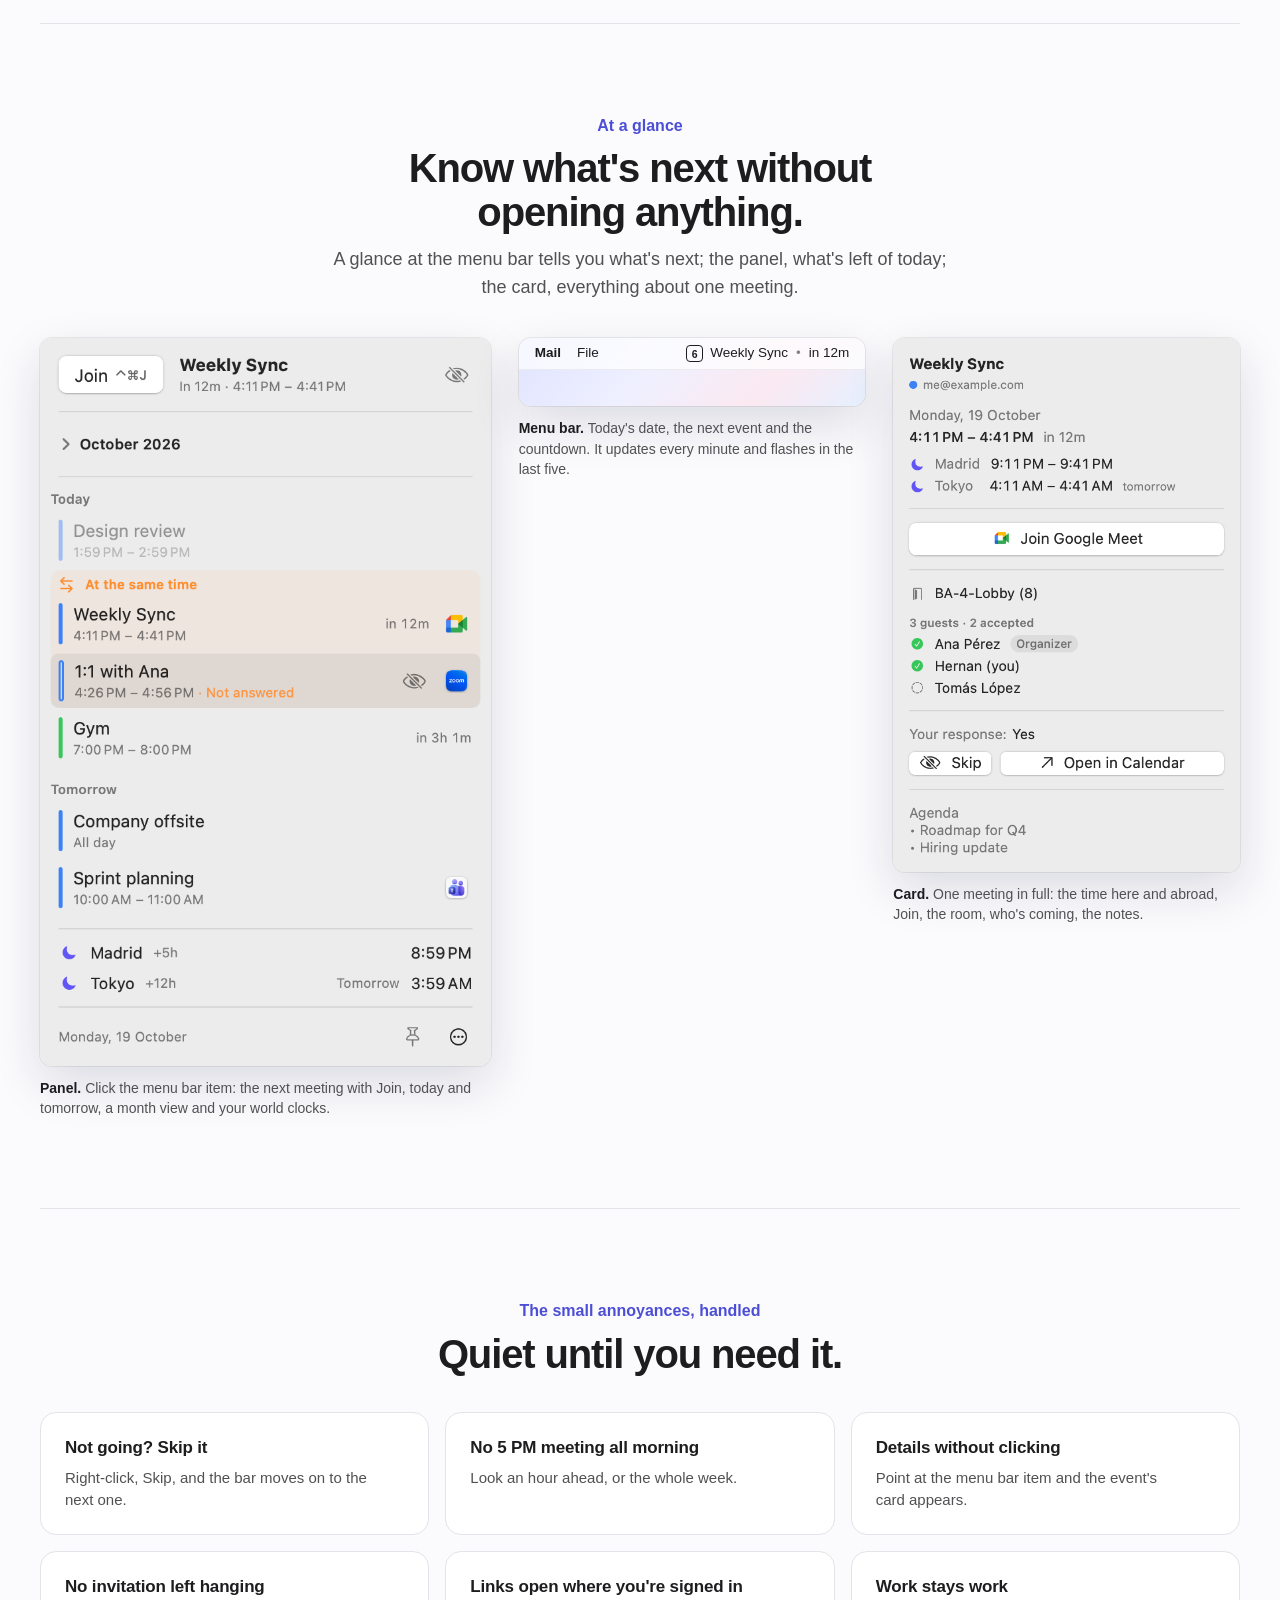
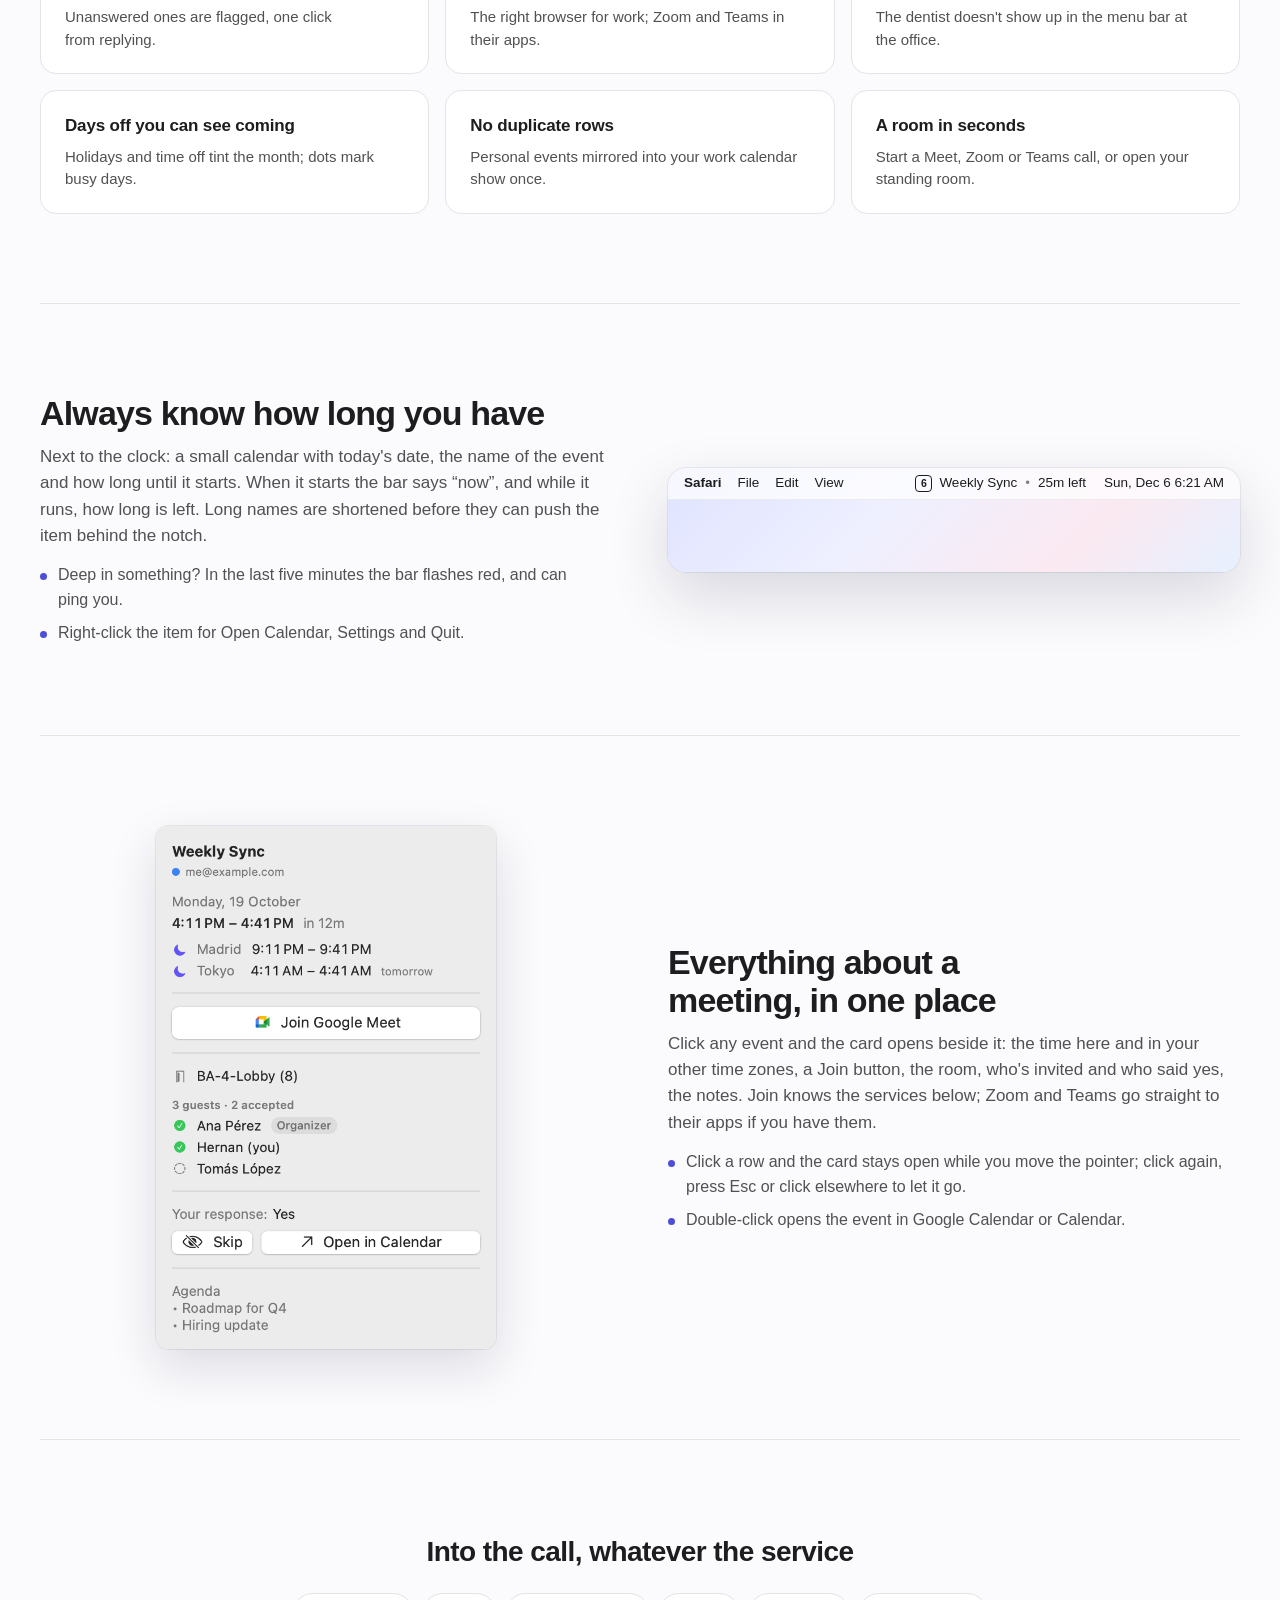
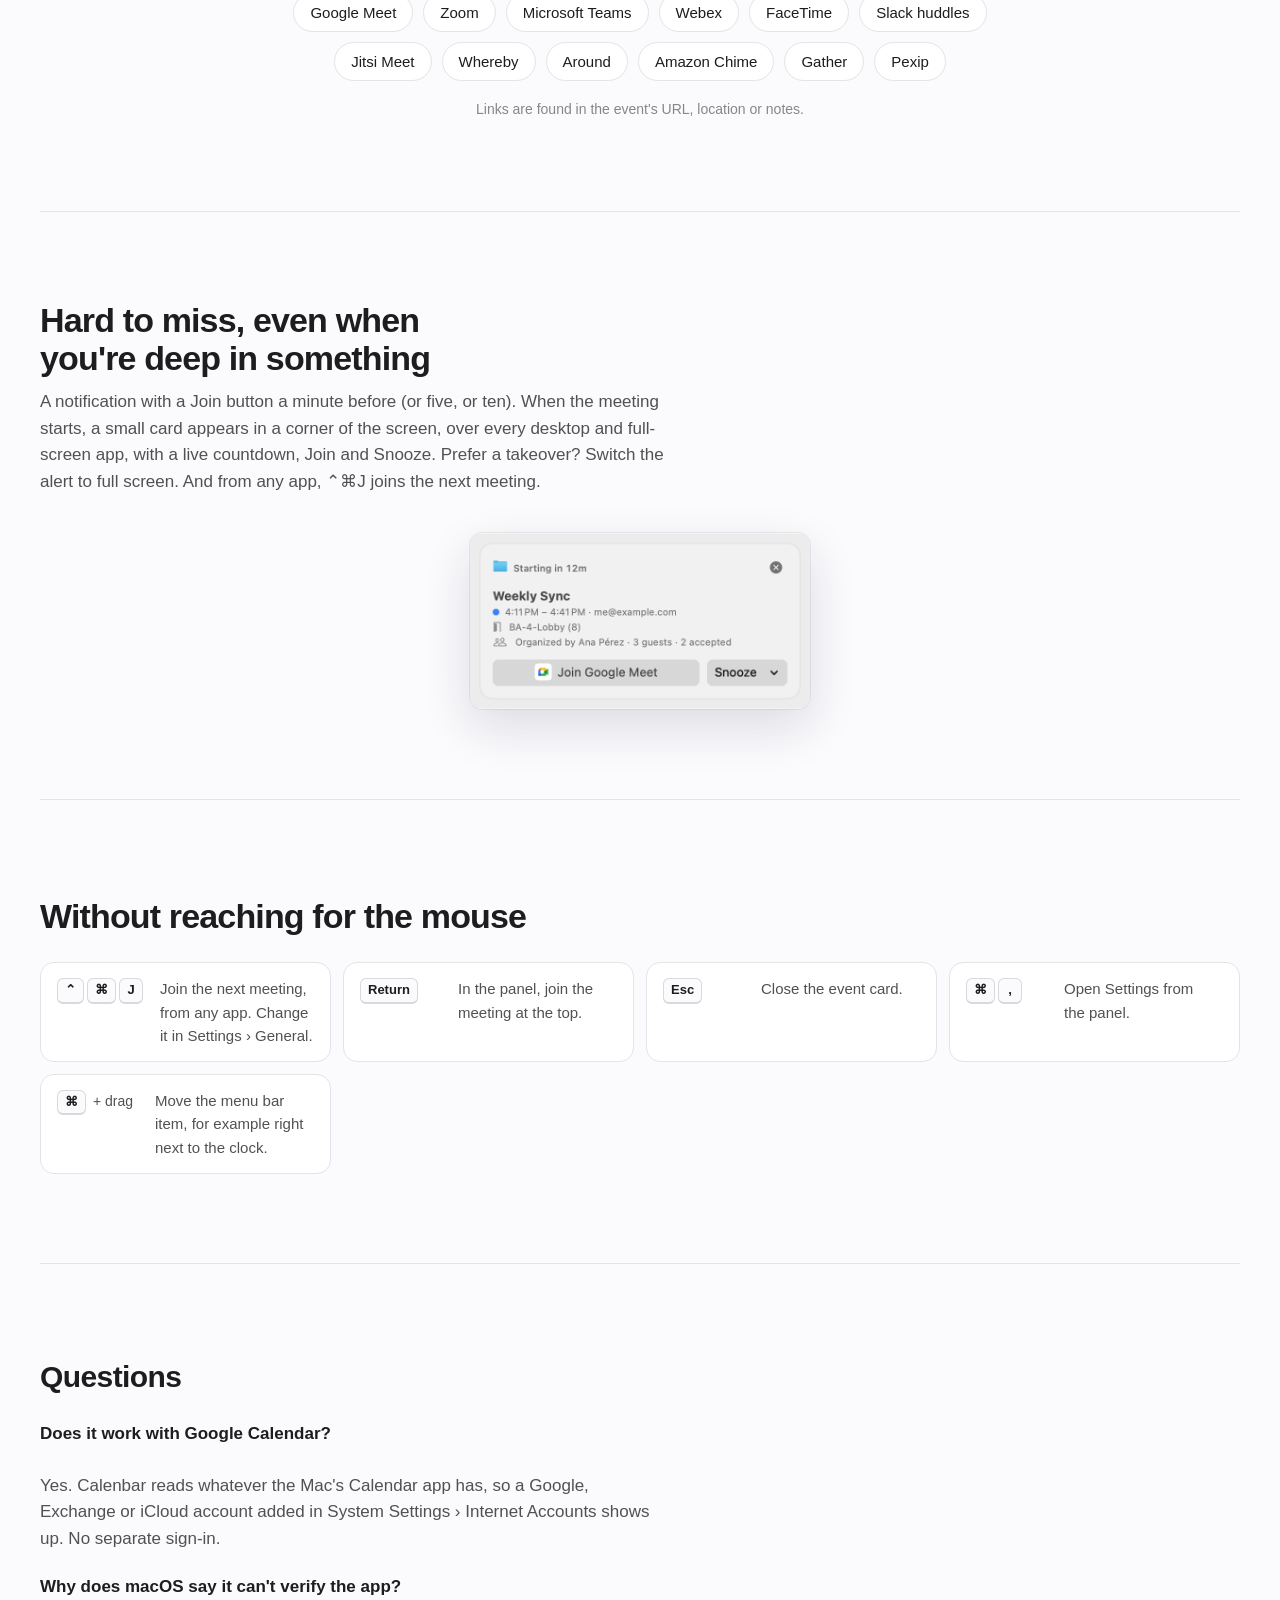
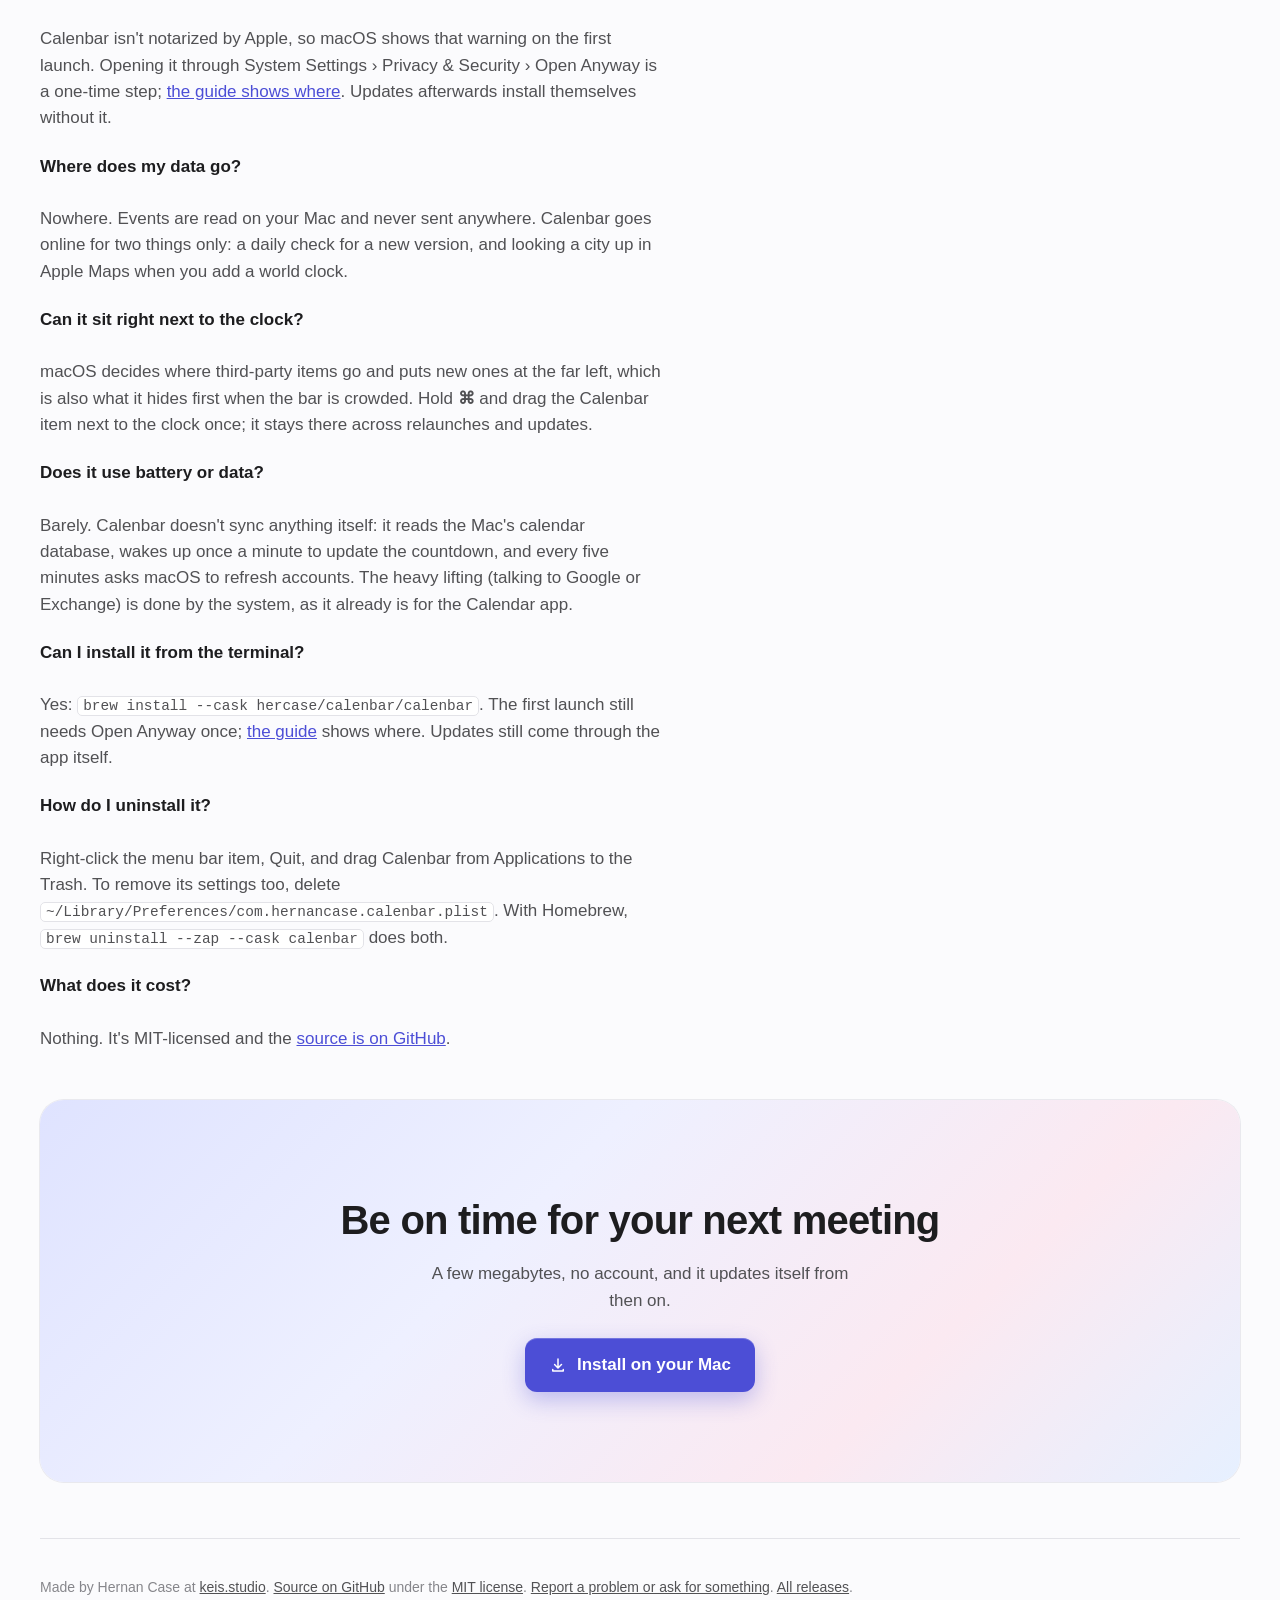
==== commit 445f9076: "chore: credit keis.studio in About, the site footer and the README" ====
--- a/docs/index.html
+++ b/docs/index.html
@@ -29,7 +29,7 @@
 <link rel="icon" href="img/icon.png">
 <link rel="apple-touch-icon" href="img/icon.png">
 <meta name="color-scheme" content="light dark">
-<link rel="stylesheet" href="site.css">
+<link rel="stylesheet" href="site.css?v=b7d10baaff">
 </head>
 <body>
 <div class="wrap">
@@ -247,9 +247,9 @@
     <h2>Preguntas</h2>
     <dl>
       <dt>¿Funciona con Google Calendar?</dt>
-      <dd>Sí. Calenbar lee lo que tiene la app Calendario de la Mac, así que una cuenta de Google, Exchange o iCloud agregada en Ajustes del Sistema › Cuentas de Internet aparece. No hay que iniciar sesión aparte.</dd>
+      <dd>Sí. Calenbar lee lo que tiene la app Calendario de la Mac, así que una cuenta de Google, Exchange o iCloud agregada en Configuración del Sistema › Cuentas de Internet aparece. No hay que iniciar sesión aparte.</dd>
       <dt>¿Por qué macOS dice que no puede verificar la app?</dt>
-      <dd>Calenbar no está notarizada por Apple, así que macOS muestra ese aviso la primera vez. Abrirla desde Ajustes del Sistema › Privacidad y seguridad › Abrir de todas formas se hace una sola vez; <a href="install.html">la guía muestra dónde</a>. Las actualizaciones después se instalan solas.</dd>
+      <dd>Calenbar no está notarizada por Apple, así que macOS muestra ese aviso la primera vez. Abrirla desde Configuración del Sistema › Privacidad y seguridad › Abrir de todas formas se hace una sola vez; <a href="install.html">la guía muestra dónde</a>. Las actualizaciones después se instalan solas.</dd>
       <dt>¿A dónde van mis datos?</dt>
       <dd>A ningún lado. Los eventos se leen en tu Mac y no se envían. Calenbar se conecta solo para dos cosas: ver una vez por día si hay versión nueva, y buscar la ciudad en Apple Maps cuando agregás un reloj del mundo.</dd>
       <dt>¿Puede quedar pegado al reloj?</dt>
@@ -257,7 +257,7 @@
       <dt>¿Gasta batería o datos?</dt>
       <dd>Casi nada. Calenbar no sincroniza por su cuenta: lee la base de datos del calendario de la Mac, se despierta una vez por minuto para actualizar la cuenta regresiva y cada cinco minutos le pide a macOS que refresque las cuentas. El trabajo pesado (hablar con Google o Exchange) lo hace el sistema, como ya lo hace para la app Calendario.</dd>
       <dt>¿Se puede instalar desde la terminal?</dt>
-      <dd>Sí: <code>brew install --cask hercase/calenbar/calenbar</code>. La primera vez igual hay que tocar Abrir de todas formas; <a href="install.html">la guía</a> muestra dónde. Las actualizaciones siguen llegando por la app.</dd>
+      <dd>Sí: <code>brew install --cask hercase/calenbar/calenbar</code>. La primera vez igual hay que tocar Abrir de todos modos; <a href="install.html">la guía</a> muestra dónde. Las actualizaciones siguen llegando por la app.</dd>
       <dt>¿Cómo la desinstalo?</dt>
       <dd>Clic derecho en el ítem de la barra, Salir, y arrastrá Calenbar de Aplicaciones al basurero. Para borrar también sus ajustes, eliminá <code>~/Library/Preferences/com.hernancase.calenbar.plist</code>. Con Homebrew, <code>brew uninstall --zap --cask calenbar</code> hace las dos cosas.</dd>
       <dt>¿Cuánto cuesta?</dt>
@@ -277,8 +277,8 @@
   </section>
 
   <footer>
-    <span data-en>Made by <a href="https://hercase.vercel.app/?utm_source=calenbar&utm_medium=landing">Hernan Case</a>. <a href="https://github.com/hercase/calenbar">Source on GitHub</a> under the <a href="https://github.com/hercase/calenbar/blob/main/LICENSE">MIT license</a>. <a href="https://github.com/hercase/calenbar/issues/new">Report a problem or ask for something</a>. <a href="https://github.com/hercase/calenbar/releases">All releases</a>.</span>
-    <span data-es hidden>Hecho por <a href="https://hercase.vercel.app/?utm_source=calenbar&utm_medium=landing">Hernan Case</a>. <a href="https://github.com/hercase/calenbar">Código en GitHub</a> con <a href="https://github.com/hercase/calenbar/blob/main/LICENSE">licencia MIT</a>. <a href="https://github.com/hercase/calenbar/issues/new">Reportá un problema o pedí algo</a>. <a href="https://github.com/hercase/calenbar/releases">Todas las versiones</a>.</span>
+    <span data-en>Made by Hernan Case at <a href="https://keis.studio/?utm_source=calenbar&utm_medium=landing">keis.studio</a>. <a href="https://github.com/hercase/calenbar">Source on GitHub</a> under the <a href="https://github.com/hercase/calenbar/blob/main/LICENSE">MIT license</a>. <a href="https://github.com/hercase/calenbar/issues/new">Report a problem or ask for something</a>. <a href="https://github.com/hercase/calenbar/releases">All releases</a>.</span>
+    <span data-es hidden>Hecho por Hernan Case en <a href="https://keis.studio/?utm_source=calenbar&utm_medium=landing">keis.studio</a>. <a href="https://github.com/hercase/calenbar">Código en GitHub</a> con <a href="https://github.com/hercase/calenbar/blob/main/LICENSE">licencia MIT</a>. <a href="https://github.com/hercase/calenbar/issues/new">Reportá un problema o pedí algo</a>. <a href="https://github.com/hercase/calenbar/releases">Todas las versiones</a>.</span>
   </footer>
 </div>
 <script type="application/ld+json">
@@ -293,11 +293,12 @@
   "downloadUrl": "https://github.com/hercase/calenbar/releases/latest/download/Calenbar.dmg",
   "image": "https://hercase.github.io/calenbar/img/og.jpg",
   "offers": { "@type": "Offer", "price": "0", "priceCurrency": "USD" },
-  "author": { "@type": "Person", "name": "Hernan Case", "url": "https://hercase.vercel.app/" },
+  "author": { "@type": "Person", "name": "Hernan Case", "worksFor": { "@type": "Organization", "name": "keis.studio", "url": "https://keis.studio/" } },
+  "publisher": { "@type": "Organization", "name": "keis.studio", "url": "https://keis.studio/" },
   "softwareHelp": { "@type": "WebPage", "url": "https://hercase.github.io/calenbar/install.html" },
   "license": "https://github.com/hercase/calenbar/blob/main/LICENSE"
 }
 </script>
-<script src="site.js"></script>
+<script src="site.js?v=22f136ac59"></script>
 </body>
 </html>
--- a/docs/site.css
+++ b/docs/site.css
@@ -11,7 +11,7 @@
   --paper: #fbfbfd; --ink: #1d1d1f; --ink-2: #515154; --ink-3: #86868b; --rule: #e3e3e8;
   --accent: #4c4ed6; --accent-ink: #ffffff; --band: #eef0ff;
   --bar: rgba(255, 255, 255, .72); --bar-ink: #1d1d1f;
-  --win: #ffffff; --win-rule: #d8d8dd; --win-head: #f2f2f5; --sys-blue: #0a84ff; --sys-green: #34c759;
+  --win: #ffffff; --win-rule: #d8d8dd;
   --shadow: 0 0 0 1px rgba(0,0,0,.07), 0 18px 48px rgba(28, 29, 70, .14);
   --wallpaper: linear-gradient(135deg, #dfe3ff 0%, #eef0ff 38%, #fbe9f1 72%, #e6f0ff 100%);
   --wallpaper-edge: rgba(28, 29, 70, .08);
@@ -22,7 +22,7 @@
     --paper: #141416; --ink: #f5f5f7; --ink-2: #c7c7cc; --ink-3: #8e8e93; --rule: #2c2c30;
     --accent: #8a8cff; --accent-ink: #0d0d1f; --band: #1c1d33;
     --bar: rgba(40, 40, 46, .72); --bar-ink: #f5f5f7;
-    --win: #2c2c2e; --win-rule: #3f3f44; --win-head: #353538;
+    --win: #2c2c2e; --win-rule: #3f3f44;
     --shadow: 0 0 0 1px rgba(255,255,255,.08), 0 18px 48px rgba(0, 0, 0, .55);
     --wallpaper: linear-gradient(135deg, #1b1c3a 0%, #262a5c 40%, #3a2550 75%, #1c2440 100%);
     --wallpaper-edge: rgba(255,255,255,.08);
@@ -41,8 +41,8 @@
 a { color: var(--accent); }
 a:focus-visible, button:focus-visible { outline: 3px solid var(--accent); outline-offset: 3px; border-radius: 6px; }
 .wrap { max-width: calc(var(--page) + 2 * var(--gutter)); margin: 0 auto; padding: 0 var(--gutter); }
-/* Reading pages (guide, release notes): a narrower column, left-aligned with the logo. */
-.guide, .release { max-width: var(--content); }
+/* Reading pages (guide, release notes): the whole page, header included, narrows to --content and stays centred. */
+.wrap.reading { max-width: calc(var(--content) + 2 * var(--gutter)); }
 [hidden] { display: none !important; }
 b { font-weight: 600; }
 h1, h2, h3 { text-wrap: balance; }
@@ -243,9 +243,8 @@
 .cmd button.copied { color: #28c840; border-color: rgba(40,200,64,.5); }
 .way code { font-size: .92em; }
 .way p code, .way li code { background: var(--paper); border: 1px solid var(--rule); border-radius: 5px; padding: 1px 5px; }
-.steps-head { margin: 56px 0 6px; font-size: clamp(24px, 3vw, 30px); letter-spacing: -0.025em; }
-.steps-head + p { color: var(--ink-2); margin: 0 0 20px; max-width: var(--measure); }
-.step { display: grid; grid-template-columns: minmax(0, 1fr) 260px; gap: 40px; align-items: start; padding: 0 0 44px 52px; position: relative; }
+.steps-head { margin: 56px 0 24px; font-size: clamp(24px, 3vw, 30px); letter-spacing: -0.025em; }
+.step { display: grid; gap: 16px; padding: 0 0 44px 52px; position: relative; }
 .step::before { content: ""; position: absolute; left: 15px; top: 36px; bottom: 4px; width: 2px; border-radius: 2px; background: var(--rule); }
 .step:last-of-type::before { display: none; }
 .step > div { max-width: 62ch; }
@@ -254,25 +253,9 @@
 .step p { margin: 0; color: var(--ink-2); font-size: 16px; }
 .step p b { color: var(--ink); }
 .step figure { margin: 0; }
-.step figure img { display: block; width: 100%; height: auto; border-radius: 10px; box-shadow: 0 0 0 1px rgba(0,0,0,.08); }
-.step figure img[src*="gatekeeper"] { width: 220px; margin: 0 auto; box-shadow: var(--shadow); border-radius: 14px; }
-@media (max-width: 640px) { .step { grid-template-columns: 1fr; gap: 16px; padding-left: 48px; } .step figure { max-width: 300px; } }
-.win { background: var(--win); border-radius: 10px; box-shadow: 0 0 0 1px var(--win-rule), 0 6px 18px rgba(0,0,0,.08); font-size: 11.5px; overflow: hidden; color: var(--ink); }
-.win .head { background: var(--win-head); padding: 7px 10px; font-weight: 600; border-bottom: 1px solid var(--win-rule); display: flex; align-items: center; gap: 6px; }
-.win .head .lights { display: inline-flex; gap: 4px; margin-right: 4px; }
-.win .head .lights i { width: 8px; height: 8px; border-radius: 50%; background: #d9d9de; display: block; }
-.win .body { padding: 10px; display: grid; gap: 8px; }
-.win .row { display: flex; align-items: center; justify-content: space-between; gap: 8px; }
-.win .muted { color: var(--ink-3); }
-.win .btn { background: var(--sys-blue); color: #fff; border-radius: 6px; padding: 4px 9px; font-weight: 600; white-space: nowrap; }
-.win .btn.plain { background: var(--win-head); color: var(--ink); box-shadow: inset 0 0 0 1px var(--win-rule); }
-.win .switch { width: 26px; height: 15px; border-radius: 8px; background: #c8c8cd; position: relative; flex: none; }
-.win .switch::after { content: ""; position: absolute; top: 1.5px; left: 1.5px; width: 12px; height: 12px; border-radius: 50%; background: #fff; }
-.win .switch.on { background: var(--sys-green); }
-.win .switch.on::after { left: 12.5px; }
-.win.dialog .body { text-align: center; padding: 14px 12px; }
-.win.dialog .icon { width: 30px; height: 30px; border-radius: 7px; margin: 0 auto 8px; display: grid; place-items: center; border: 1.5px solid var(--accent); color: var(--accent); font-weight: 700; font-size: 13px; }
-.win.dialog .buttons { display: flex; gap: 6px; justify-content: center; margin-top: 10px; }
+.step figure img { display: block; max-width: 100%; height: auto; border-radius: 10px; box-shadow: 0 0 0 1px rgba(0,0,0,.08); }
+.step figure img.dialog { box-shadow: var(--shadow); border-radius: 14px; }
+@media (max-width: 640px) { .step { padding-left: 48px; } }
 .after { background: var(--band); border-radius: 16px; padding: 18px 22px; color: var(--ink-2); margin: 8px 0 40px; }
 .after b { color: var(--ink); }
 
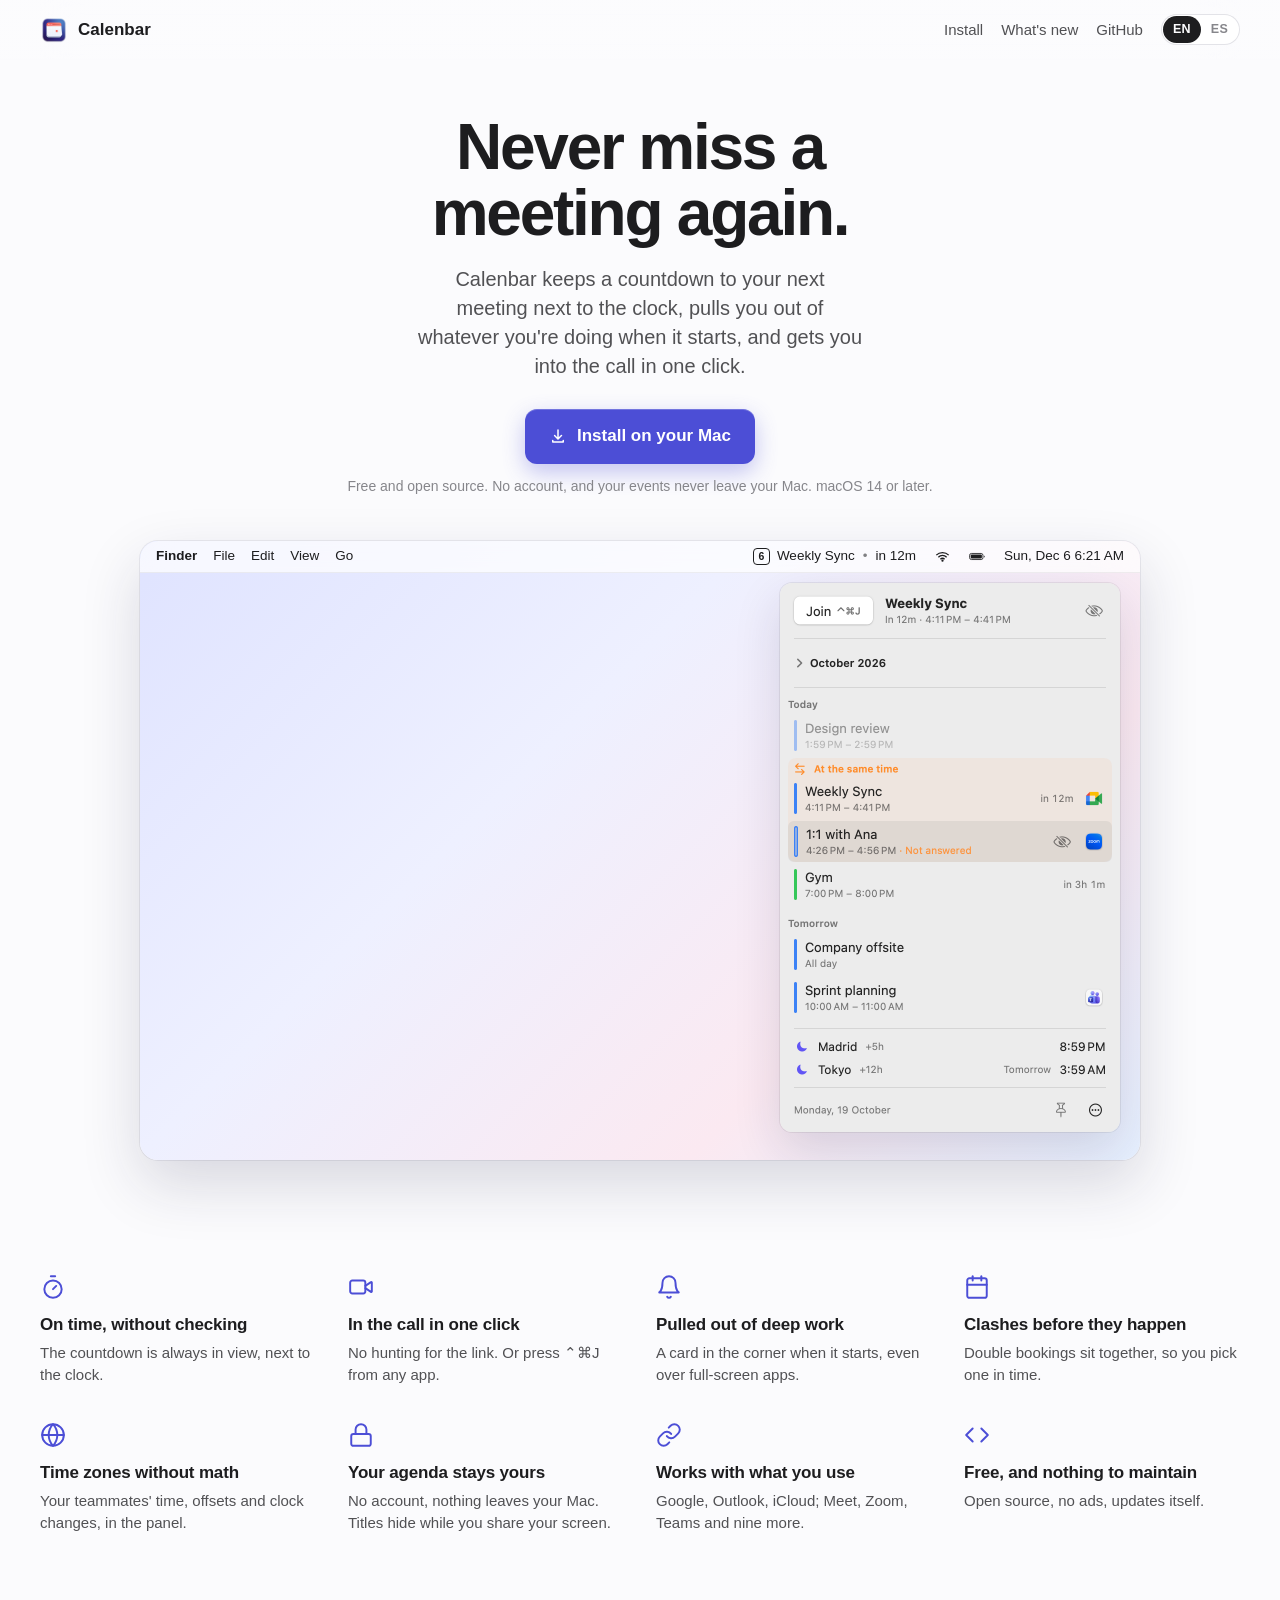
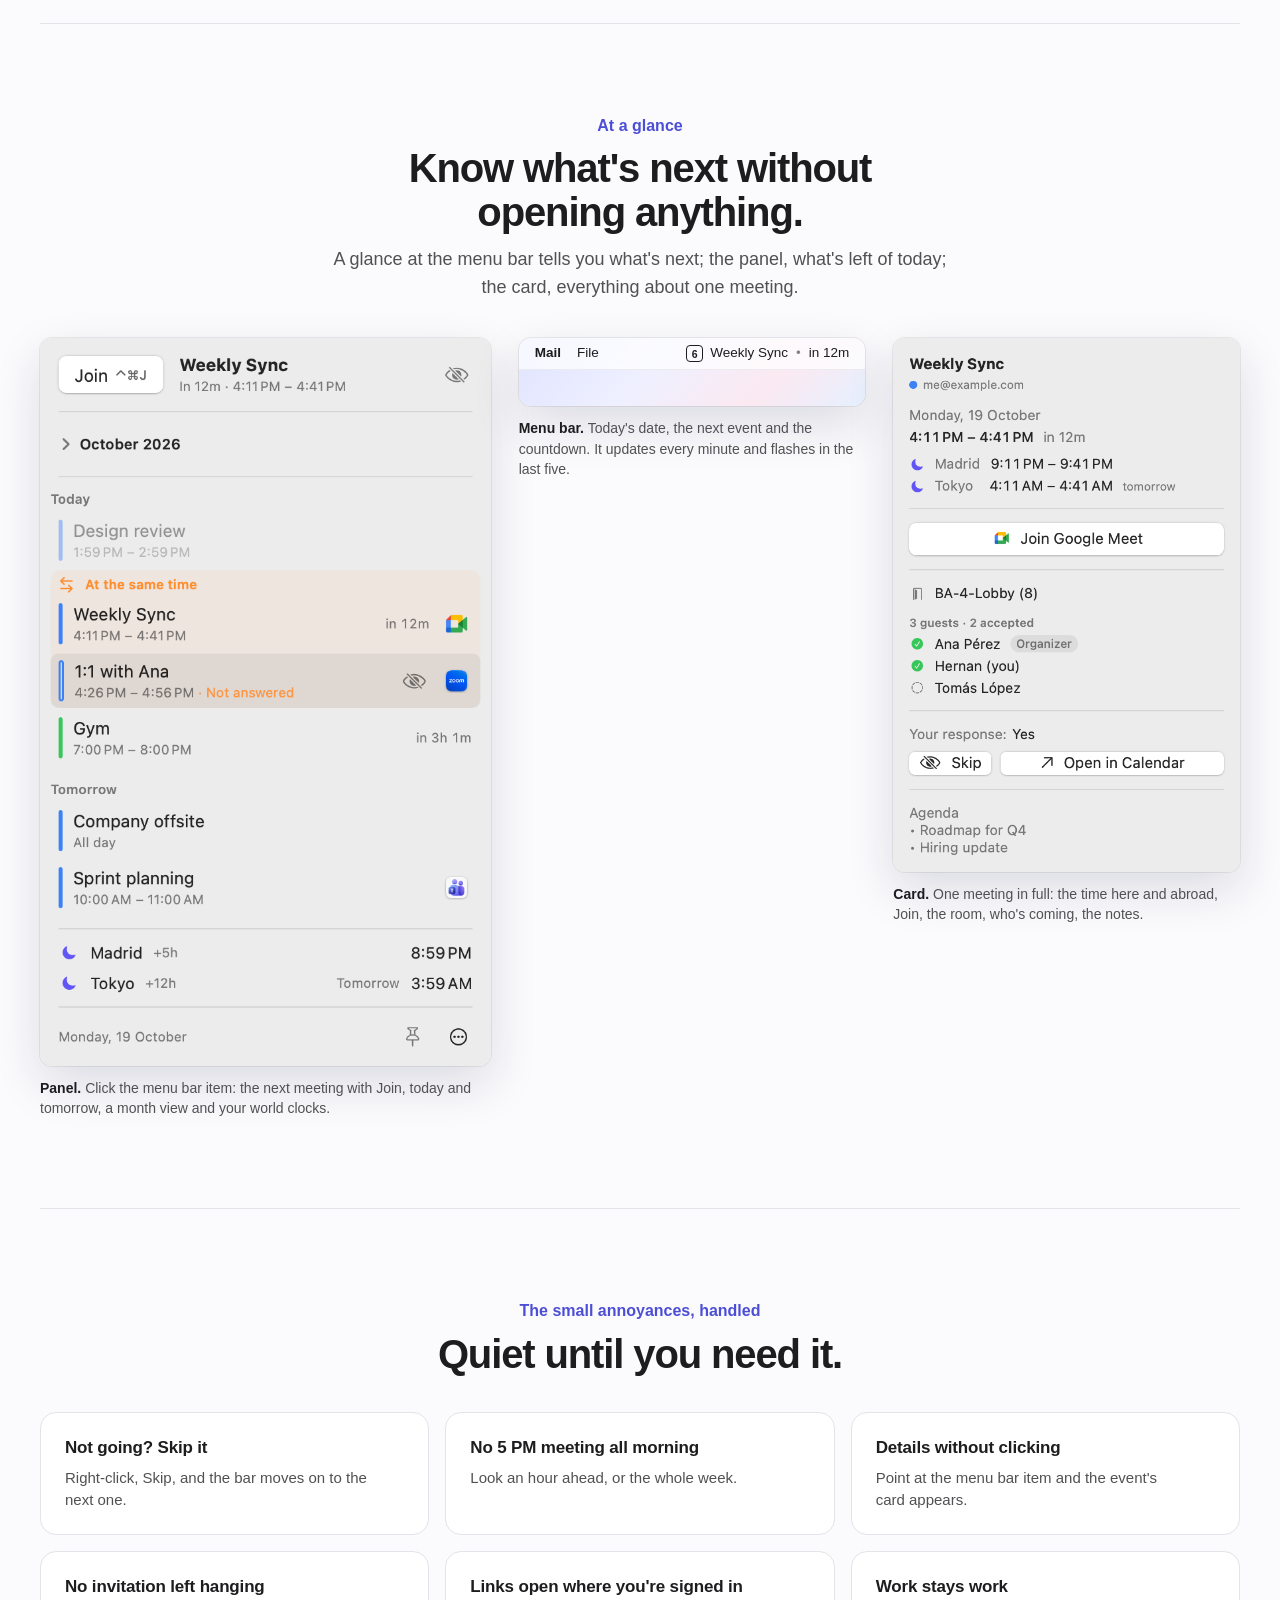
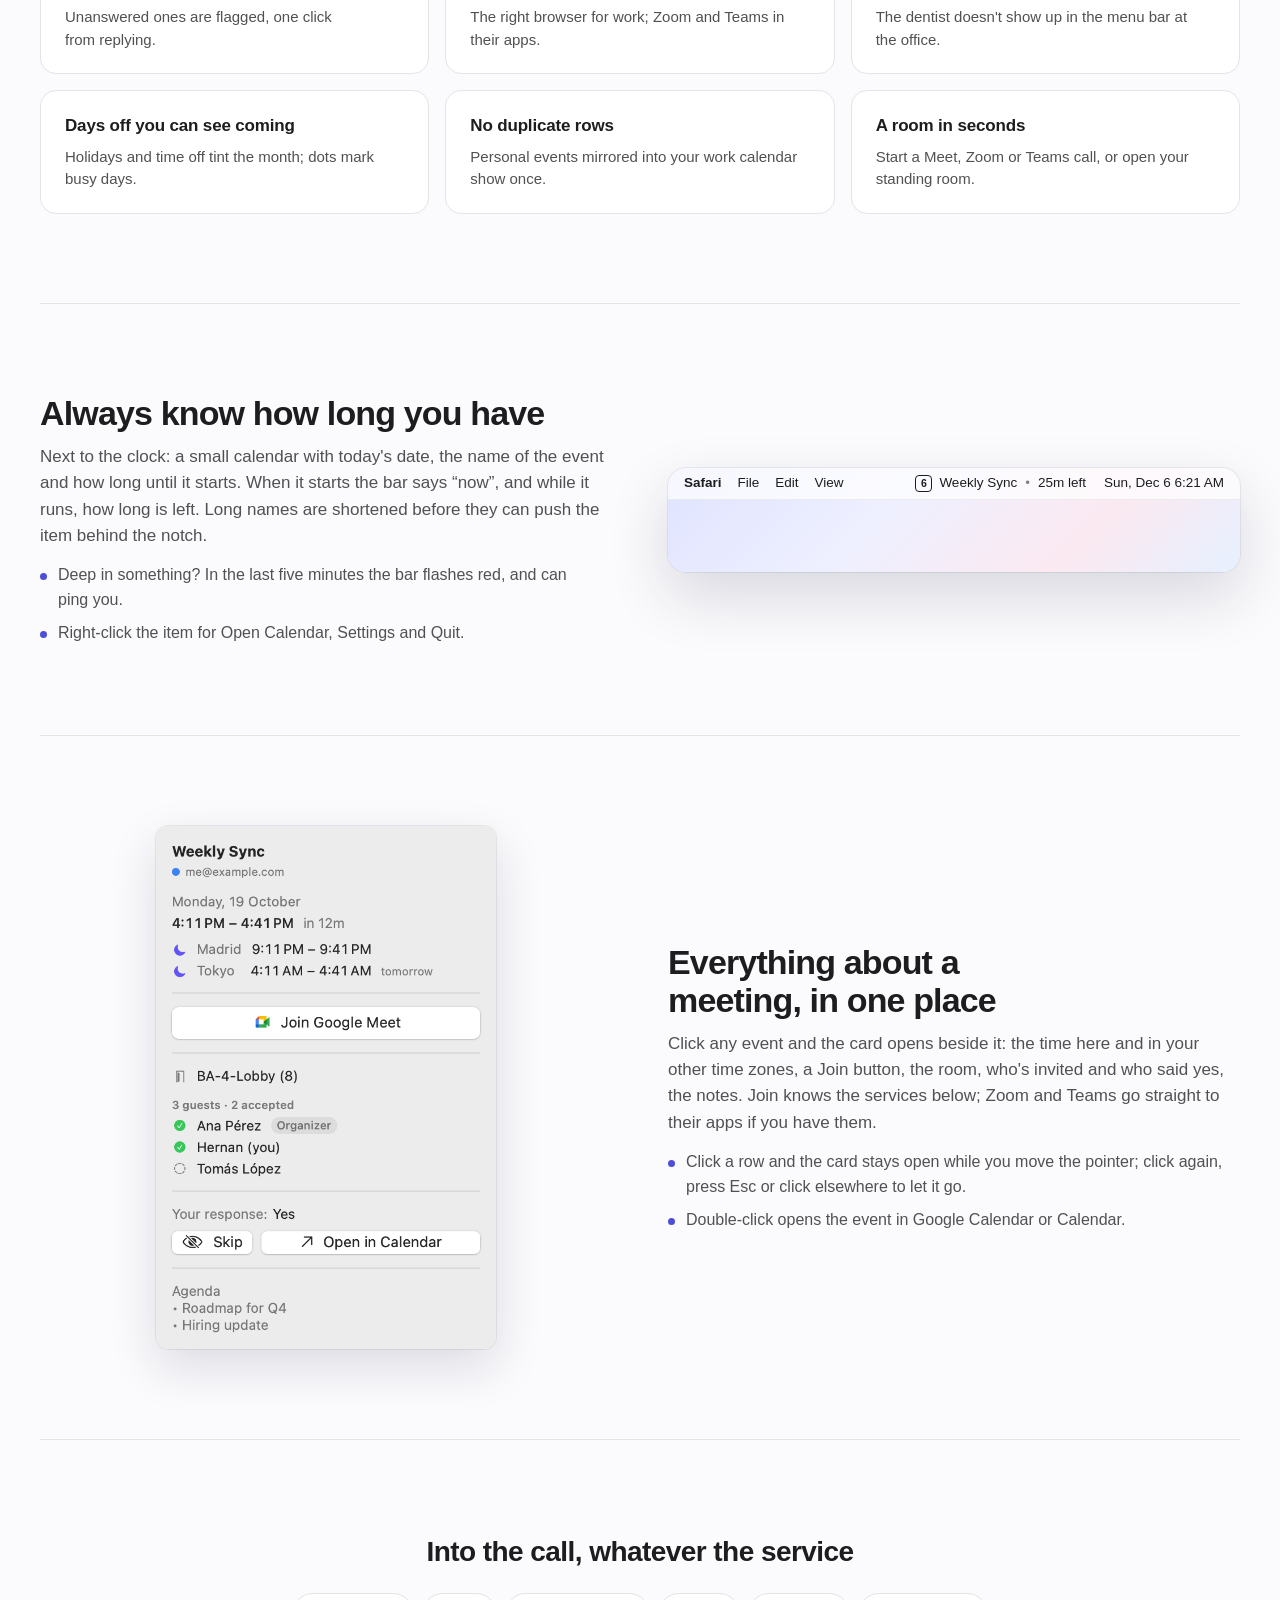
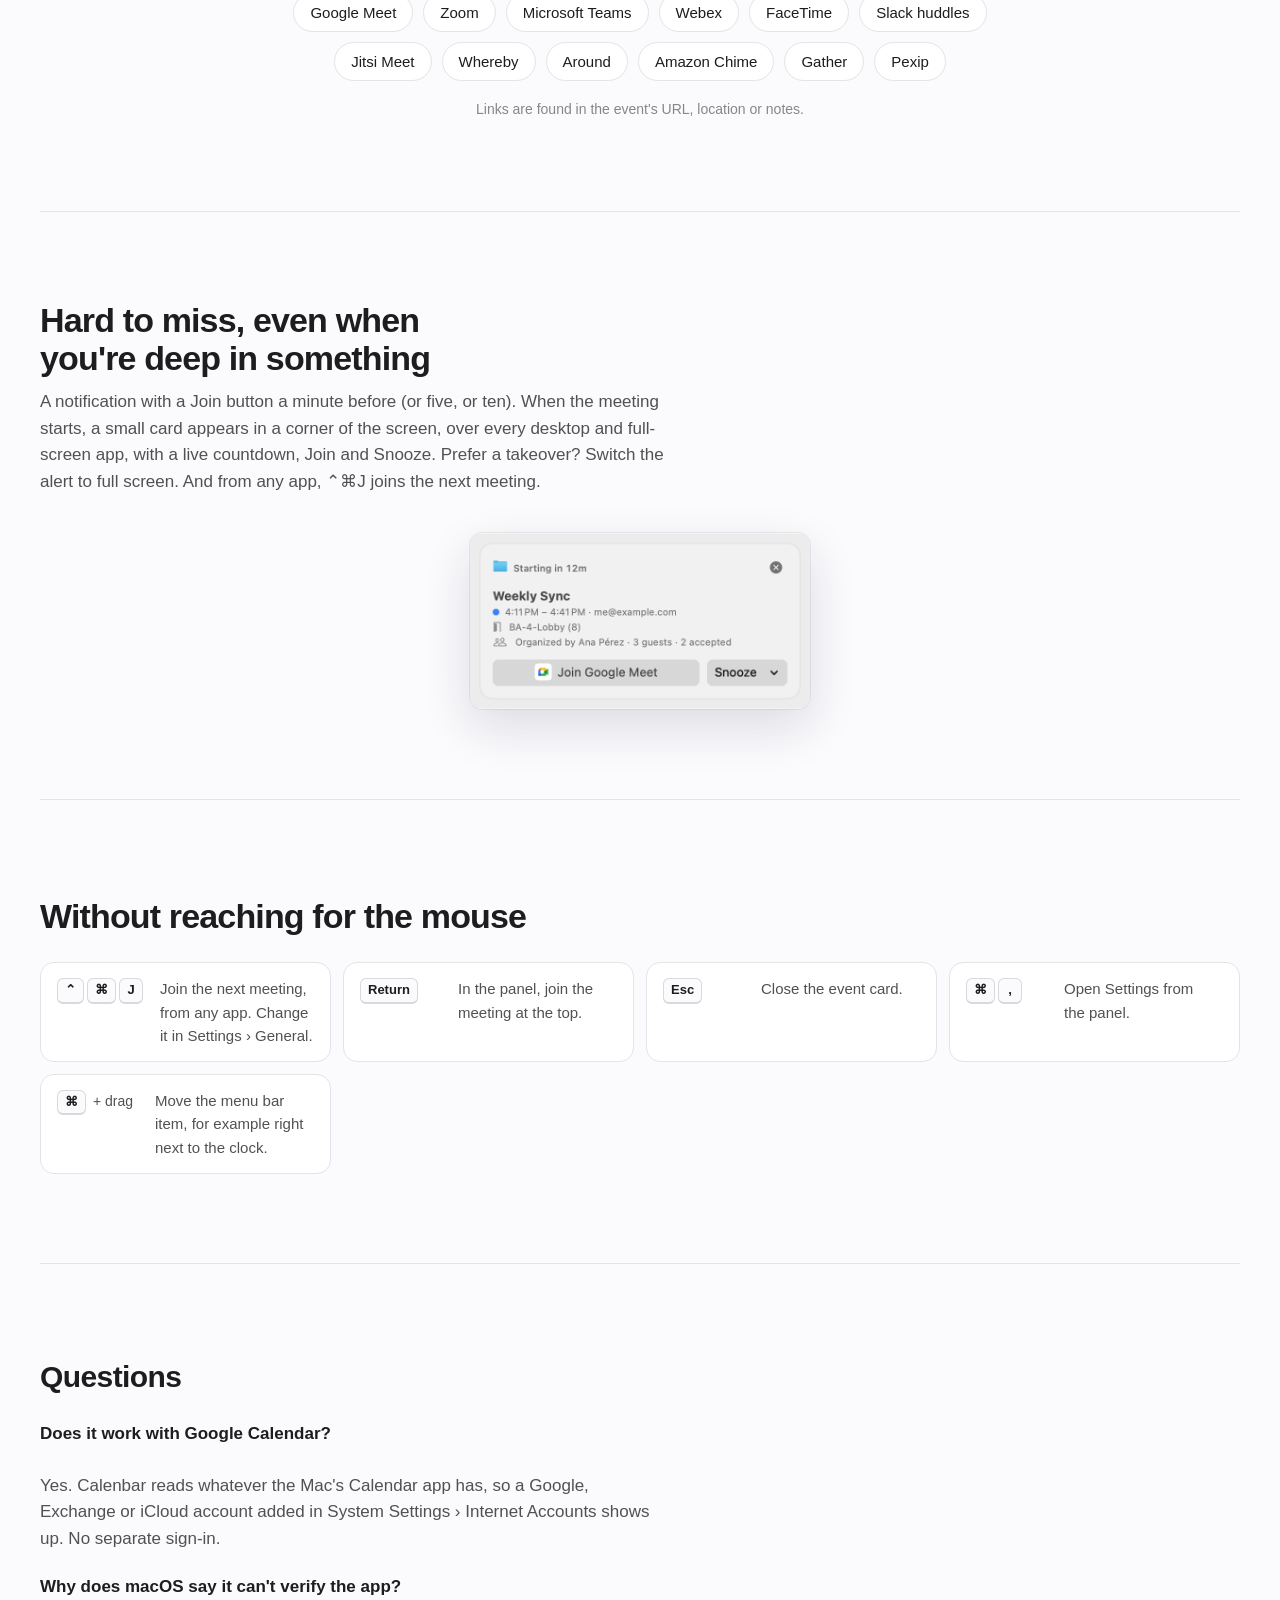
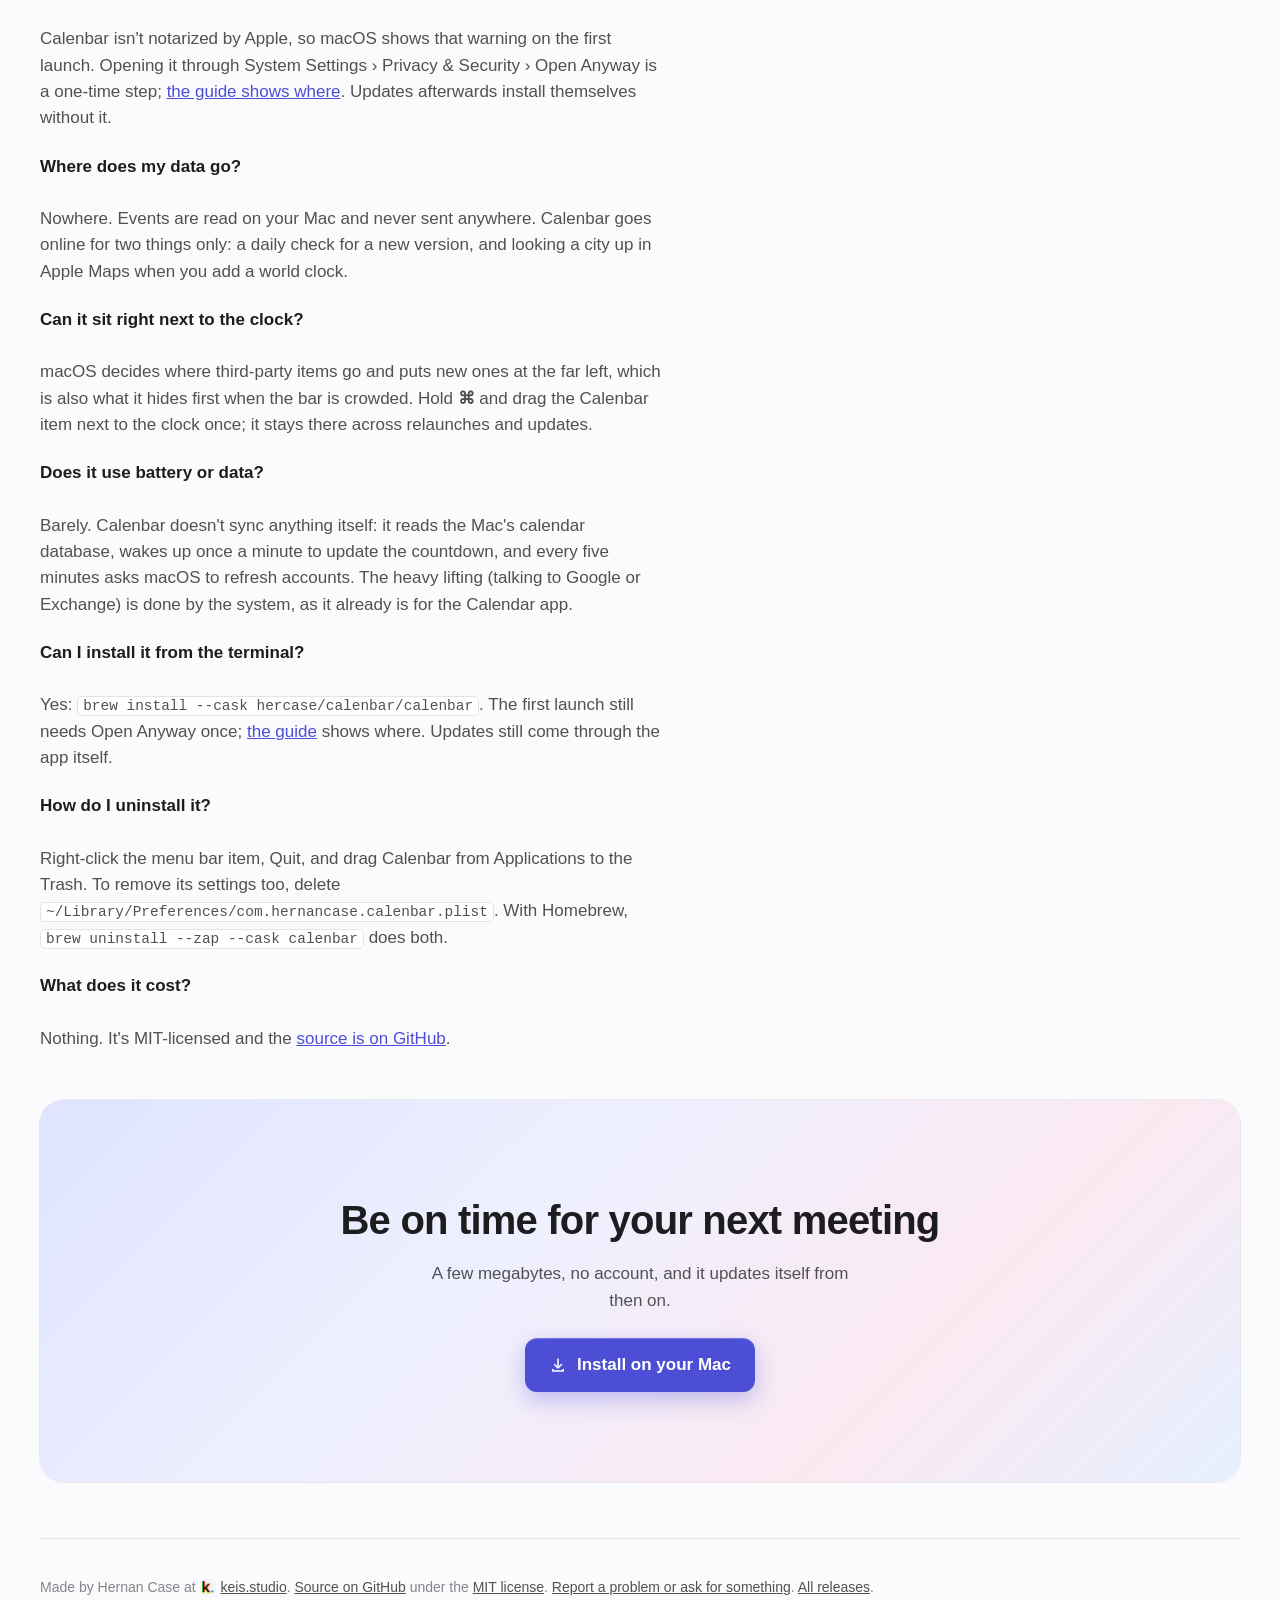
==== commit d5cfee18: "chore: show the keis.studio monogram next to the studio credit" ====
--- a/docs/index.html
+++ b/docs/index.html
@@ -29,7 +29,7 @@
 <link rel="icon" href="img/icon.png">
 <link rel="apple-touch-icon" href="img/icon.png">
 <meta name="color-scheme" content="light dark">
-<link rel="stylesheet" href="site.css?v=b7d10baaff">
+<link rel="stylesheet" href="site.css?v=3950f8e8be">
 </head>
 <body>
 <div class="wrap">
@@ -277,8 +277,8 @@
   </section>
 
   <footer>
-    <span data-en>Made by Hernan Case at <a href="https://keis.studio/?utm_source=calenbar&utm_medium=landing">keis.studio</a>. <a href="https://github.com/hercase/calenbar">Source on GitHub</a> under the <a href="https://github.com/hercase/calenbar/blob/main/LICENSE">MIT license</a>. <a href="https://github.com/hercase/calenbar/issues/new">Report a problem or ask for something</a>. <a href="https://github.com/hercase/calenbar/releases">All releases</a>.</span>
-    <span data-es hidden>Hecho por Hernan Case en <a href="https://keis.studio/?utm_source=calenbar&utm_medium=landing">keis.studio</a>. <a href="https://github.com/hercase/calenbar">Código en GitHub</a> con <a href="https://github.com/hercase/calenbar/blob/main/LICENSE">licencia MIT</a>. <a href="https://github.com/hercase/calenbar/issues/new">Reportá un problema o pedí algo</a>. <a href="https://github.com/hercase/calenbar/releases">Todas las versiones</a>.</span>
+    <span data-en>Made by Hernan Case at <a class="studio" href="https://keis.studio/?utm_source=calenbar&utm_medium=landing"><picture class="studio-mark"><source srcset="img/keis-ink.svg" media="(prefers-color-scheme: dark)"><img src="img/keis-paper.svg" width="16" height="16" alt=""></picture>keis.studio</a>. <a href="https://github.com/hercase/calenbar">Source on GitHub</a> under the <a href="https://github.com/hercase/calenbar/blob/main/LICENSE">MIT license</a>. <a href="https://github.com/hercase/calenbar/issues/new">Report a problem or ask for something</a>. <a href="https://github.com/hercase/calenbar/releases">All releases</a>.</span>
+    <span data-es hidden>Hecho por Hernan Case en <a class="studio" href="https://keis.studio/?utm_source=calenbar&utm_medium=landing"><picture class="studio-mark"><source srcset="img/keis-ink.svg" media="(prefers-color-scheme: dark)"><img src="img/keis-paper.svg" width="16" height="16" alt=""></picture>keis.studio</a>. <a href="https://github.com/hercase/calenbar">Código en GitHub</a> con <a href="https://github.com/hercase/calenbar/blob/main/LICENSE">licencia MIT</a>. <a href="https://github.com/hercase/calenbar/issues/new">Reportá un problema o pedí algo</a>. <a href="https://github.com/hercase/calenbar/releases">Todas las versiones</a>.</span>
   </footer>
 </div>
 <script type="application/ld+json">
--- a/docs/site.css
+++ b/docs/site.css
@@ -266,3 +266,5 @@
 footer { padding: 36px 0 48px; color: var(--ink-3); font-size: 14px; border-top: 1px solid var(--rule); }
 footer a { color: var(--ink-2); }
 footer span { line-height: 1.8; }
+footer a.studio { white-space: nowrap; }
+footer .studio-mark img { display: inline-block; width: 16px; height: 16px; margin-right: 5px; vertical-align: -3px; border-radius: 4px; }
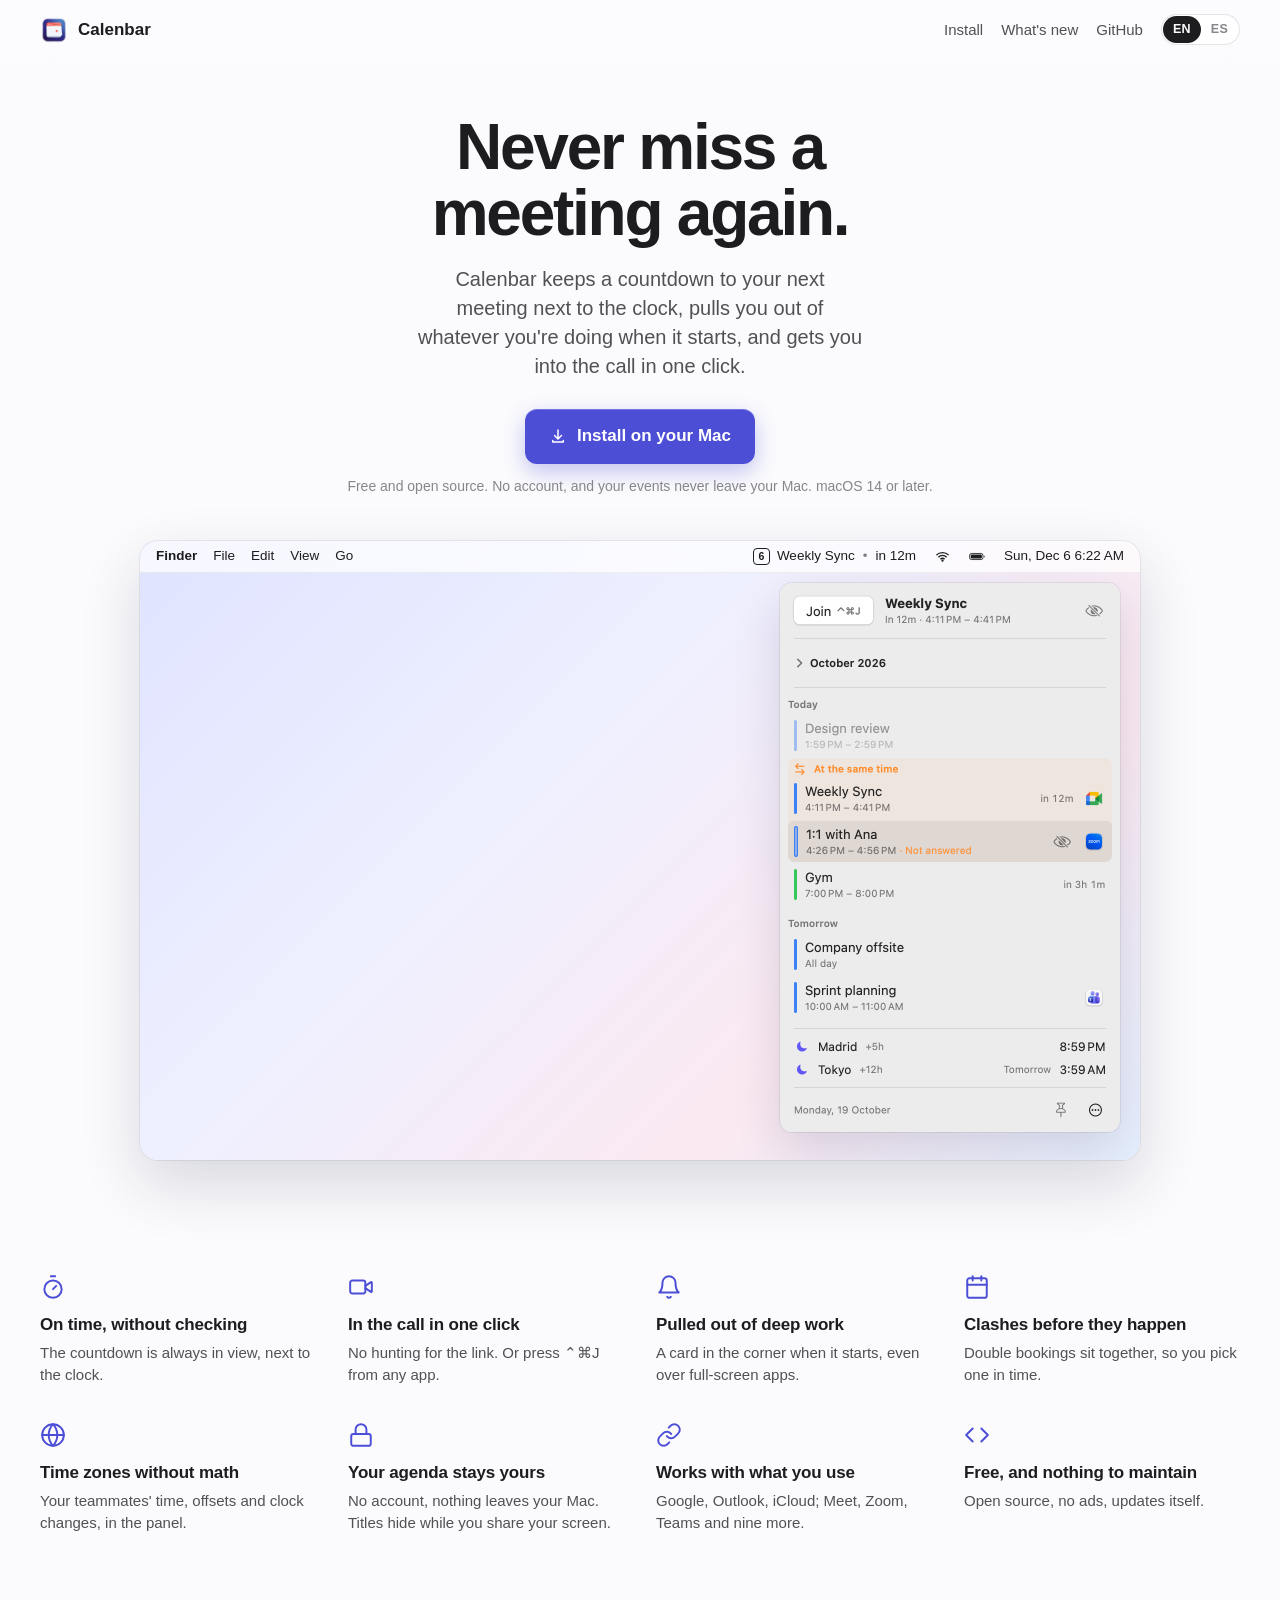
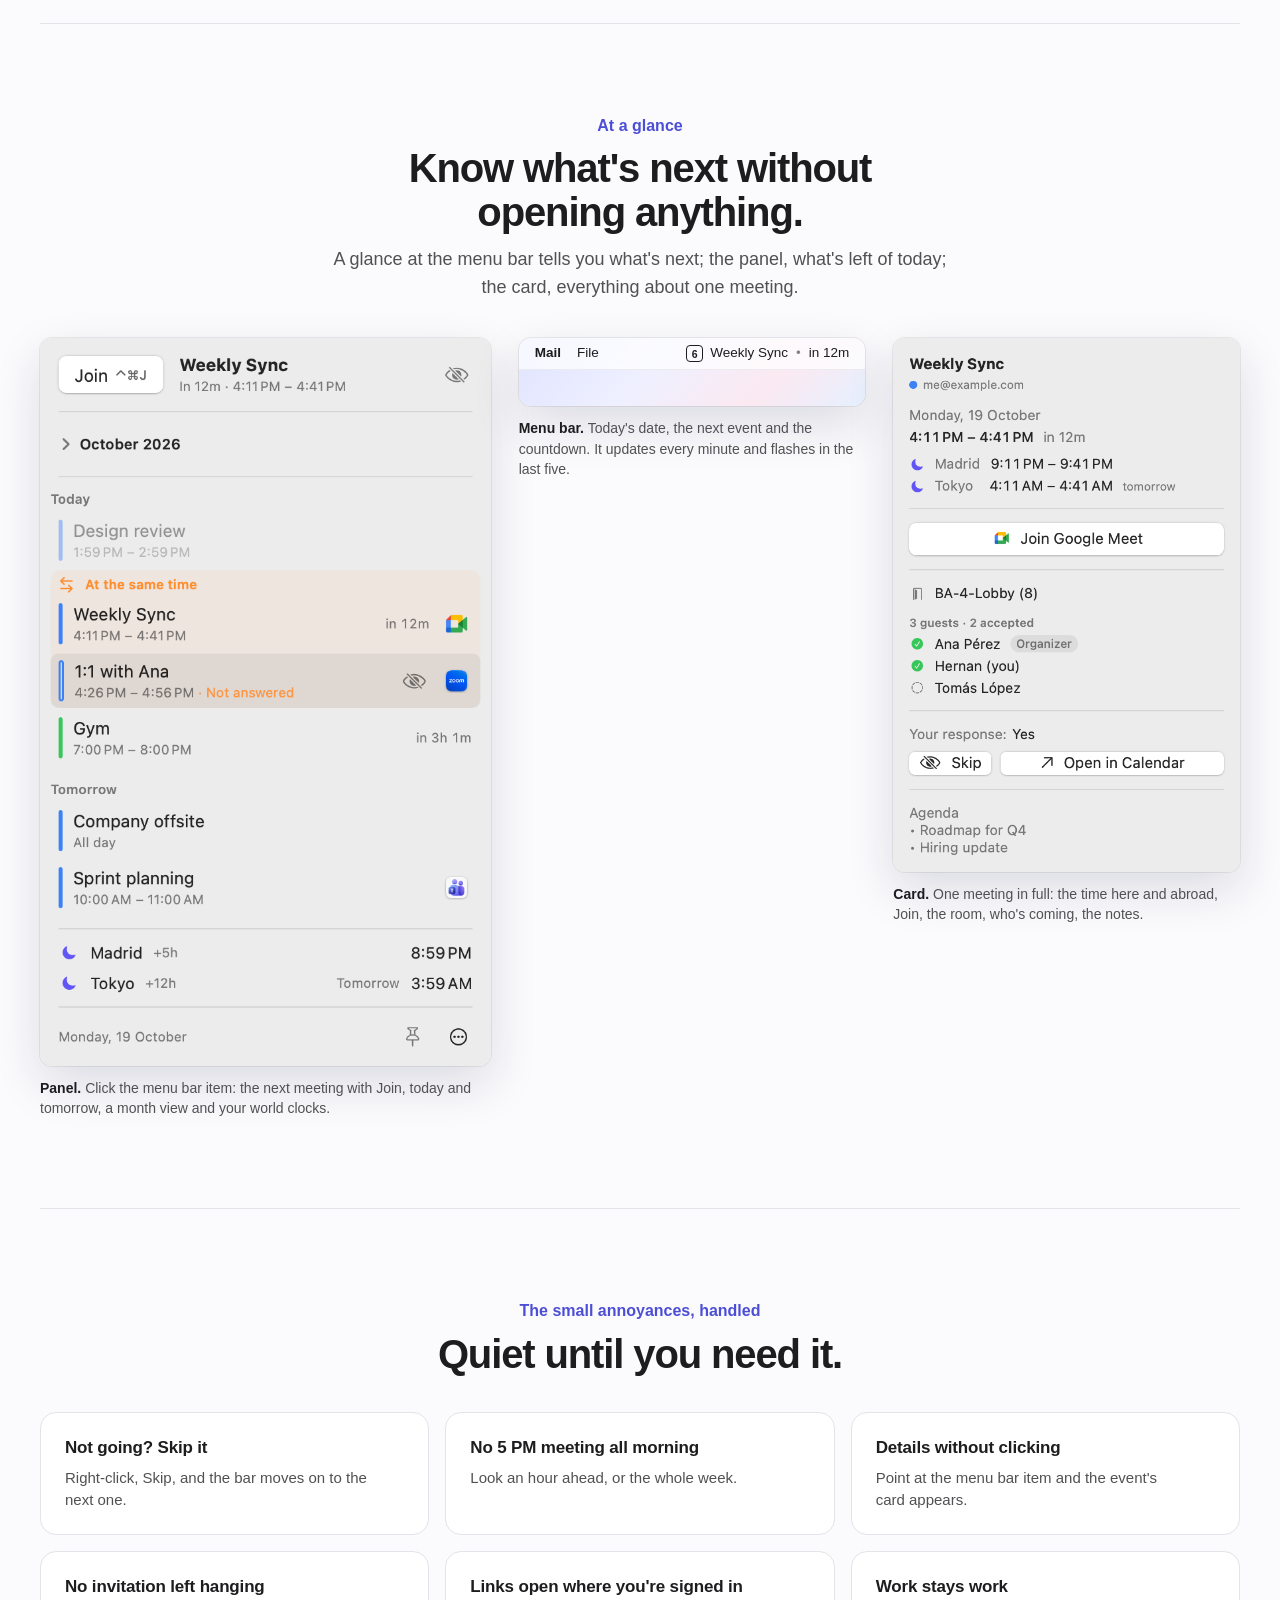
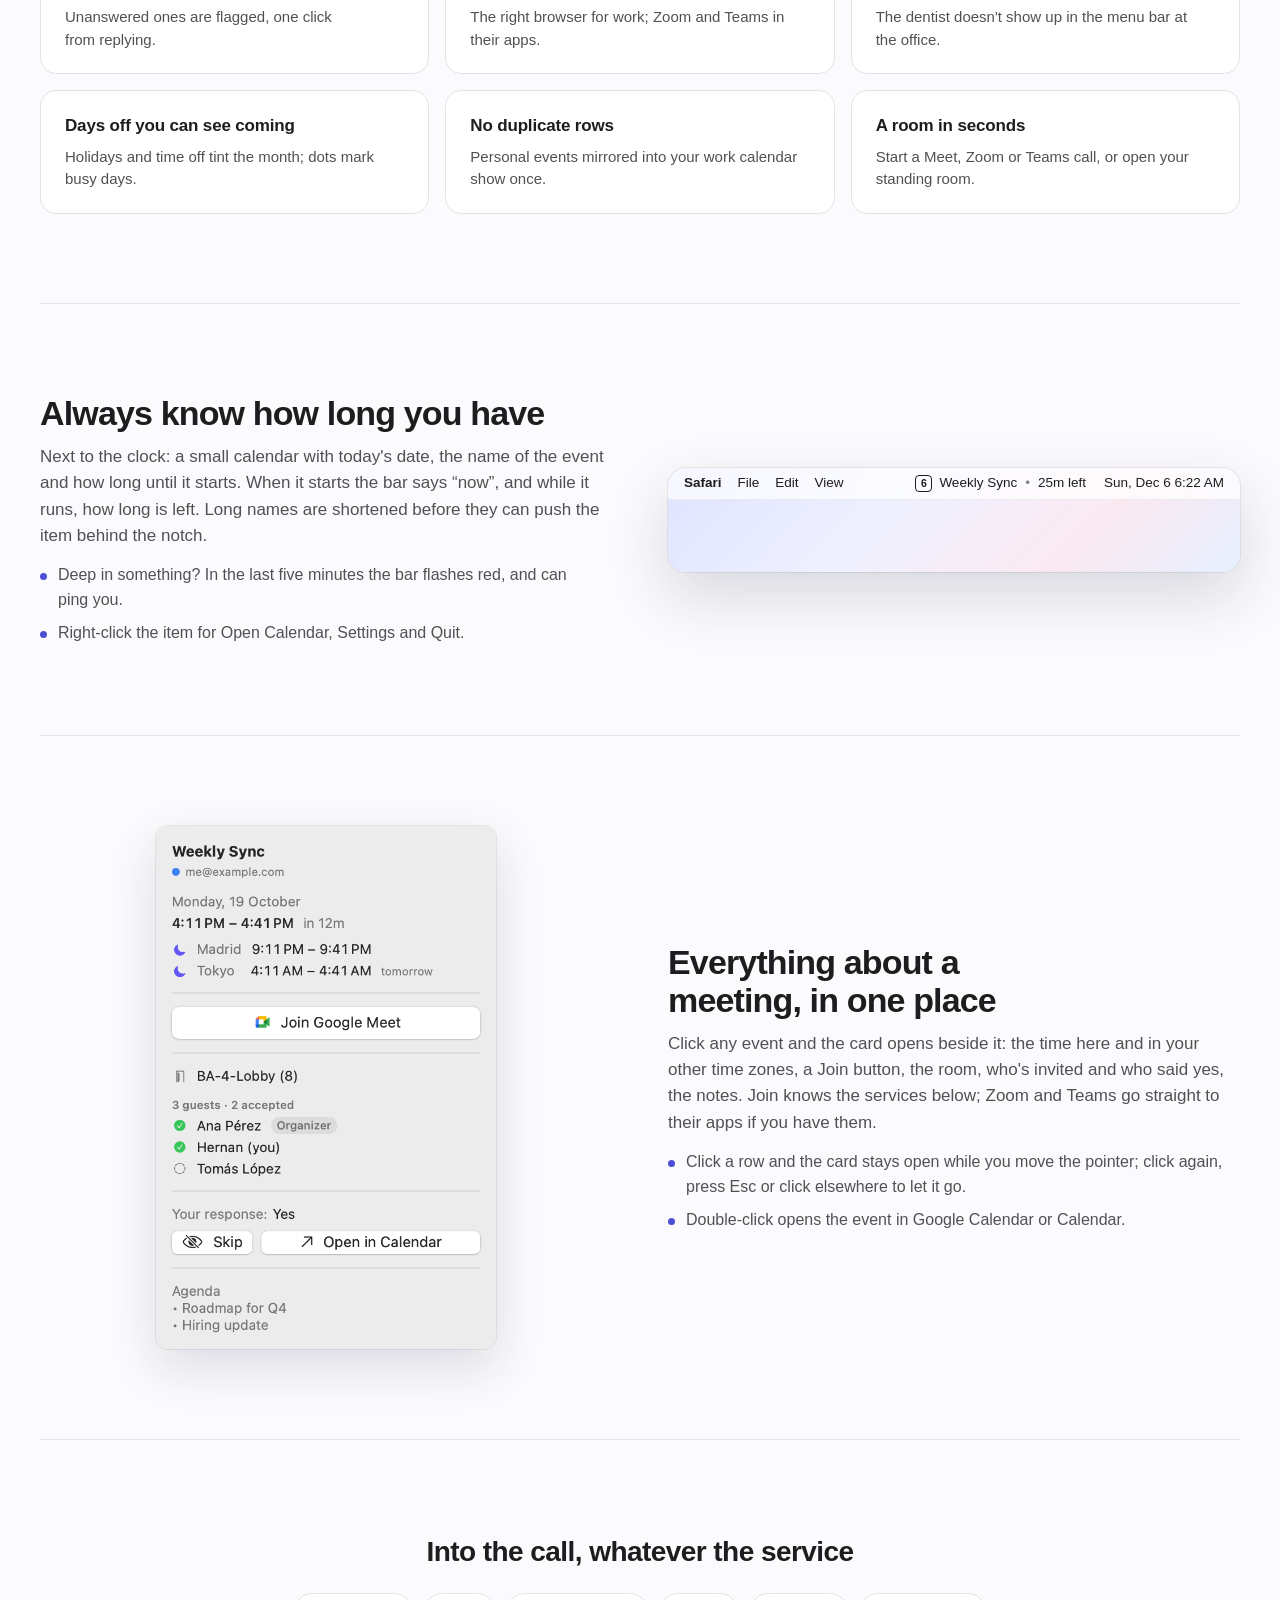
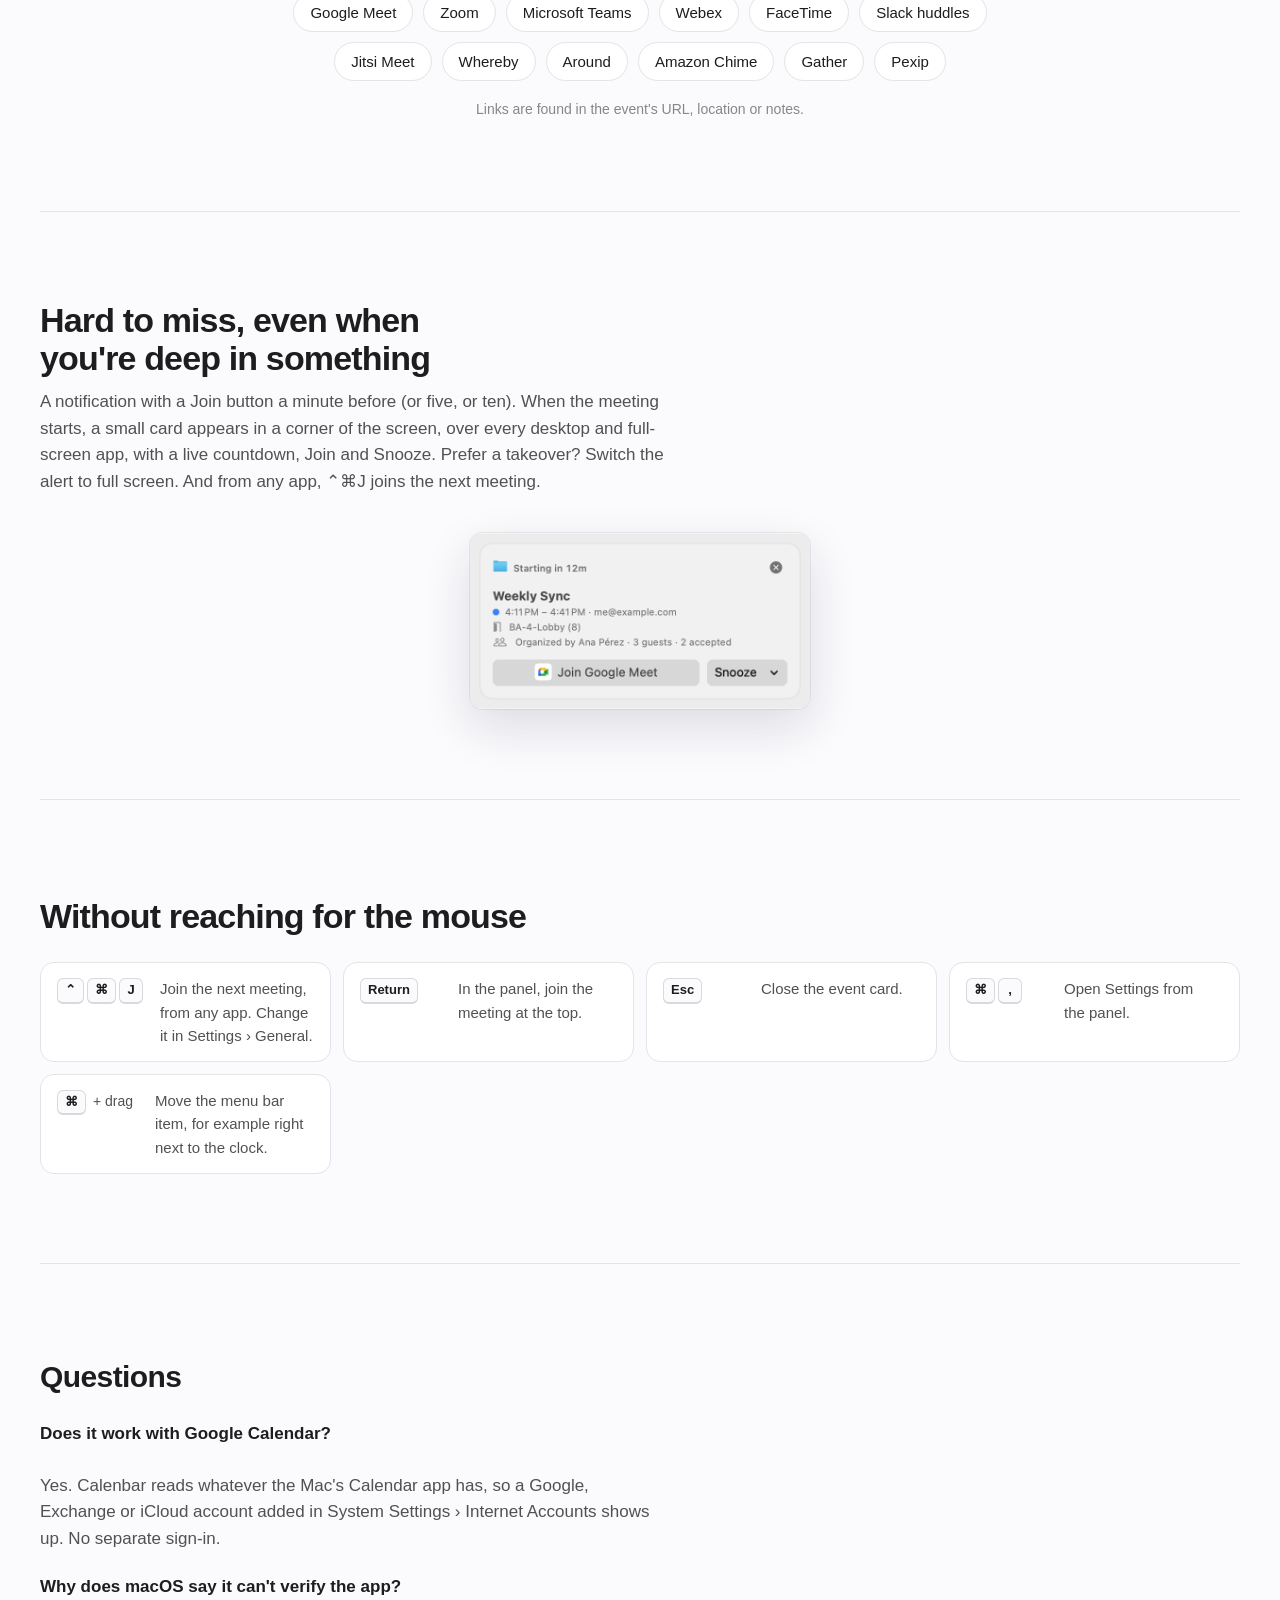
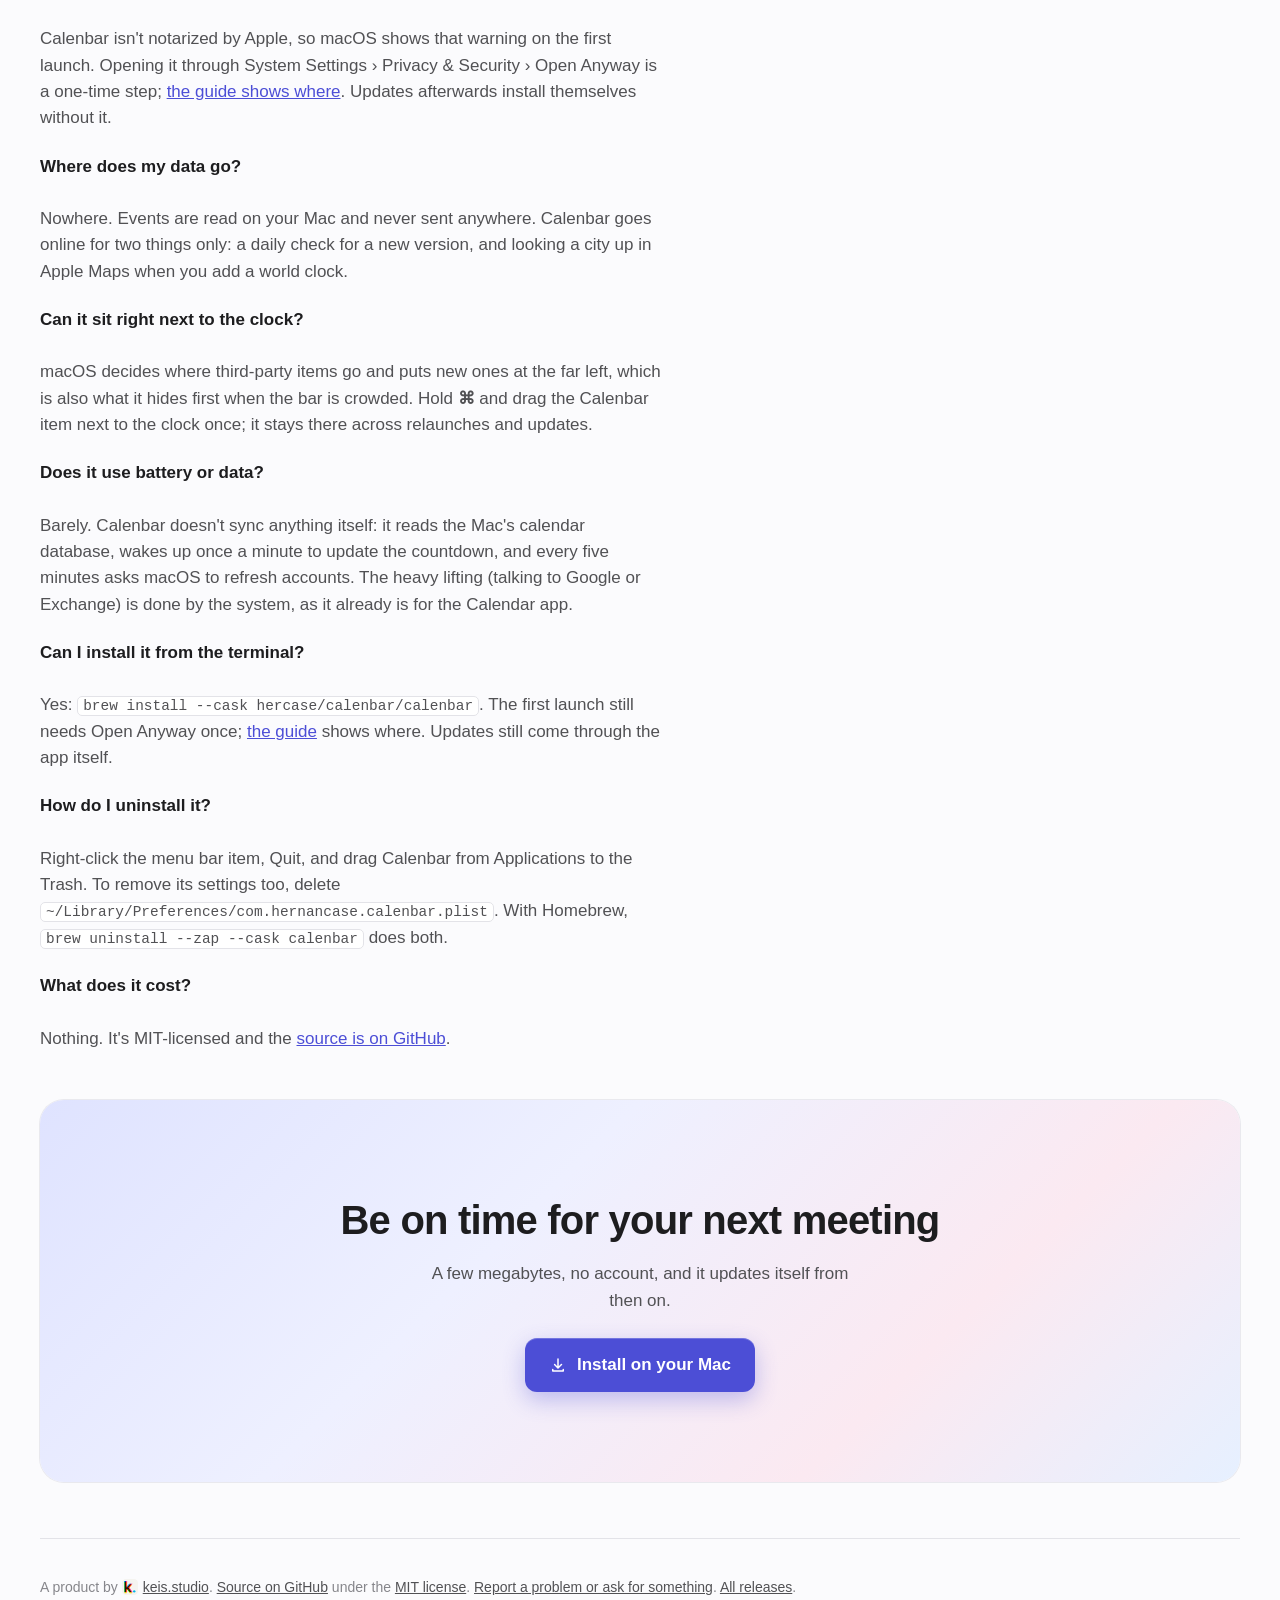
==== commit d0c910fe: "chore: credit the app to keis.studio" ====
--- a/docs/index.html
+++ b/docs/index.html
@@ -277,8 +277,8 @@
   </section>
 
   <footer>
-    <span data-en>Made by Hernan Case at <a class="studio" href="https://keis.studio/?utm_source=calenbar&utm_medium=landing"><picture class="studio-mark"><source srcset="img/keis-ink.svg" media="(prefers-color-scheme: dark)"><img src="img/keis-paper.svg" width="16" height="16" alt=""></picture>keis.studio</a>. <a href="https://github.com/hercase/calenbar">Source on GitHub</a> under the <a href="https://github.com/hercase/calenbar/blob/main/LICENSE">MIT license</a>. <a href="https://github.com/hercase/calenbar/issues/new">Report a problem or ask for something</a>. <a href="https://github.com/hercase/calenbar/releases">All releases</a>.</span>
-    <span data-es hidden>Hecho por Hernan Case en <a class="studio" href="https://keis.studio/?utm_source=calenbar&utm_medium=landing"><picture class="studio-mark"><source srcset="img/keis-ink.svg" media="(prefers-color-scheme: dark)"><img src="img/keis-paper.svg" width="16" height="16" alt=""></picture>keis.studio</a>. <a href="https://github.com/hercase/calenbar">Código en GitHub</a> con <a href="https://github.com/hercase/calenbar/blob/main/LICENSE">licencia MIT</a>. <a href="https://github.com/hercase/calenbar/issues/new">Reportá un problema o pedí algo</a>. <a href="https://github.com/hercase/calenbar/releases">Todas las versiones</a>.</span>
+    <span data-en>A product by <a class="studio" href="https://keis.studio/?utm_source=calenbar&utm_medium=landing"><picture class="studio-mark"><source srcset="img/keis-ink.svg" media="(prefers-color-scheme: dark)"><img src="img/keis-paper.svg" width="16" height="16" alt=""></picture>keis.studio</a>. <a href="https://github.com/hercase/calenbar">Source on GitHub</a> under the <a href="https://github.com/hercase/calenbar/blob/main/LICENSE">MIT license</a>. <a href="https://github.com/hercase/calenbar/issues/new">Report a problem or ask for something</a>. <a href="https://github.com/hercase/calenbar/releases">All releases</a>.</span>
+    <span data-es hidden>Un producto de <a class="studio" href="https://keis.studio/?utm_source=calenbar&utm_medium=landing"><picture class="studio-mark"><source srcset="img/keis-ink.svg" media="(prefers-color-scheme: dark)"><img src="img/keis-paper.svg" width="16" height="16" alt=""></picture>keis.studio</a>. <a href="https://github.com/hercase/calenbar">Código en GitHub</a> con <a href="https://github.com/hercase/calenbar/blob/main/LICENSE">licencia MIT</a>. <a href="https://github.com/hercase/calenbar/issues/new">Reportá un problema o pedí algo</a>. <a href="https://github.com/hercase/calenbar/releases">Todas las versiones</a>.</span>
   </footer>
 </div>
 <script type="application/ld+json">
